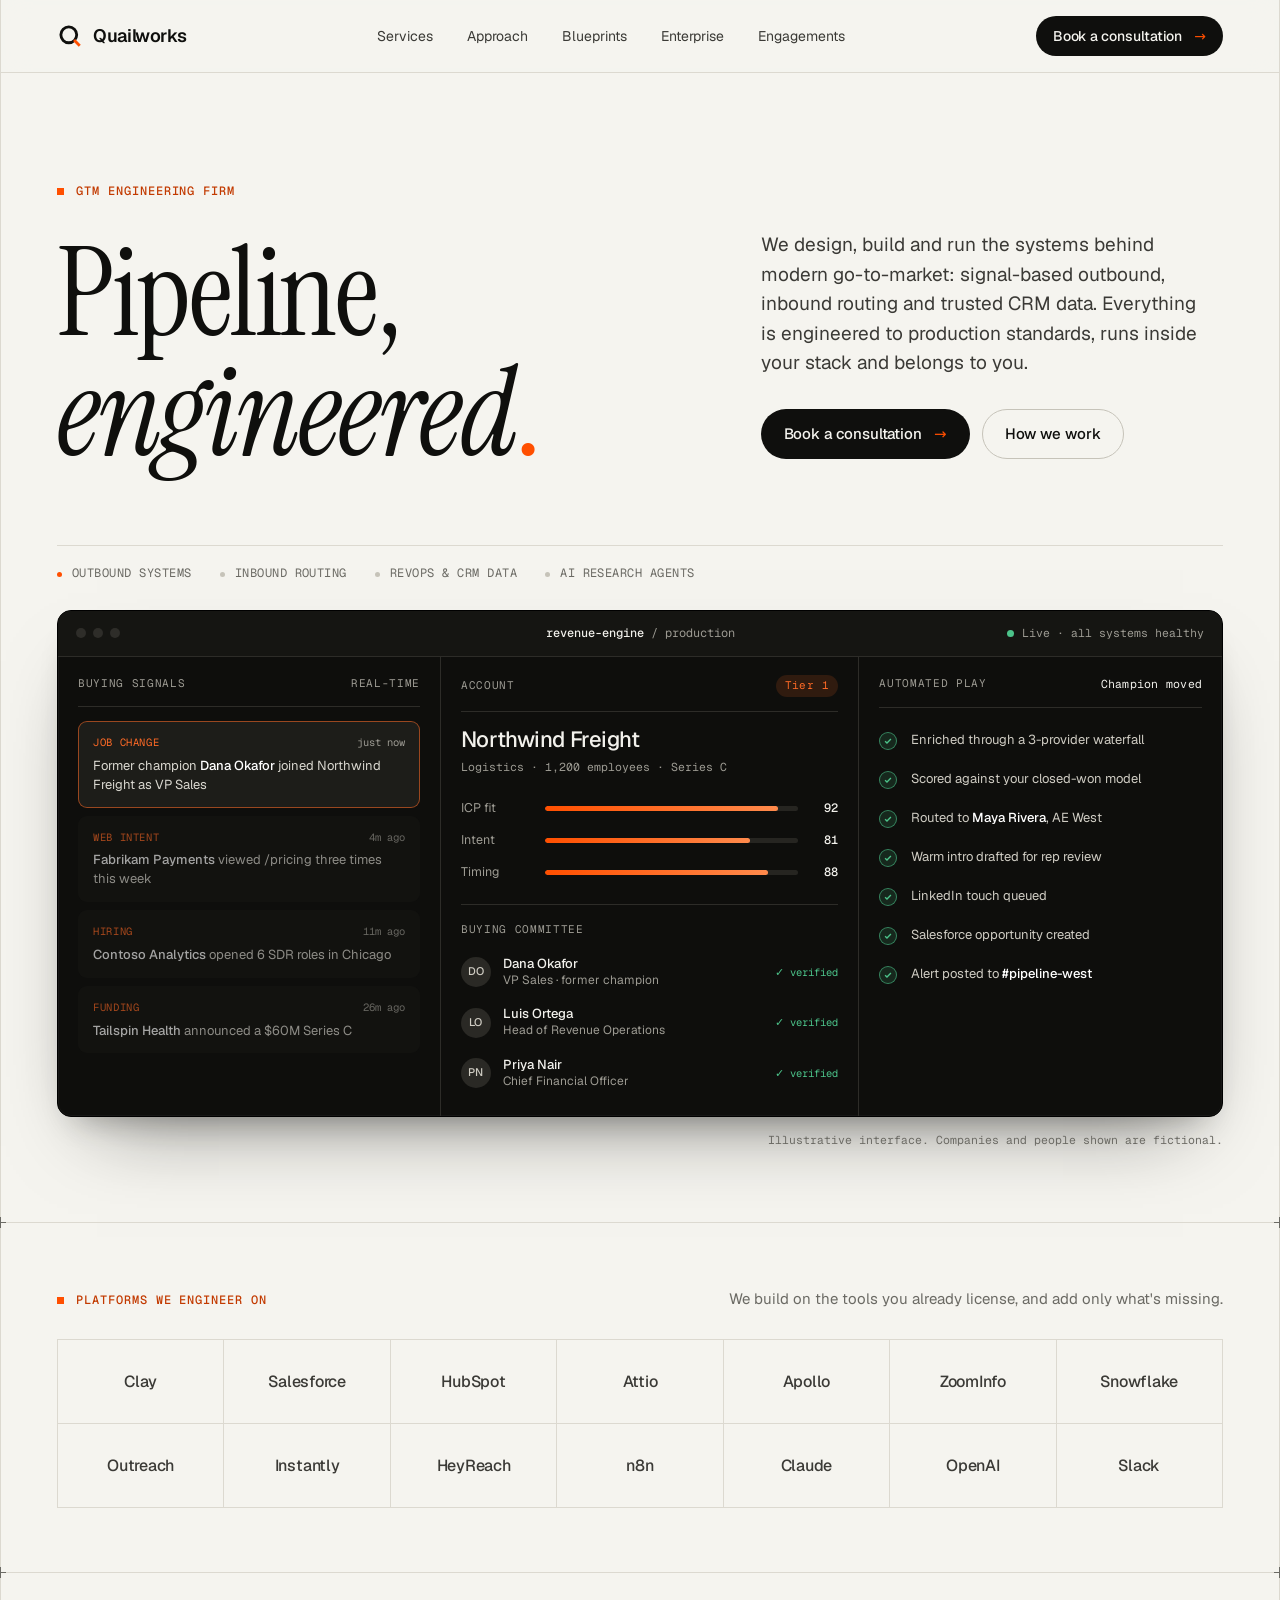
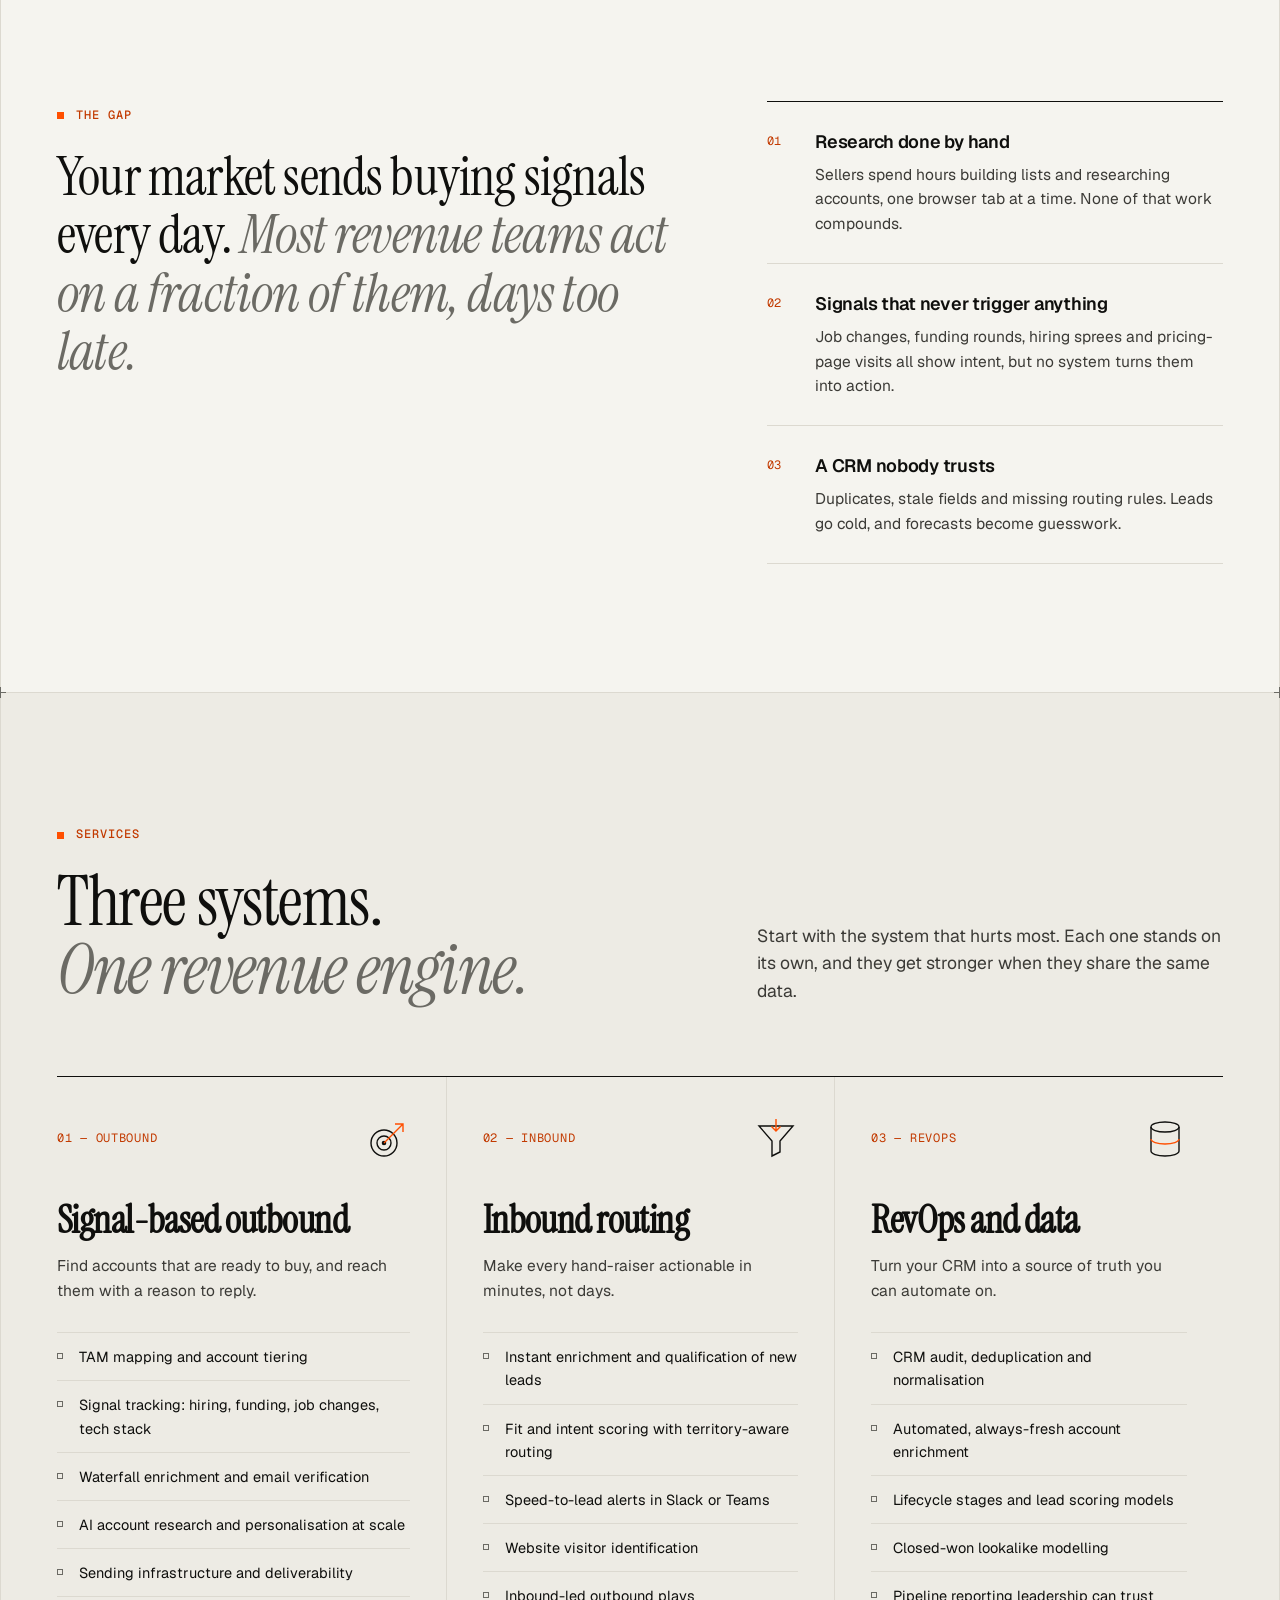
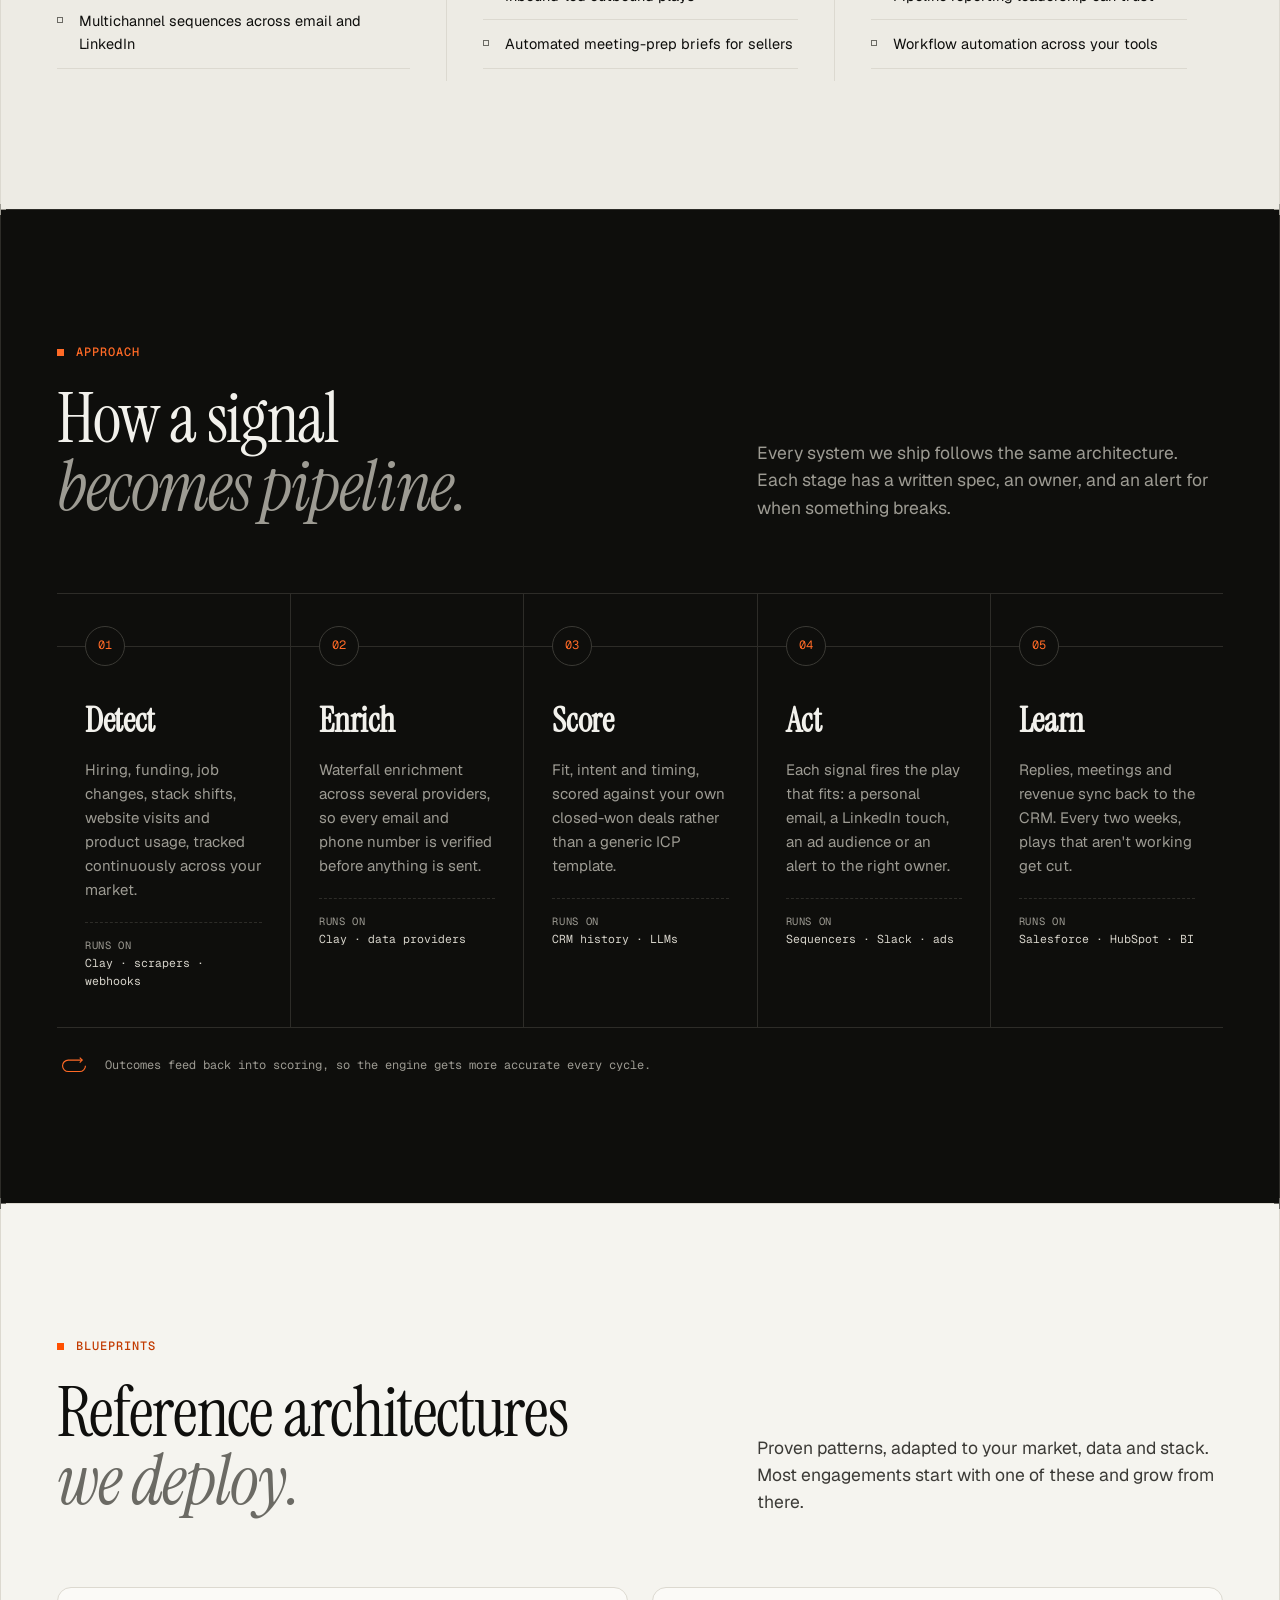
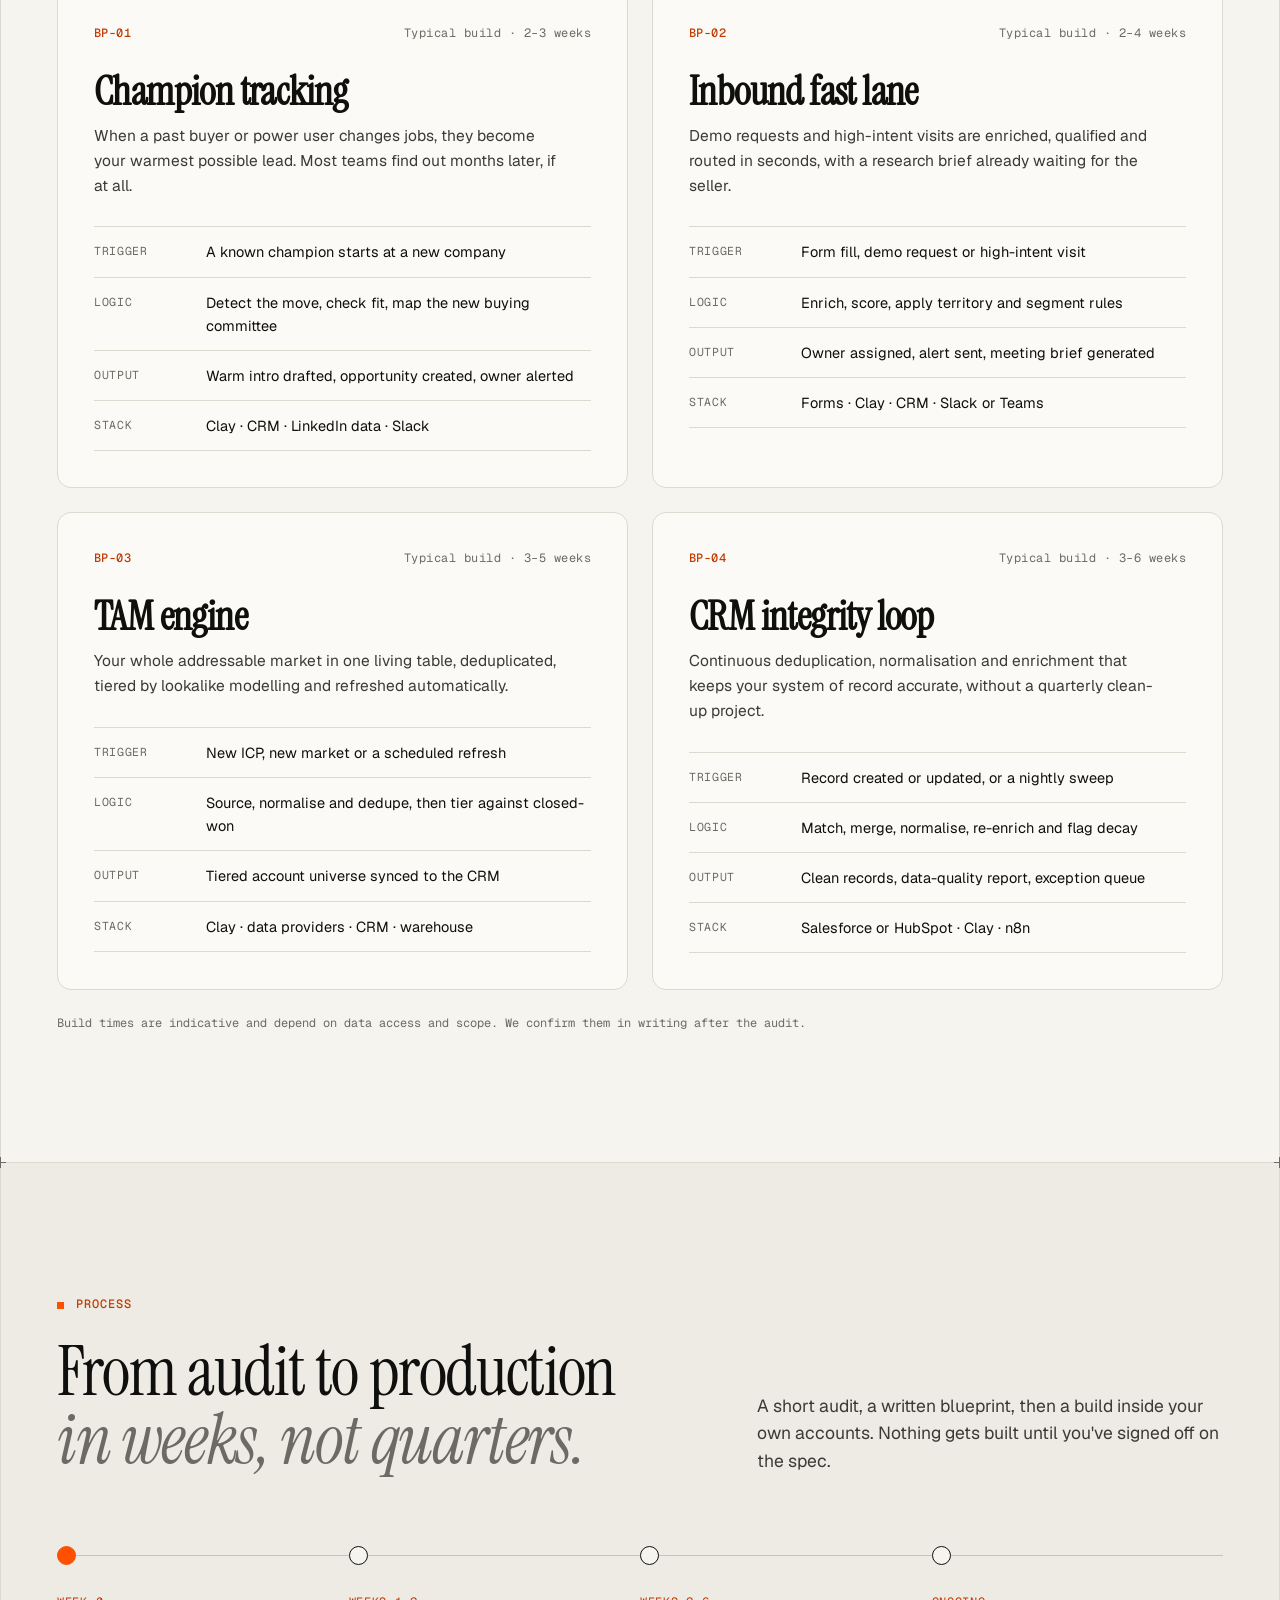
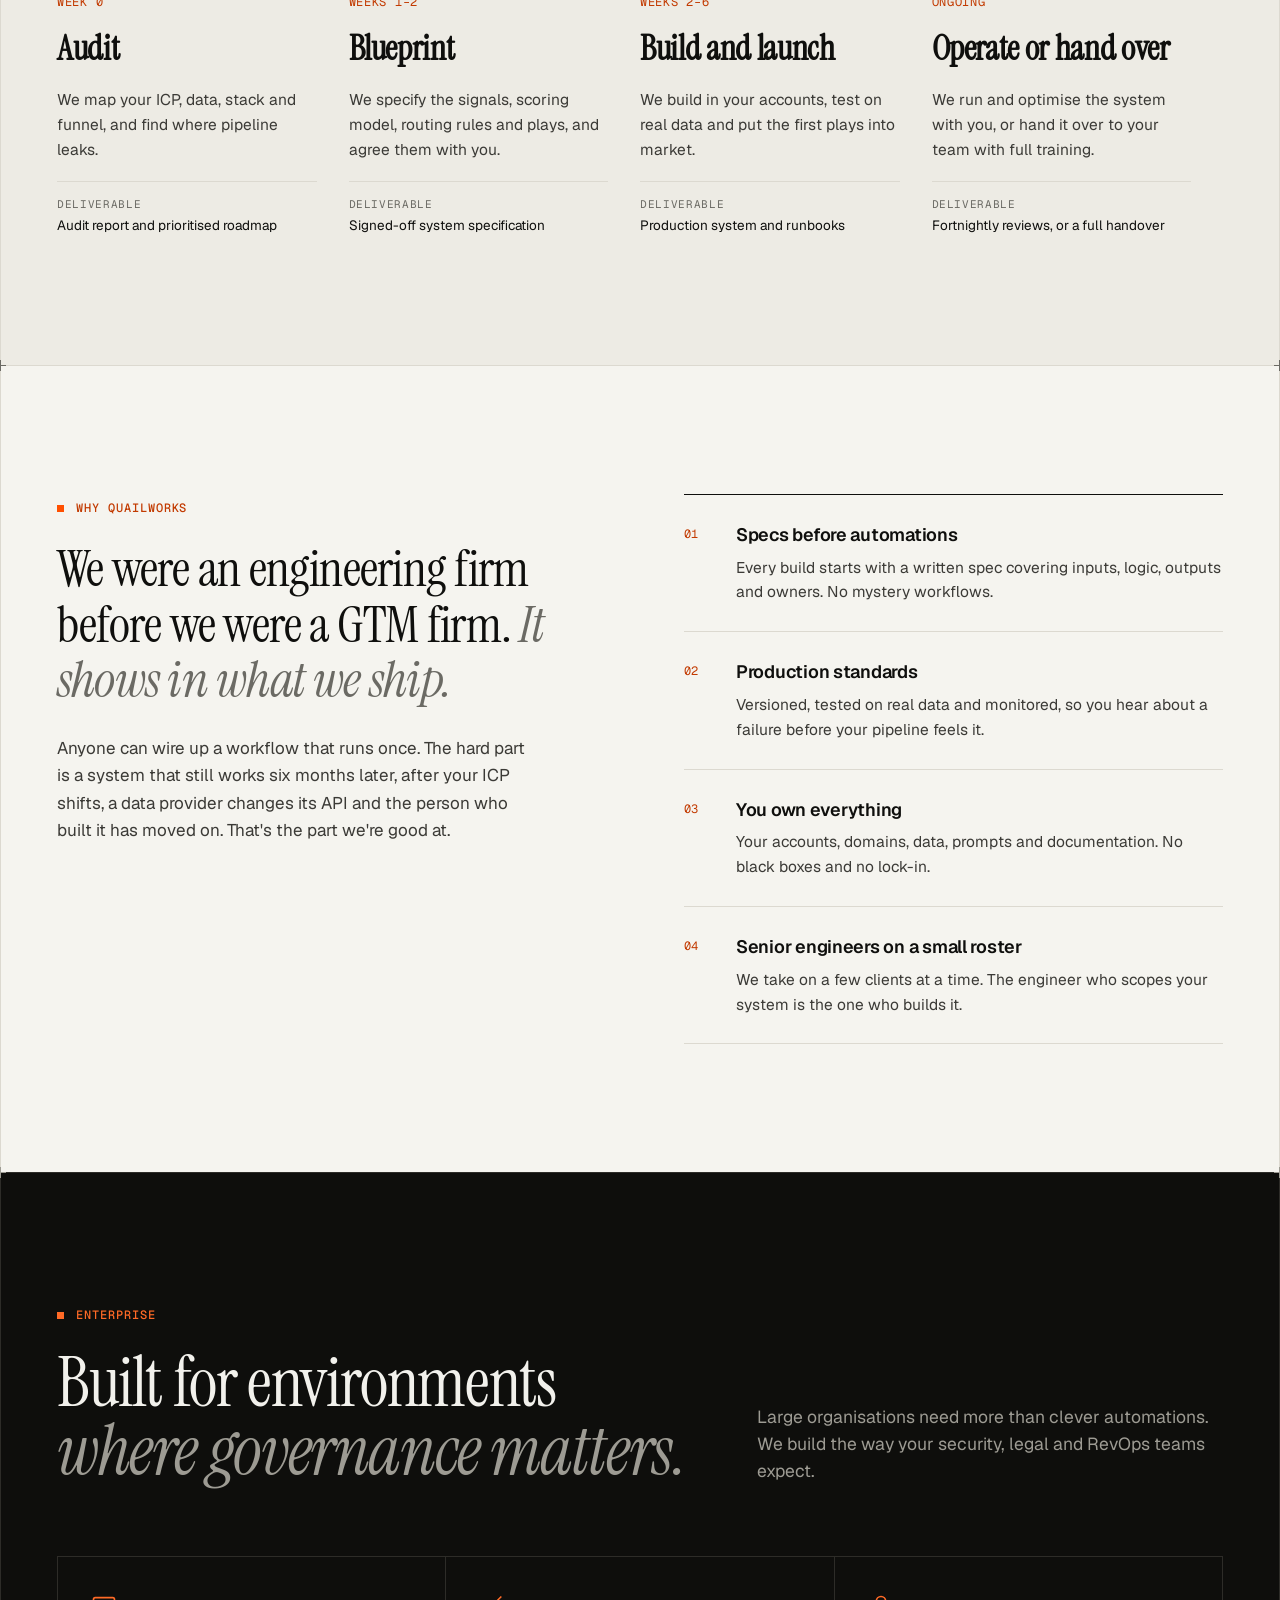
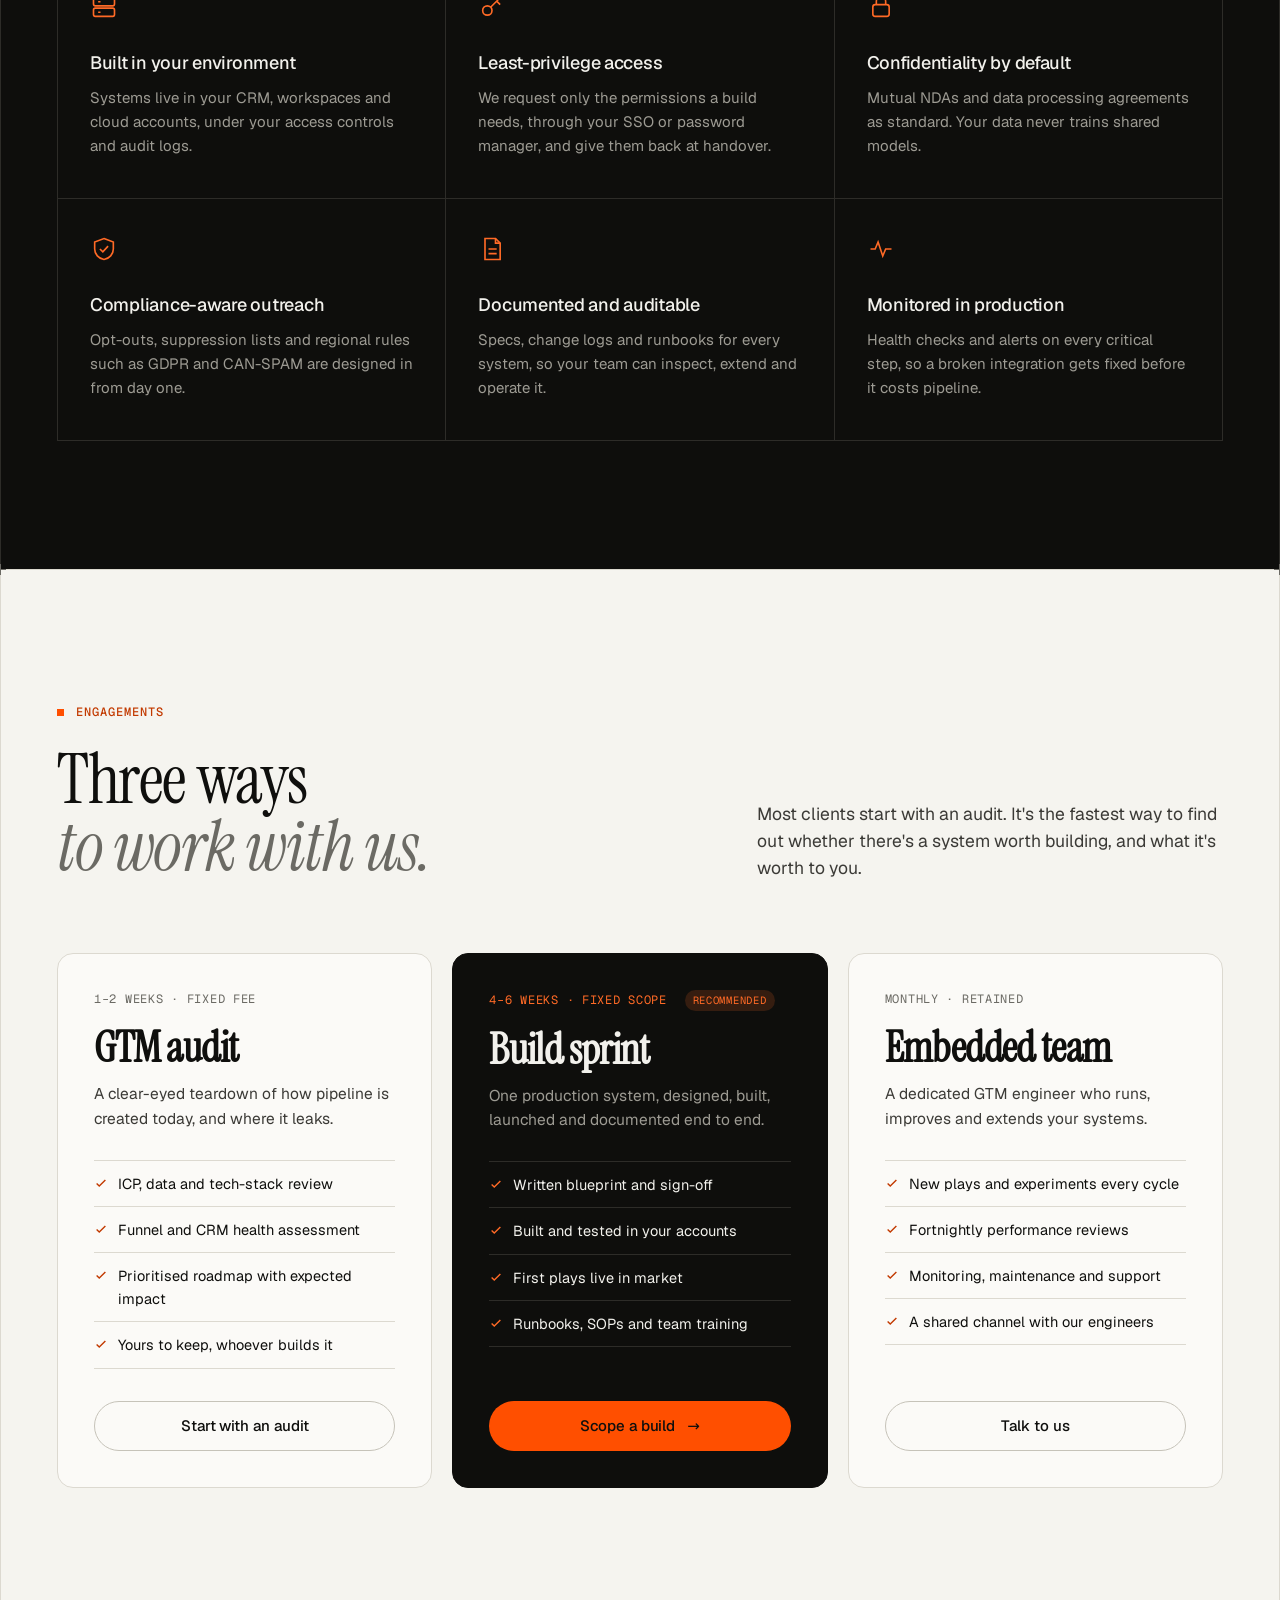
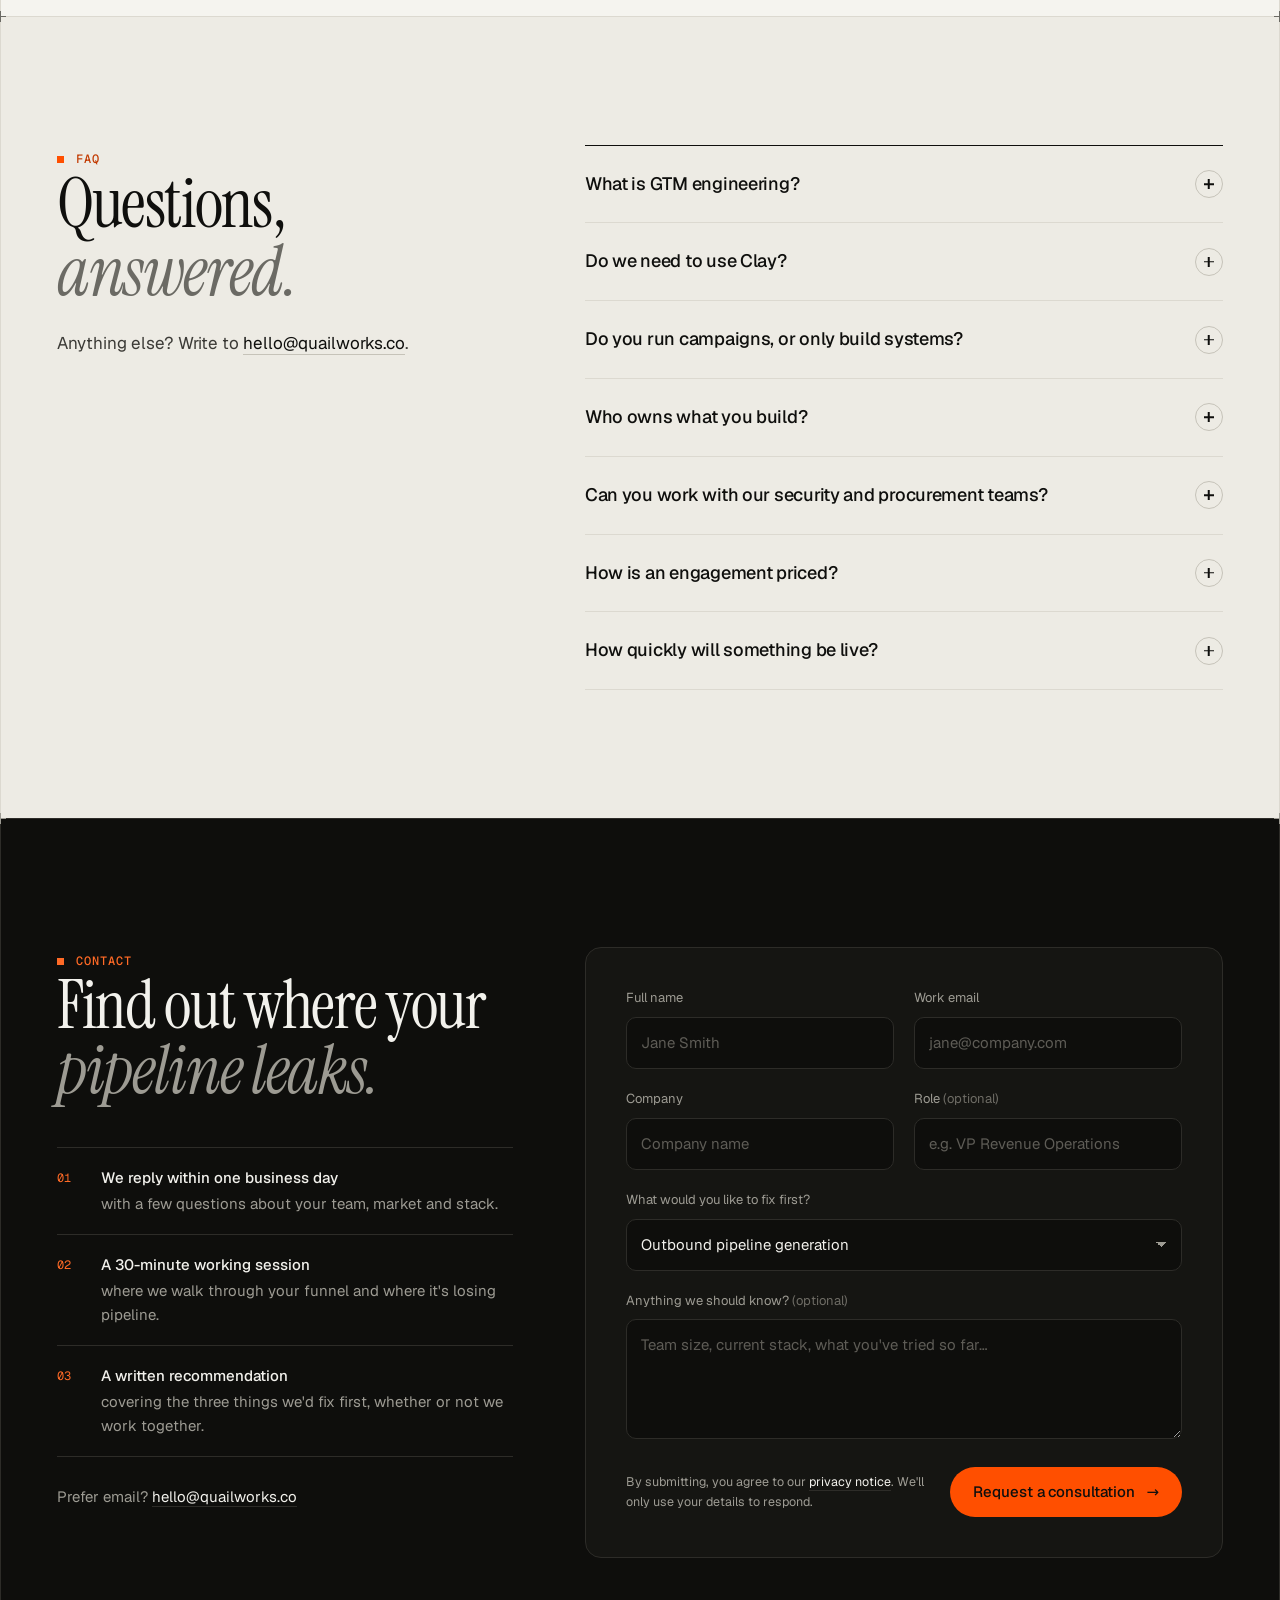
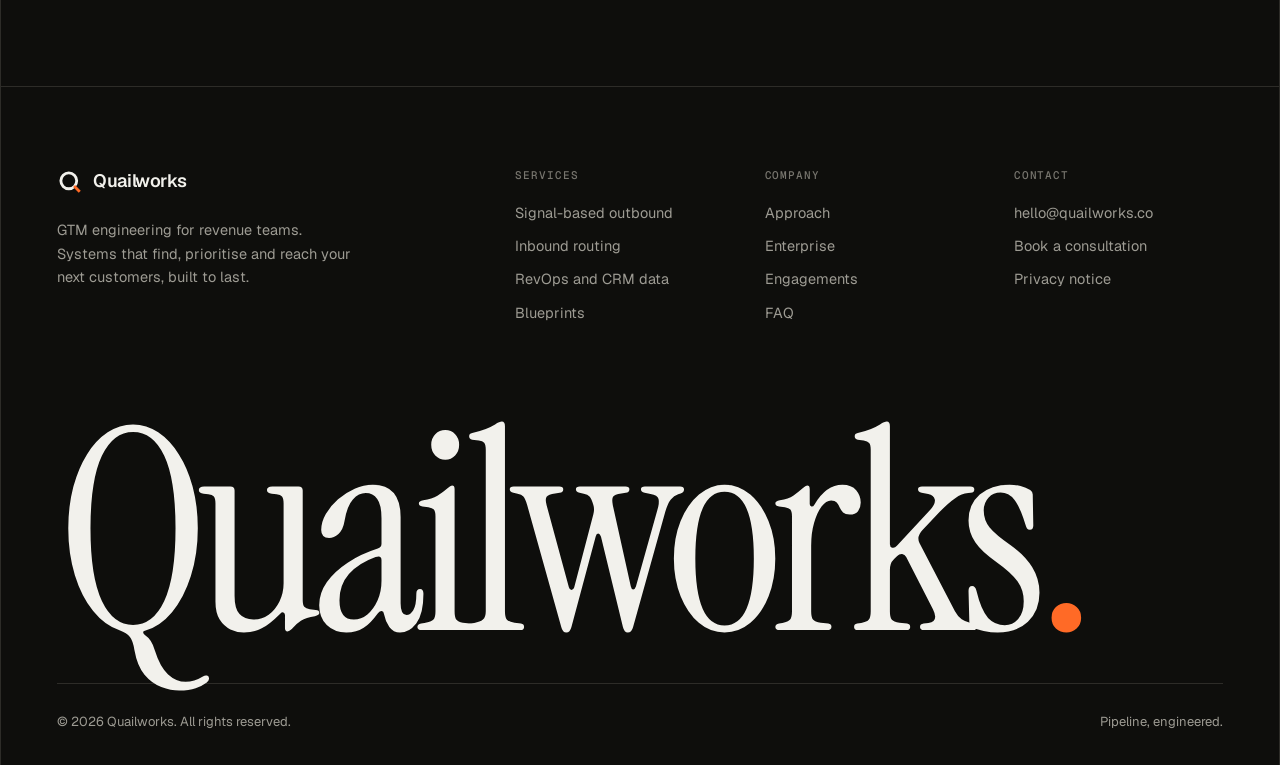
==== site/index.html @ 1a17238a "Rebuild site to enterprise standard and prepare Cloudflare deploy - Move the site into site/ so inte" ====
<!DOCTYPE html>
<html lang="en">
<head>
  <meta charset="UTF-8" />
  <meta name="viewport" content="width=device-width, initial-scale=1" />
  <title>Quailworks — GTM Engineering for Revenue Teams</title>
  <meta name="description" content="Quailworks is a GTM engineering firm. We design, build and run signal-based outbound, inbound routing and RevOps systems inside your stack — engineered to production standards and owned by you." />
  <link rel="canonical" href="https://quailworks.co/" />
  <meta name="theme-color" content="#F5F4EF" />
  <meta name="color-scheme" content="light" />

  <meta property="og:type" content="website" />
  <meta property="og:site_name" content="Quailworks" />
  <meta property="og:url" content="https://quailworks.co/" />
  <meta property="og:title" content="Quailworks — Pipeline, engineered." />
  <meta property="og:description" content="GTM engineering for revenue teams: signal-based outbound, inbound routing and RevOps systems, built in your stack and owned by you." />
  <meta property="og:image" content="https://quailworks.co/og.png" />
  <meta property="og:image:width" content="1200" />
  <meta property="og:image:height" content="630" />
  <meta name="twitter:card" content="summary_large_image" />
  <meta name="twitter:image" content="https://quailworks.co/og.png" />

  <link rel="icon" href="favicon.svg" type="image/svg+xml" />
  <link rel="apple-touch-icon" href="apple-touch-icon.png" />
  <link rel="preload" href="assets/fonts/instrument-serif-latin.woff2" as="font" type="font/woff2" crossorigin />
  <link rel="preload" href="assets/fonts/geist-latin.woff2" as="font" type="font/woff2" crossorigin />
  <link rel="stylesheet" href="assets/css/styles.css" />
  <script>document.documentElement.classList.add('js')</script>

  <script type="application/ld+json">
  {
    "@context": "https://schema.org",
    "@type": "ProfessionalService",
    "name": "Quailworks",
    "url": "https://quailworks.co/",
    "logo": "https://quailworks.co/apple-touch-icon.png",
    "email": "hello@quailworks.co",
    "description": "GTM engineering firm building signal-based outbound, inbound routing and RevOps systems for B2B revenue teams.",
    "knowsAbout": ["GTM engineering", "Revenue operations", "Outbound automation", "Lead routing", "CRM data quality", "Clay", "HubSpot", "Salesforce"]
  }
  </script>
</head>
<body>
  <a class="skip" href="#main">Skip to content</a>

  <!-- ═══ NAV ═══ -->
  <header class="nav" id="nav">
    <div class="wrap">
      <a class="brand" href="#top" aria-label="Quailworks — home">
        <svg viewBox="0 0 32 32" aria-hidden="true"><circle cx="14.5" cy="14.5" r="9.75" fill="none" stroke="currentColor" stroke-width="3.5"/><path d="M21 21l7 7" stroke="#FF4F00" stroke-width="3.5"/></svg>
        Quailworks
      </a>
      <nav aria-label="Primary">
        <ul class="nav-links">
          <li><a href="#services">Services</a></li>
          <li><a href="#engine">Approach</a></li>
          <li><a href="#blueprints">Blueprints</a></li>
          <li><a href="#enterprise">Enterprise</a></li>
          <li><a href="#engagements">Engagements</a></li>
        </ul>
      </nav>
      <div class="nav-cta">
        <a class="btn btn-ink btn-sm" href="#contact">Book a consultation <span class="arr" aria-hidden="true">→</span></a>
        <button class="menu-btn" type="button" aria-label="Open menu" aria-expanded="false" aria-controls="mobile-menu"><span></span></button>
      </div>
    </div>
    <div class="mobile-menu" id="mobile-menu">
      <a href="#services">Services</a>
      <a href="#engine">Approach</a>
      <a href="#blueprints">Blueprints</a>
      <a href="#enterprise">Enterprise</a>
      <a href="#engagements">Engagements</a>
      <a href="#faq">FAQ</a>
      <a class="btn btn-ink" href="#contact">Book a consultation <span class="arr" aria-hidden="true">→</span></a>
    </div>
  </header>

  <main id="main">

    <!-- ═══ HERO ═══ -->
    <section class="section hero" id="top">
      <div class="wrap">
        <div class="hero-top">
          <div>
            <span class="label reveal">GTM engineering firm</span>
            <h1 class="display reveal d1">Pipeline,<br /><em>engineered</em><span class="dot">.</span></h1>
          </div>
          <div class="hero-side reveal d2">
            <p class="lede">
              We design, build and run the systems behind modern go-to-market: signal-based
              outbound, inbound routing and trusted CRM data. Everything is engineered to
              production standards, runs inside your stack and belongs to you.
            </p>
            <div class="hero-ctas">
              <a class="btn btn-ink" href="#contact">Book a consultation <span class="arr" aria-hidden="true">→</span></a>
              <a class="btn btn-line" href="#engine">How we work</a>
            </div>
          </div>
        </div>

        <div class="hero-meta reveal d3" aria-label="Capabilities">
          <span>Outbound systems</span>
          <span>Inbound routing</span>
          <span>RevOps &amp; CRM data</span>
          <span>AI research agents</span>
        </div>

        <!-- Console -->
        <div class="console-wrap reveal d3">
          <div class="console" role="img" aria-label="Illustration of the Quailworks revenue engine: a buying signal is detected, the account is enriched and scored, and automated actions route it to the right rep and update the CRM.">
            <div class="console-bar" aria-hidden="true">
              <div class="dots"><i></i><i></i><i></i></div>
              <div class="console-title"><b>revenue-engine</b> / production</div>
              <div class="console-status"><span class="pulse"></span>Live · all systems healthy</div>
            </div>
            <div class="console-grid" aria-hidden="true">
              <div class="pane pane-signals">
                <div class="pane-head"><span>Buying signals</span><span>Real-time</span></div>
                <ul class="signals" id="signals">
                  <li class="sig active"><span class="sig-type">Job change</span><span class="sig-time">just now</span><span class="sig-text">Former champion <b>Dana Okafor</b> joined Northwind Freight as VP Sales</span></li>
                  <li class="sig"><span class="sig-type">Web intent</span><span class="sig-time">4m ago</span><span class="sig-text"><b>Fabrikam Payments</b> viewed /pricing three times this week</span></li>
                  <li class="sig"><span class="sig-type">Hiring</span><span class="sig-time">11m ago</span><span class="sig-text"><b>Contoso Analytics</b> opened 6 SDR roles in Chicago</span></li>
                  <li class="sig"><span class="sig-type">Funding</span><span class="sig-time">26m ago</span><span class="sig-text"><b>Tailspin Health</b> announced a $60M Series C</span></li>
                </ul>
              </div>

              <div class="pane pane-account">
                <div class="pane-head"><span>Account</span><span class="tier" id="acct-tier">Tier 1</span></div>
                <div class="acct-name" id="acct-name">Northwind Freight</div>
                <div class="acct-meta" id="acct-meta">Logistics · 1,200 employees · Series C</div>
                <div class="scores">
                  <div class="score"><span>ICP fit</span><div class="bar"><i></i></div><b>92</b></div>
                  <div class="score"><span>Intent</span><div class="bar"><i></i></div><b>81</b></div>
                  <div class="score"><span>Timing</span><div class="bar"><i></i></div><b>88</b></div>
                </div>
                <div class="sub-head">Buying committee</div>
                <ul class="people" id="people">
                  <li class="person"><span class="avatar">DO</span><div><b>Dana Okafor</b><small>VP Sales · former champion</small></div><span class="verified">✓ verified</span></li>
                  <li class="person"><span class="avatar">LO</span><div><b>Luis Ortega</b><small>Head of Revenue Operations</small></div><span class="verified">✓ verified</span></li>
                  <li class="person"><span class="avatar">PN</span><div><b>Priya Nair</b><small>Chief Financial Officer</small></div><span class="verified">✓ verified</span></li>
                </ul>
              </div>

              <div class="pane pane-actions">
                <div class="pane-head"><span>Automated play</span><span class="pill" id="play-name">Champion moved</span></div>
                <ol class="actions" id="actions">
                  <li class="act done"><span class="check"><svg viewBox="0 0 12 12" fill="none"><path d="M2.5 6.2l2.3 2.3 4.7-4.8" stroke="#4CC38A" stroke-width="1.6"/></svg></span><span>Enriched through a 3-provider waterfall</span></li>
                  <li class="act done"><span class="check"><svg viewBox="0 0 12 12" fill="none"><path d="M2.5 6.2l2.3 2.3 4.7-4.8" stroke="#4CC38A" stroke-width="1.6"/></svg></span><span>Scored against your closed-won model</span></li>
                  <li class="act done"><span class="check"><svg viewBox="0 0 12 12" fill="none"><path d="M2.5 6.2l2.3 2.3 4.7-4.8" stroke="#4CC38A" stroke-width="1.6"/></svg></span><span>Routed to <b>Maya Rivera</b>, AE West</span></li>
                  <li class="act done"><span class="check"><svg viewBox="0 0 12 12" fill="none"><path d="M2.5 6.2l2.3 2.3 4.7-4.8" stroke="#4CC38A" stroke-width="1.6"/></svg></span><span>Warm intro drafted for rep review</span></li>
                  <li class="act done"><span class="check"><svg viewBox="0 0 12 12" fill="none"><path d="M2.5 6.2l2.3 2.3 4.7-4.8" stroke="#4CC38A" stroke-width="1.6"/></svg></span><span>LinkedIn touch queued</span></li>
                  <li class="act done"><span class="check"><svg viewBox="0 0 12 12" fill="none"><path d="M2.5 6.2l2.3 2.3 4.7-4.8" stroke="#4CC38A" stroke-width="1.6"/></svg></span><span>Salesforce opportunity created</span></li>
                  <li class="act done"><span class="check"><svg viewBox="0 0 12 12" fill="none"><path d="M2.5 6.2l2.3 2.3 4.7-4.8" stroke="#4CC38A" stroke-width="1.6"/></svg></span><span>Alert posted to <b>#pipeline-west</b></span></li>
                </ol>
              </div>
            </div>
          </div>
          <p class="console-caption">Illustrative interface. Companies and people shown are fictional.</p>
        </div>
      </div>
    </section>

    <!-- ═══ STACK ═══ -->
    <section class="section stack" aria-labelledby="stack-title">
      <div class="wrap">
        <div class="stack-head">
          <span class="label" id="stack-title">Platforms we engineer on</span>
          <p>We build on the tools you already license, and add only what's missing.</p>
        </div>
        <ul class="stack-grid">
          <li>Clay</li><li>Salesforce</li><li>HubSpot</li><li>Attio</li><li>Apollo</li><li>ZoomInfo</li><li>Snowflake</li>
          <li>Outreach</li><li>Instantly</li><li>HeyReach</li><li>n8n</li><li>Claude</li><li>OpenAI</li><li>Slack</li>
        </ul>
      </div>
    </section>

    <!-- ═══ THE GAP ═══ -->
    <section class="section" id="problem">
      <div class="wrap gap-grid">
        <div class="reveal">
          <span class="label">The gap</span>
          <p class="statement">Your market sends buying signals every day. <em>Most revenue teams act on a fraction of them, days too late.</em></p>
        </div>
        <ol class="gap-list">
          <li class="reveal d1">
            <span class="n">01</span>
            <div>
              <h3>Research done by hand</h3>
              <p>Sellers spend hours building lists and researching accounts, one browser tab at a time. None of that work compounds.</p>
            </div>
          </li>
          <li class="reveal d2">
            <span class="n">02</span>
            <div>
              <h3>Signals that never trigger anything</h3>
              <p>Job changes, funding rounds, hiring sprees and pricing-page visits all show intent, but no system turns them into action.</p>
            </div>
          </li>
          <li class="reveal d3">
            <span class="n">03</span>
            <div>
              <h3>A CRM nobody trusts</h3>
              <p>Duplicates, stale fields and missing routing rules. Leads go cold, and forecasts become guesswork.</p>
            </div>
          </li>
        </ol>
      </div>
    </section>

    <!-- ═══ SERVICES ═══ -->
    <section class="section tint" id="services">
      <div class="wrap">
        <div class="section-head">
          <div class="reveal">
            <span class="label">Services</span>
            <h2 class="display h2 muted-em">Three systems.<br /><em>One revenue engine.</em></h2>
          </div>
          <p class="lede reveal d1">Start with the system that hurts most. Each one stands on its own, and they get stronger when they share the same data.</p>
        </div>

        <div class="services-grid">
          <article class="svc reveal">
            <div class="svc-top">
              <span class="svc-n">01 — Outbound</span>
              <svg class="svc-icon" viewBox="0 0 44 44" fill="none" stroke="currentColor" stroke-width="1.4" aria-hidden="true"><circle cx="18" cy="26" r="13"/><circle cx="18" cy="26" r="7"/><circle cx="18" cy="26" r="1.6" fill="currentColor"/><path d="M18 26L37 7M29 7h8v8" stroke="#FF4F00"/></svg>
            </div>
            <h3>Signal-based outbound</h3>
            <p>Find accounts that are ready to buy, and reach them with a reason to reply.</p>
            <ul>
              <li>TAM mapping and account tiering</li>
              <li>Signal tracking: hiring, funding, job changes, tech stack</li>
              <li>Waterfall enrichment and email verification</li>
              <li>AI account research and personalisation at scale</li>
              <li>Sending infrastructure and deliverability</li>
              <li>Multichannel sequences across email and LinkedIn</li>
            </ul>
          </article>
          <article class="svc reveal d1">
            <div class="svc-top">
              <span class="svc-n">02 — Inbound</span>
              <svg class="svc-icon" viewBox="0 0 44 44" fill="none" stroke="currentColor" stroke-width="1.4" aria-hidden="true"><path d="M5 9h34L26 24v11l-8 4V24z"/><path d="M22 2v12M17.5 9.5L22 14l4.5-4.5" stroke="#FF4F00"/></svg>
            </div>
            <h3>Inbound routing</h3>
            <p>Make every hand-raiser actionable in minutes, not days.</p>
            <ul>
              <li>Instant enrichment and qualification of new leads</li>
              <li>Fit and intent scoring with territory-aware routing</li>
              <li>Speed-to-lead alerts in Slack or Teams</li>
              <li>Website visitor identification</li>
              <li>Inbound-led outbound plays</li>
              <li>Automated meeting-prep briefs for sellers</li>
            </ul>
          </article>
          <article class="svc reveal d2">
            <div class="svc-top">
              <span class="svc-n">03 — RevOps</span>
              <svg class="svc-icon" viewBox="0 0 44 44" fill="none" stroke="currentColor" stroke-width="1.4" aria-hidden="true"><ellipse cx="22" cy="10" rx="14" ry="5"/><path d="M8 10v24c0 2.8 6.3 5 14 5s14-2.2 14-5V10"/><path d="M8 22c0 2.8 6.3 5 14 5s14-2.2 14-5" stroke="#FF4F00"/></svg>
            </div>
            <h3>RevOps and data</h3>
            <p>Turn your CRM into a source of truth you can automate on.</p>
            <ul>
              <li>CRM audit, deduplication and normalisation</li>
              <li>Automated, always-fresh account enrichment</li>
              <li>Lifecycle stages and lead scoring models</li>
              <li>Closed-won lookalike modelling</li>
              <li>Pipeline reporting leadership can trust</li>
              <li>Workflow automation across your tools</li>
            </ul>
          </article>
        </div>
      </div>
    </section>

    <!-- ═══ ENGINE ═══ -->
    <section class="section dark" id="engine">
      <div class="wrap">
        <div class="section-head">
          <div class="reveal">
            <span class="label">Approach</span>
            <h2 class="display h2 muted-em">How a signal<br /><em>becomes pipeline.</em></h2>
          </div>
          <p class="lede reveal d1">Every system we ship follows the same architecture. Each stage has a written spec, an owner, and an alert for when something breaks.</p>
        </div>

        <div class="flow">
          <div class="flow-track" aria-hidden="true"></div>
          <div class="stage reveal">
            <div class="node">01</div>
            <h3>Detect</h3>
            <p>Hiring, funding, job changes, stack shifts, website visits and product usage, tracked continuously across your market.</p>
            <div class="runs"><span>Runs on</span>Clay · scrapers · webhooks</div>
          </div>
          <div class="stage reveal d1">
            <div class="node">02</div>
            <h3>Enrich</h3>
            <p>Waterfall enrichment across several providers, so every email and phone number is verified before anything is sent.</p>
            <div class="runs"><span>Runs on</span>Clay · data providers</div>
          </div>
          <div class="stage reveal d2">
            <div class="node">03</div>
            <h3>Score</h3>
            <p>Fit, intent and timing, scored against your own closed-won deals rather than a generic ICP template.</p>
            <div class="runs"><span>Runs on</span>CRM history · LLMs</div>
          </div>
          <div class="stage reveal d3">
            <div class="node">04</div>
            <h3>Act</h3>
            <p>Each signal fires the play that fits: a personal email, a LinkedIn touch, an ad audience or an alert to the right owner.</p>
            <div class="runs"><span>Runs on</span>Sequencers · Slack · ads</div>
          </div>
          <div class="stage reveal d4">
            <div class="node">05</div>
            <h3>Learn</h3>
            <p>Replies, meetings and revenue sync back to the CRM. Every two weeks, plays that aren't working get cut.</p>
            <div class="runs"><span>Runs on</span>Salesforce · HubSpot · BI</div>
          </div>
        </div>
        <p class="loop-note reveal">
          <svg viewBox="0 -3 34 22" fill="none" stroke="currentColor" stroke-width="1.4" aria-hidden="true"><path d="M31 9a7 7 0 01-7 7H10a7 7 0 010-14h17"/><path d="M24 -1l3 3-3 3"/></svg>
          Outcomes feed back into scoring, so the engine gets more accurate every cycle.
        </p>
      </div>
    </section>

    <!-- ═══ BLUEPRINTS ═══ -->
    <section class="section" id="blueprints">
      <div class="wrap">
        <div class="section-head">
          <div class="reveal">
            <span class="label">Blueprints</span>
            <h2 class="display h2 muted-em">Reference architectures<br /><em>we deploy.</em></h2>
          </div>
          <p class="lede reveal d1">Proven patterns, adapted to your market, data and stack. Most engagements start with one of these and grow from there.</p>
        </div>

        <div class="bp-grid">
          <article class="bp reveal">
            <div class="bp-top"><span class="code">BP-01</span><span>Typical build · 2–3 weeks</span></div>
            <h3>Champion tracking</h3>
            <p>When a past buyer or power user changes jobs, they become your warmest possible lead. Most teams find out months later, if at all.</p>
            <dl class="spec">
              <div><dt>Trigger</dt><dd>A known champion starts at a new company</dd></div>
              <div><dt>Logic</dt><dd>Detect the move, check fit, map the new buying committee</dd></div>
              <div><dt>Output</dt><dd>Warm intro drafted, opportunity created, owner alerted</dd></div>
              <div><dt>Stack</dt><dd>Clay · CRM · LinkedIn data · Slack</dd></div>
            </dl>
          </article>
          <article class="bp reveal d1">
            <div class="bp-top"><span class="code">BP-02</span><span>Typical build · 2–4 weeks</span></div>
            <h3>Inbound fast lane</h3>
            <p>Demo requests and high-intent visits are enriched, qualified and routed in seconds, with a research brief already waiting for the seller.</p>
            <dl class="spec">
              <div><dt>Trigger</dt><dd>Form fill, demo request or high-intent visit</dd></div>
              <div><dt>Logic</dt><dd>Enrich, score, apply territory and segment rules</dd></div>
              <div><dt>Output</dt><dd>Owner assigned, alert sent, meeting brief generated</dd></div>
              <div><dt>Stack</dt><dd>Forms · Clay · CRM · Slack or Teams</dd></div>
            </dl>
          </article>
          <article class="bp reveal">
            <div class="bp-top"><span class="code">BP-03</span><span>Typical build · 3–5 weeks</span></div>
            <h3>TAM engine</h3>
            <p>Your whole addressable market in one living table, deduplicated, tiered by lookalike modelling and refreshed automatically.</p>
            <dl class="spec">
              <div><dt>Trigger</dt><dd>New ICP, new market or a scheduled refresh</dd></div>
              <div><dt>Logic</dt><dd>Source, normalise and dedupe, then tier against closed-won</dd></div>
              <div><dt>Output</dt><dd>Tiered account universe synced to the CRM</dd></div>
              <div><dt>Stack</dt><dd>Clay · data providers · CRM · warehouse</dd></div>
            </dl>
          </article>
          <article class="bp reveal d1">
            <div class="bp-top"><span class="code">BP-04</span><span>Typical build · 3–6 weeks</span></div>
            <h3>CRM integrity loop</h3>
            <p>Continuous deduplication, normalisation and enrichment that keeps your system of record accurate, without a quarterly clean-up project.</p>
            <dl class="spec">
              <div><dt>Trigger</dt><dd>Record created or updated, or a nightly sweep</dd></div>
              <div><dt>Logic</dt><dd>Match, merge, normalise, re-enrich and flag decay</dd></div>
              <div><dt>Output</dt><dd>Clean records, data-quality report, exception queue</dd></div>
              <div><dt>Stack</dt><dd>Salesforce or HubSpot · Clay · n8n</dd></div>
            </dl>
          </article>
        </div>
        <p class="note reveal">Build times are indicative and depend on data access and scope. We confirm them in writing after the audit.</p>
      </div>
    </section>

    <!-- ═══ PROCESS ═══ -->
    <section class="section tint" id="process">
      <div class="wrap">
        <div class="section-head">
          <div class="reveal">
            <span class="label">Process</span>
            <h2 class="display h2 muted-em">From audit to production<br /><em>in weeks, not quarters.</em></h2>
          </div>
          <p class="lede reveal d1">A short audit, a written blueprint, then a build inside your own accounts. Nothing gets built until you've signed off on the spec.</p>
        </div>
        <div class="timeline">
          <div class="phase reveal">
            <div class="phase-dot"></div>
            <span class="when">Week 0</span>
            <h3>Audit</h3>
            <p>We map your ICP, data, stack and funnel, and find where pipeline leaks.</p>
            <div class="deliv"><span>Deliverable</span>Audit report and prioritised roadmap</div>
          </div>
          <div class="phase reveal d1">
            <div class="phase-dot"></div>
            <span class="when">Weeks 1–2</span>
            <h3>Blueprint</h3>
            <p>We specify the signals, scoring model, routing rules and plays, and agree them with you.</p>
            <div class="deliv"><span>Deliverable</span>Signed-off system specification</div>
          </div>
          <div class="phase reveal d2">
            <div class="phase-dot"></div>
            <span class="when">Weeks 2–6</span>
            <h3>Build and launch</h3>
            <p>We build in your accounts, test on real data and put the first plays into market.</p>
            <div class="deliv"><span>Deliverable</span>Production system and runbooks</div>
          </div>
          <div class="phase reveal d3">
            <div class="phase-dot"></div>
            <span class="when">Ongoing</span>
            <h3>Operate or hand over</h3>
            <p>We run and optimise the system with you, or hand it over to your team with full training.</p>
            <div class="deliv"><span>Deliverable</span>Fortnightly reviews, or a full handover</div>
          </div>
        </div>
      </div>
    </section>

    <!-- ═══ WHY ═══ -->
    <section class="section" id="why">
      <div class="wrap why-grid">
        <div class="reveal">
          <span class="label">Why Quailworks</span>
          <p class="statement">We were an engineering firm before we were a GTM firm. <em>It shows in what we ship.</em></p>
          <p class="why-copy">
            Anyone can wire up a workflow that runs once. The hard part is a system that
            still works six months later, after your ICP shifts, a data provider changes
            its API and the person who built it has moved on. That's the part we're good at.
          </p>
        </div>
        <ol class="principles">
          <li class="reveal d1">
            <span class="n">01</span>
            <div>
              <h3>Specs before automations</h3>
              <p>Every build starts with a written spec covering inputs, logic, outputs and owners. No mystery workflows.</p>
            </div>
          </li>
          <li class="reveal d2">
            <span class="n">02</span>
            <div>
              <h3>Production standards</h3>
              <p>Versioned, tested on real data and monitored, so you hear about a failure before your pipeline feels it.</p>
            </div>
          </li>
          <li class="reveal d3">
            <span class="n">03</span>
            <div>
              <h3>You own everything</h3>
              <p>Your accounts, domains, data, prompts and documentation. No black boxes and no lock-in.</p>
            </div>
          </li>
          <li class="reveal d4">
            <span class="n">04</span>
            <div>
              <h3>Senior engineers on a small roster</h3>
              <p>We take on a few clients at a time. The engineer who scopes your system is the one who builds it.</p>
            </div>
          </li>
        </ol>
      </div>
    </section>

    <!-- ═══ ENTERPRISE ═══ -->
    <section class="section dark" id="enterprise">
      <div class="wrap">
        <div class="section-head">
          <div class="reveal">
            <span class="label">Enterprise</span>
            <h2 class="display h2 muted-em">Built for environments<br /><em>where governance matters.</em></h2>
          </div>
          <p class="lede reveal d1">Large organisations need more than clever automations. We build the way your security, legal and RevOps teams expect.</p>
        </div>
        <div class="ent-grid">
          <div class="ent reveal">
            <svg viewBox="0 0 24 24" fill="none" stroke="currentColor" stroke-width="1.4" aria-hidden="true"><rect x="3" y="4" width="18" height="7" rx="1.5"/><rect x="3" y="13" width="18" height="7" rx="1.5"/><path d="M7 7.5h2M7 16.5h2"/></svg>
            <h3>Built in your environment</h3>
            <p>Systems live in your CRM, workspaces and cloud accounts, under your access controls and audit logs.</p>
          </div>
          <div class="ent reveal d1">
            <svg viewBox="0 0 24 24" fill="none" stroke="currentColor" stroke-width="1.4" aria-hidden="true"><circle cx="8" cy="15" r="4"/><path d="M11 12l9-9M16 7l3 3"/></svg>
            <h3>Least-privilege access</h3>
            <p>We request only the permissions a build needs, through your SSO or password manager, and give them back at handover.</p>
          </div>
          <div class="ent reveal d2">
            <svg viewBox="0 0 24 24" fill="none" stroke="currentColor" stroke-width="1.4" aria-hidden="true"><rect x="5" y="10" width="14" height="10" rx="2"/><path d="M8 10V7a4 4 0 018 0v3"/></svg>
            <h3>Confidentiality by default</h3>
            <p>Mutual NDAs and data processing agreements as standard. Your data never trains shared models.</p>
          </div>
          <div class="ent reveal">
            <svg viewBox="0 0 24 24" fill="none" stroke="currentColor" stroke-width="1.4" aria-hidden="true"><path d="M12 3l8 3v6c0 4.5-3.4 8.3-8 9-4.6-.7-8-4.5-8-9V6z"/><path d="M8.5 12l2.5 2.5 4.5-5"/></svg>
            <h3>Compliance-aware outreach</h3>
            <p>Opt-outs, suppression lists and regional rules such as GDPR and CAN-SPAM are designed in from day one.</p>
          </div>
          <div class="ent reveal d1">
            <svg viewBox="0 0 24 24" fill="none" stroke="currentColor" stroke-width="1.4" aria-hidden="true"><path d="M6 3h9l4 4v14H6z"/><path d="M15 3v4h4M9 12h7M9 16h7"/></svg>
            <h3>Documented and auditable</h3>
            <p>Specs, change logs and runbooks for every system, so your team can inspect, extend and operate it.</p>
          </div>
          <div class="ent reveal d2">
            <svg viewBox="0 0 24 24" fill="none" stroke="currentColor" stroke-width="1.4" aria-hidden="true"><path d="M3 12h4l2.5-6 4 12 2.5-6h5"/></svg>
            <h3>Monitored in production</h3>
            <p>Health checks and alerts on every critical step, so a broken integration gets fixed before it costs pipeline.</p>
          </div>
        </div>
      </div>
    </section>

    <!-- ═══ ENGAGEMENTS ═══ -->
    <section class="section" id="engagements">
      <div class="wrap">
        <div class="section-head">
          <div class="reveal">
            <span class="label">Engagements</span>
            <h2 class="display h2 muted-em">Three ways<br /><em>to work with us.</em></h2>
          </div>
          <p class="lede reveal d1">Most clients start with an audit. It's the fastest way to find out whether there's a system worth building, and what it's worth to you.</p>
        </div>
        <div class="plans">
          <article class="plan reveal">
            <span class="meta">1–2 weeks · Fixed fee</span>
            <h3>GTM audit</h3>
            <p>A clear-eyed teardown of how pipeline is created today, and where it leaks.</p>
            <ul>
              <li><svg viewBox="0 0 16 16" fill="none" aria-hidden="true"><path d="M3 8.5l3 3 7-7" stroke="currentColor" stroke-width="1.6"/></svg>ICP, data and tech-stack review</li>
              <li><svg viewBox="0 0 16 16" fill="none" aria-hidden="true"><path d="M3 8.5l3 3 7-7" stroke="currentColor" stroke-width="1.6"/></svg>Funnel and CRM health assessment</li>
              <li><svg viewBox="0 0 16 16" fill="none" aria-hidden="true"><path d="M3 8.5l3 3 7-7" stroke="currentColor" stroke-width="1.6"/></svg>Prioritised roadmap with expected impact</li>
              <li><svg viewBox="0 0 16 16" fill="none" aria-hidden="true"><path d="M3 8.5l3 3 7-7" stroke="currentColor" stroke-width="1.6"/></svg>Yours to keep, whoever builds it</li>
            </ul>
            <a class="btn btn-line" href="#contact">Start with an audit</a>
          </article>
          <article class="plan featured reveal d1">
            <span class="meta">4–6 weeks · Fixed scope <span class="plan-tag">Recommended</span></span>
            <h3>Build sprint</h3>
            <p>One production system, designed, built, launched and documented end to end.</p>
            <ul>
              <li><svg viewBox="0 0 16 16" fill="none" aria-hidden="true"><path d="M3 8.5l3 3 7-7" stroke="currentColor" stroke-width="1.6"/></svg>Written blueprint and sign-off</li>
              <li><svg viewBox="0 0 16 16" fill="none" aria-hidden="true"><path d="M3 8.5l3 3 7-7" stroke="currentColor" stroke-width="1.6"/></svg>Built and tested in your accounts</li>
              <li><svg viewBox="0 0 16 16" fill="none" aria-hidden="true"><path d="M3 8.5l3 3 7-7" stroke="currentColor" stroke-width="1.6"/></svg>First plays live in market</li>
              <li><svg viewBox="0 0 16 16" fill="none" aria-hidden="true"><path d="M3 8.5l3 3 7-7" stroke="currentColor" stroke-width="1.6"/></svg>Runbooks, SOPs and team training</li>
            </ul>
            <a class="btn btn-accent" href="#contact">Scope a build <span class="arr" aria-hidden="true">→</span></a>
          </article>
          <article class="plan reveal d2">
            <span class="meta">Monthly · Retained</span>
            <h3>Embedded team</h3>
            <p>A dedicated GTM engineer who runs, improves and extends your systems.</p>
            <ul>
              <li><svg viewBox="0 0 16 16" fill="none" aria-hidden="true"><path d="M3 8.5l3 3 7-7" stroke="currentColor" stroke-width="1.6"/></svg>New plays and experiments every cycle</li>
              <li><svg viewBox="0 0 16 16" fill="none" aria-hidden="true"><path d="M3 8.5l3 3 7-7" stroke="currentColor" stroke-width="1.6"/></svg>Fortnightly performance reviews</li>
              <li><svg viewBox="0 0 16 16" fill="none" aria-hidden="true"><path d="M3 8.5l3 3 7-7" stroke="currentColor" stroke-width="1.6"/></svg>Monitoring, maintenance and support</li>
              <li><svg viewBox="0 0 16 16" fill="none" aria-hidden="true"><path d="M3 8.5l3 3 7-7" stroke="currentColor" stroke-width="1.6"/></svg>A shared channel with our engineers</li>
            </ul>
            <a class="btn btn-line" href="#contact">Talk to us</a>
          </article>
        </div>
      </div>
    </section>

    <!-- ═══ FAQ ═══ -->
    <section class="section tint" id="faq">
      <div class="wrap faq-grid">
        <div class="reveal">
          <span class="label">FAQ</span>
          <h2 class="display h2 muted-em">Questions,<br /><em>answered.</em></h2>
          <p class="lede">Anything else? Write to <a href="mailto:hello@quailworks.co">hello@quailworks.co</a>.</p>
        </div>
        <div class="reveal d1">
          <details>
            <summary>What is GTM engineering?<span class="pm" aria-hidden="true"></span></summary>
            <p>It's engineering applied to go-to-market: the data pipelines, automations and AI agents that find, research, prioritise and reach the right accounts, and keep your CRM accurate. Your sellers spend their time selling instead of preparing to sell.</p>
          </details>
          <details>
            <summary>Do we need to use Clay?<span class="pm" aria-hidden="true"></span></summary>
            <p>No. Clay is often the right core for enrichment and orchestration, but we're tool-agnostic. We build on whatever fits, including n8n, custom code, your data warehouse and your CRM's native automation, starting with the tools you already license.</p>
          </details>
          <details>
            <summary>Do you run campaigns, or only build systems?<span class="pm" aria-hidden="true"></span></summary>
            <p>Both. Some clients want a system built and handed to their own team. Others retain us to operate and improve it every month. The audit is where we work out which model fits.</p>
          </details>
          <details>
            <summary>Who owns what you build?<span class="pm" aria-hidden="true"></span></summary>
            <p>You do. Everything lives in your accounts: CRM, workspaces, sending domains, data, prompts and documentation. If we stopped working together tomorrow, the system would keep running.</p>
          </details>
          <details>
            <summary>Can you work with our security and procurement teams?<span class="pm" aria-hidden="true"></span></summary>
            <p>Yes. We complete security questionnaires and vendor onboarding, sign NDAs and DPAs, and work inside your environment under your access controls. Tell us your requirements early and we'll build to them.</p>
          </details>
          <details>
            <summary>How is an engagement priced?<span class="pm" aria-hidden="true"></span></summary>
            <p>Audits are a fixed fee. Build sprints are fixed-scope and quoted after the audit, so you know the cost before work starts. Embedded engineering is a monthly retainer. You'll have a written proposal within a few days of our first call.</p>
          </details>
          <details>
            <summary>How quickly will something be live?<span class="pm" aria-hidden="true"></span></summary>
            <p>Build sprints usually run four to six weeks from blueprint sign-off, with the first plays in market inside that window. Data access and approvals are the usual pacing items, so we plan around them from day one.</p>
          </details>
        </div>
      </div>
    </section>

    <!-- ═══ CONTACT ═══ -->
    <section class="section dark" id="contact">
      <div class="wrap contact-grid">
        <div class="reveal">
          <span class="label">Contact</span>
          <h2 class="display h2 muted-em">Find out where your <em>pipeline leaks.</em></h2>
          <ol class="next">
            <li><span class="n">01</span><div><b>We reply within one business day</b>with a few questions about your team, market and stack.</div></li>
            <li><span class="n">02</span><div><b>A 30-minute working session</b>where we walk through your funnel and where it's losing pipeline.</div></li>
            <li><span class="n">03</span><div><b>A written recommendation</b>covering the three things we'd fix first, whether or not we work together.</div></li>
          </ol>
          <p class="direct">Prefer email? <a href="mailto:hello@quailworks.co">hello@quailworks.co</a></p>
        </div>

        <div class="form-card reveal d1">
          <form id="contact-form" action="https://formsubmit.co/hello@quailworks.co" method="POST" novalidate>
            <input type="hidden" name="_subject" value="New enquiry from quailworks.co" />
            <input type="hidden" name="_template" value="table" />
            <div class="hp" aria-hidden="true"><label>Leave this empty <input type="text" name="_honey" tabindex="-1" autocomplete="off" /></label></div>
            <div class="form-grid">
              <div class="field">
                <label for="f-name">Full name</label>
                <input id="f-name" name="name" type="text" autocomplete="name" required placeholder="Jane Smith" />
              </div>
              <div class="field">
                <label for="f-email">Work email</label>
                <input id="f-email" name="email" type="email" autocomplete="email" required placeholder="jane@company.com" />
              </div>
              <div class="field">
                <label for="f-company">Company</label>
                <input id="f-company" name="company" type="text" autocomplete="organization" required placeholder="Company name" />
              </div>
              <div class="field">
                <label for="f-role">Role <i>(optional)</i></label>
                <input id="f-role" name="role" type="text" autocomplete="organization-title" placeholder="e.g. VP Revenue Operations" />
              </div>
              <div class="field full">
                <label for="f-focus">What would you like to fix first?</label>
                <select id="f-focus" name="focus">
                  <option>Outbound pipeline generation</option>
                  <option>Inbound conversion and routing</option>
                  <option>CRM data quality and RevOps</option>
                  <option>AI research and automation</option>
                  <option>Not sure yet, we'd like an audit</option>
                </select>
              </div>
              <div class="field full">
                <label for="f-msg">Anything we should know? <i>(optional)</i></label>
                <textarea id="f-msg" name="message" placeholder="Team size, current stack, what you've tried so far…"></textarea>
              </div>
            </div>
            <div class="form-foot">
              <small>By submitting, you agree to our <a href="privacy.html">privacy notice</a>. We'll only use your details to respond.</small>
              <button class="btn btn-accent" type="submit">Request a consultation <span class="arr" aria-hidden="true">→</span></button>
            </div>
            <div class="form-status" id="form-status" role="status" aria-live="polite"></div>
          </form>
        </div>
      </div>
    </section>
  </main>

  <!-- ═══ FOOTER ═══ -->
  <footer class="footer">
    <div class="wrap">
      <div class="foot-grid">
        <div class="foot-brand">
          <a class="brand" href="#top" aria-label="Quailworks — home">
            <svg viewBox="0 0 32 32" aria-hidden="true"><circle cx="14.5" cy="14.5" r="9.75" fill="none" stroke="currentColor" stroke-width="3.5"/><path d="M21 21l7 7" stroke="#FF6A26" stroke-width="3.5"/></svg>
            Quailworks
          </a>
          <p>GTM engineering for revenue teams. Systems that find, prioritise and reach your next customers, built to last.</p>
        </div>
        <div class="foot-col">
          <h4>Services</h4>
          <ul>
            <li><a href="#services">Signal-based outbound</a></li>
            <li><a href="#services">Inbound routing</a></li>
            <li><a href="#services">RevOps and CRM data</a></li>
            <li><a href="#blueprints">Blueprints</a></li>
          </ul>
        </div>
        <div class="foot-col">
          <h4>Company</h4>
          <ul>
            <li><a href="#engine">Approach</a></li>
            <li><a href="#enterprise">Enterprise</a></li>
            <li><a href="#engagements">Engagements</a></li>
            <li><a href="#faq">FAQ</a></li>
          </ul>
        </div>
        <div class="foot-col">
          <h4>Contact</h4>
          <ul>
            <li><a href="mailto:hello@quailworks.co">hello@quailworks.co</a></li>
            <li><a href="#contact">Book a consultation</a></li>
            <li><a href="privacy.html">Privacy notice</a></li>
          </ul>
        </div>
      </div>
      <div class="wordmark" aria-hidden="true">Quailworks<span>.</span></div>
      <div class="foot-bottom">
        <span>© <span id="year">2026</span> Quailworks. All rights reserved.</span>
        <span>Pipeline, engineered.</span>
      </div>
    </div>
  </footer>

  <script src="assets/js/main.js" defer></script>
</body>
</html>
---- site/assets/css/styles.css ----
/* ==========================================================================
   Quailworks — site styles
   ========================================================================== */

@font-face { font-family: 'Geist'; src: url('../fonts/geist-latin.woff2') format('woff2'); font-weight: 300 700; font-style: normal; font-display: swap; }
@font-face { font-family: 'Geist Mono'; src: url('../fonts/geist-mono-latin.woff2') format('woff2'); font-weight: 400 500; font-style: normal; font-display: swap; }
@font-face { font-family: 'Instrument Serif'; src: url('../fonts/instrument-serif-latin.woff2') format('woff2'); font-weight: 400; font-style: normal; font-display: swap; }
@font-face { font-family: 'Instrument Serif'; src: url('../fonts/instrument-serif-italic-latin.woff2') format('woff2'); font-weight: 400; font-style: italic; font-display: swap; }

:root {
  --bg: #F5F4EF;
  --bg-2: #EDEBE4;
  --surface: #FBFAF7;
  --ink: #0F0F0D;
  --ink-2: #3B3A36;
  --ink-3: #6B6A64;
  --line: #DCD9D0;
  --line-2: #C6C3B9;
  --accent: #FF4F00;
  --accent-ink: #C23A00;
  --night: #0E0E0C;
  --night-2: #151512;
  --night-3: #1D1D19;
  --night-line: #2D2C28;
  --night-text: #F2F1EC;
  --night-muted: #9D9B93;
  --accent-night: #FF6A26;
  --ok: #4CC38A;

  --serif: 'Instrument Serif', 'Iowan Old Style', Georgia, serif;
  --sans: 'Geist', ui-sans-serif, system-ui, -apple-system, 'Segoe UI', Roboto, sans-serif;
  --mono: 'Geist Mono', ui-monospace, SFMono-Regular, Menlo, Consolas, monospace;

  --wrap: 1280px;
  --pad: 56px;
  --section-y: 128px;
  --ease: cubic-bezier(.2, .7, .2, 1);
}

*, *::before, *::after { box-sizing: border-box; }
* { margin: 0; padding: 0; }
html { -webkit-text-size-adjust: 100%; scroll-behavior: smooth; }
body {
  background: var(--bg);
  color: var(--ink);
  font-family: var(--sans);
  font-size: 16px;
  line-height: 1.6;
  -webkit-font-smoothing: antialiased;
  -moz-osx-font-smoothing: grayscale;
  text-rendering: optimizeLegibility;
  overflow-x: hidden;
}
img, svg { display: block; max-width: 100%; }
a { color: inherit; text-decoration: none; }
button, input, select, textarea { font: inherit; color: inherit; }
ul, ol { list-style: none; }
::selection { background: var(--accent); color: var(--ink); }
:focus-visible { outline: 2px solid var(--accent); outline-offset: 3px; border-radius: 3px; }

.skip { position: absolute; left: 16px; top: -60px; z-index: 100; background: var(--ink); color: var(--bg); padding: 10px 14px; border-radius: 6px; font-size: 14px; }
.skip:focus { top: 12px; }
.sr-only { position: absolute; width: 1px; height: 1px; overflow: hidden; clip: rect(0 0 0 0); white-space: nowrap; }

/* ── Frame: hairline rails + crosshair markers ───────────────────────── */
.section { border-top: 1px solid var(--line); position: relative; overflow-x: clip; }
.wrap {
  max-width: var(--wrap);
  margin: 0 auto;
  padding: 0 var(--pad);
  position: relative;
  border-left: 1px solid var(--line);
  border-right: 1px solid var(--line);
}
.section > .wrap { padding-top: var(--section-y); padding-bottom: var(--section-y); }
.section > .wrap::before,
.section > .wrap::after {
  content: '';
  position: absolute;
  top: -6px;
  width: 11px;
  height: 11px;
  background:
    linear-gradient(var(--ink-3), var(--ink-3)) center / 1px 100% no-repeat,
    linear-gradient(var(--ink-3), var(--ink-3)) center / 100% 1px no-repeat;
}
.section > .wrap::before { left: -6px; }
.section > .wrap::after { right: -6px; }

.dark { background: var(--night); color: var(--night-text); border-top-color: var(--night-line); }
.dark .wrap { border-color: var(--night-line); }
.dark > .wrap::before, .dark > .wrap::after {
  background:
    linear-gradient(var(--night-muted), var(--night-muted)) center / 1px 100% no-repeat,
    linear-gradient(var(--night-muted), var(--night-muted)) center / 100% 1px no-repeat;
}
.tint { background: var(--bg-2); }

/* ── Type ────────────────────────────────────────────────────────────── */
.label {
  font-family: var(--mono);
  font-size: 12px;
  font-weight: 500;
  letter-spacing: .08em;
  text-transform: uppercase;
  color: var(--accent-ink);
  display: inline-flex;
  align-items: center;
  gap: 12px;
}
.label::before { content: ''; width: 7px; height: 7px; background: var(--accent); }
.dark .label { color: var(--accent-night); }
.dark .label::before { background: var(--accent-night); }

.display {
  font-family: var(--serif);
  font-weight: 400;
  letter-spacing: -0.02em;
  line-height: 0.98;
}
.display em { font-style: italic; }
.display .dot { color: var(--accent); }
.dark .display .dot { color: var(--accent-night); }
.muted-em em { color: var(--ink-3); }
.dark .muted-em em { color: var(--night-muted); }

.h2 { font-size: clamp(42px, 5.4vw, 76px); }
.lede { font-size: 19px; line-height: 1.55; color: var(--ink-2); }
.dark .lede { color: var(--night-muted); }

.section-head {
  display: grid;
  grid-template-columns: 7fr 5fr;
  gap: 48px;
  align-items: end;
  margin-bottom: 72px;
}
.section-head .h2 { margin-top: 22px; }
.section-head .lede { font-size: 17.5px; max-width: 470px; }

/* ── Buttons ─────────────────────────────────────────────────────────── */
.btn {
  display: inline-flex;
  align-items: center;
  justify-content: center;
  gap: 12px;
  height: 50px;
  padding: 0 22px;
  border-radius: 999px;
  font-size: 15px;
  font-weight: 500;
  letter-spacing: -0.005em;
  border: 1px solid transparent;
  cursor: pointer;
  white-space: nowrap;
  transition: background .2s ease, color .2s ease, border-color .2s ease, transform .2s var(--ease);
}
.btn .arr { transition: transform .25s var(--ease); }
.btn:hover .arr { transform: translateX(3px); }
.btn-ink { background: var(--ink); color: var(--bg); }
.btn-ink:hover { background: #2A2A26; }
.btn-ink .arr { color: var(--accent); }
.btn-line { border-color: var(--line-2); color: var(--ink); }
.btn-line:hover { border-color: var(--ink); }
.btn-accent { background: var(--accent); color: var(--ink); }
.btn-accent:hover { background: #FF6A26; }
.btn-ghost-dark { border-color: var(--night-line); color: var(--night-text); }
.btn-ghost-dark:hover { border-color: var(--night-muted); }
.btn-sm { height: 40px; padding: 0 16px; font-size: 14px; }

/* ── Nav ─────────────────────────────────────────────────────────────── */
.nav {
  position: sticky;
  top: 0;
  z-index: 60;
  background: rgba(245, 244, 239, .82);
  -webkit-backdrop-filter: saturate(160%) blur(14px);
  backdrop-filter: saturate(160%) blur(14px);
  border-bottom: 1px solid var(--line);
}
.nav .wrap { display: flex; align-items: center; justify-content: space-between; height: 72px; gap: 24px; }
.brand { display: inline-flex; align-items: center; gap: 10px; font-weight: 600; font-size: 18px; letter-spacing: -0.02em; }
.brand svg { width: 26px; height: 26px; }
.nav-links { display: flex; gap: 34px; }
.nav-links a { font-size: 14px; color: var(--ink-2); transition: color .2s; }
.nav-links a:hover { color: var(--ink); }
.nav-cta { display: flex; align-items: center; gap: 12px; }
.menu-btn { display: none; width: 40px; height: 40px; border-radius: 999px; border: 1px solid var(--line-2); background: transparent; cursor: pointer; place-items: center; }
.menu-btn span, .menu-btn span::before, .menu-btn span::after { display: block; width: 16px; height: 1.5px; background: var(--ink); position: relative; transition: transform .25s var(--ease), background .2s; }
.menu-btn span::before, .menu-btn span::after { content: ''; position: absolute; left: 0; }
.menu-btn span::before { top: -5px; }
.menu-btn span::after { top: 5px; }
.nav.open .menu-btn span { background: transparent; }
.nav.open .menu-btn span::before { transform: translateY(5px) rotate(45deg); }
.nav.open .menu-btn span::after { transform: translateY(-5px) rotate(-45deg); }
.mobile-menu { display: none; }

/* ── Hero ────────────────────────────────────────────────────────────── */
.hero { border-top: none; }
.hero > .wrap { padding-top: 104px; padding-bottom: 0; }
.hero > .wrap::before, .hero > .wrap::after { display: none; }
.hero-top { display: grid; grid-template-columns: 7fr 5fr; gap: 56px; align-items: end; }
.hero h1 { font-size: clamp(64px, 9.6vw, 148px); margin-top: 30px; }
.hero-side { padding-bottom: 14px; }
.hero-side .lede { max-width: 440px; }
.hero-ctas { display: flex; flex-wrap: wrap; gap: 12px; margin-top: 32px; }
.hero-meta {
  display: flex;
  flex-wrap: wrap;
  gap: 8px 28px;
  margin-top: 72px;
  padding: 18px 0;
  border-top: 1px solid var(--line);
  font-family: var(--mono);
  font-size: 12px;
  letter-spacing: .04em;
  text-transform: uppercase;
  color: var(--ink-3);
}
.hero-meta span { display: inline-flex; align-items: center; gap: 10px; }
.hero-meta span::before { content: ''; width: 5px; height: 5px; border-radius: 50%; background: var(--line-2); }
.hero-meta span:first-child::before { background: var(--accent); }

/* ── Console (hero visual) ───────────────────────────────────────────── */
.console-wrap { padding: 8px 0 72px; }
.console {
  background: var(--night);
  color: var(--night-text);
  border-radius: 14px;
  border: 1px solid #000;
  box-shadow:
    0 0 0 1px rgba(255, 255, 255, .04) inset,
    0 40px 80px -40px rgba(15, 15, 13, .55),
    0 18px 30px -18px rgba(15, 15, 13, .3);
  overflow: hidden;
  font-size: 13px;
}
.console-bar {
  display: grid;
  grid-template-columns: 1fr auto 1fr;
  align-items: center;
  height: 46px;
  padding: 0 18px;
  border-bottom: 1px solid var(--night-line);
  background: var(--night-2);
}
.dots { display: flex; gap: 7px; }
.dots i { width: 10px; height: 10px; border-radius: 50%; background: #2E2D29; }
.console-title { font-family: var(--mono); font-size: 12px; color: var(--night-muted); }
.console-title b { color: var(--night-text); font-weight: 500; }
.console-status { justify-self: end; display: inline-flex; align-items: center; gap: 8px; font-family: var(--mono); font-size: 11.5px; color: var(--night-muted); }
.pulse { width: 7px; height: 7px; border-radius: 50%; background: var(--ok); box-shadow: 0 0 0 0 rgba(76, 195, 138, .5); animation: pulse 2.2s infinite; }

.console-grid { display: grid; grid-template-columns: 1.05fr 1.15fr 1fr; min-height: 430px; }
.pane { padding: 18px 20px 20px; min-width: 0; }
.pane + .pane { border-left: 1px solid var(--night-line); }
.pane-head {
  display: flex;
  justify-content: space-between;
  align-items: center;
  gap: 10px;
  font-family: var(--mono);
  font-size: 11px;
  letter-spacing: .06em;
  text-transform: uppercase;
  color: var(--night-muted);
  padding-bottom: 14px;
  margin-bottom: 14px;
  border-bottom: 1px solid var(--night-line);
}
.pane-head .pill { color: var(--night-text); letter-spacing: .02em; text-transform: none; font-size: 11.5px; overflow: hidden; text-overflow: ellipsis; white-space: nowrap; }

/* signals */
.signals { display: flex; flex-direction: column; gap: 8px; }
.sig {
  display: grid;
  grid-template-columns: 1fr auto;
  gap: 6px 12px;
  padding: 12px 14px;
  border-radius: 9px;
  border: 1px solid transparent;
  background: var(--night-2);
  transition: border-color .4s ease, background .4s ease, opacity .4s ease;
}
.sig.active { border-color: rgba(255, 106, 38, .55); background: var(--night-3); }
.sig.enter { animation: sigIn .6s var(--ease) both; }
.sig-type { font-family: var(--mono); font-size: 10.5px; letter-spacing: .06em; text-transform: uppercase; color: var(--accent-night); }
.sig-time { font-family: var(--mono); font-size: 10.5px; color: var(--night-muted); text-align: right; }
.sig-text { grid-column: 1 / -1; color: #DAD8D0; font-size: 13px; line-height: 1.45; }
.sig-text b { color: #fff; font-weight: 500; }
.sig:not(.active) { opacity: .62; }

/* account */
.acct-name { font-size: 22px; font-weight: 500; letter-spacing: -0.02em; line-height: 1.2; }
.acct-meta { font-family: var(--mono); font-size: 11.5px; color: var(--night-muted); margin-top: 6px; }
.tier { display: inline-flex; align-items: center; height: 22px; padding: 0 9px; border-radius: 999px; background: rgba(255, 106, 38, .14); color: var(--accent-night); font-size: 11px; letter-spacing: .04em; text-transform: none; }
.scores { margin: 22px 0 22px; display: grid; gap: 12px; }
.score { display: grid; grid-template-columns: 72px 1fr 28px; align-items: center; gap: 12px; font-size: 12.5px; color: var(--night-muted); }
.score b { color: var(--night-text); font-weight: 500; font-family: var(--mono); font-size: 12px; text-align: right; }
.bar { height: 5px; border-radius: 4px; background: #262521; overflow: hidden; }
.bar i { display: block; height: 100%; border-radius: 4px; background: linear-gradient(90deg, #FF4F00, #FF8A4C); transition: width .9s var(--ease); }
.score:nth-child(1) .bar i { width: 92%; }
.score:nth-child(2) .bar i { width: 81%; }
.score:nth-child(3) .bar i { width: 88%; }
.sub-head { font-family: var(--mono); font-size: 11px; letter-spacing: .06em; text-transform: uppercase; color: var(--night-muted); padding-top: 16px; border-top: 1px solid var(--night-line); margin-bottom: 10px; }
.people { display: grid; gap: 4px; }
.person { display: grid; grid-template-columns: 30px 1fr auto; gap: 12px; align-items: center; padding: 7px 0; }
.avatar { width: 30px; height: 30px; border-radius: 50%; background: #2A2925; display: grid; place-items: center; font-size: 11px; font-weight: 500; color: #CFCCC3; }
.person b { display: block; font-weight: 500; font-size: 13px; color: var(--night-text); line-height: 1.3; }
.person small { display: block; font-size: 12px; color: var(--night-muted); line-height: 1.3; }
.verified { font-family: var(--mono); font-size: 10.5px; color: var(--ok); white-space: nowrap; }

/* actions */
.actions { display: grid; gap: 2px; }
.act { display: grid; grid-template-columns: 20px 1fr; gap: 12px; padding: 9px 0; align-items: start; color: #CFCCC3; font-size: 13px; line-height: 1.45; opacity: .35; transition: opacity .35s ease; }
.act.done { opacity: 1; }
.check { width: 18px; height: 18px; border-radius: 50%; border: 1px solid #3A3934; display: grid; place-items: center; margin-top: 1px; transition: background .3s ease, border-color .3s ease; }
.check svg { width: 10px; height: 10px; opacity: 0; transition: opacity .3s ease; }
.act.done .check { background: rgba(76, 195, 138, .14); border-color: rgba(76, 195, 138, .6); }
.act.done .check svg { opacity: 1; }
.act span b { color: #fff; font-weight: 500; }
.console-caption { margin-top: 14px; font-family: var(--mono); font-size: 11.5px; color: var(--ink-3); text-align: right; }

/* ── Stack grid ──────────────────────────────────────────────────────── */
.stack > .wrap { padding-top: 64px; padding-bottom: 64px; }
.stack-head { display: flex; justify-content: space-between; align-items: baseline; gap: 24px; margin-bottom: 28px; }
.stack-head p { font-size: 15px; color: var(--ink-3); }
.stack-grid { display: grid; grid-template-columns: repeat(7, 1fr); border-top: 1px solid var(--line); border-left: 1px solid var(--line); }
.stack-grid li {
  display: grid;
  place-items: center;
  height: 84px;
  border-right: 1px solid var(--line);
  border-bottom: 1px solid var(--line);
  font-size: 16px;
  font-weight: 500;
  letter-spacing: -0.015em;
  color: var(--ink-2);
  transition: background .25s ease, color .25s ease;
}
.stack-grid li:hover { background: var(--surface); color: var(--ink); }

/* ── Gap (problem) ───────────────────────────────────────────────────── */
.gap-grid { display: grid; grid-template-columns: 7fr 5fr; gap: 72px; align-items: start; }
.statement { font-family: var(--serif); font-size: clamp(36px, 4.2vw, 58px); line-height: 1.08; letter-spacing: -0.015em; margin-top: 22px; }
.statement em { color: var(--ink-3); }
.gap-list li { padding: 26px 0; border-bottom: 1px solid var(--line); display: grid; grid-template-columns: 40px 1fr; gap: 8px; }
.gap-list li:first-child { border-top: 1px solid var(--ink); }
.gap-list .n { font-family: var(--mono); font-size: 12px; color: var(--accent-ink); padding-top: 4px; }
.gap-list h3 { font-size: 18px; font-weight: 600; letter-spacing: -0.015em; margin-bottom: 6px; }
.gap-list p { color: var(--ink-2); font-size: 15.5px; }

/* ── Services ────────────────────────────────────────────────────────── */
.services-grid { display: grid; grid-template-columns: repeat(3, 1fr); border-top: 1px solid var(--ink); }
.svc { padding: 40px 36px 12px 0; display: flex; flex-direction: column; }
.svc + .svc { padding-left: 36px; border-left: 1px solid var(--line); }
.svc-top { display: flex; justify-content: space-between; align-items: center; }
.svc-n { font-family: var(--mono); font-size: 12px; color: var(--accent-ink); letter-spacing: .06em; text-transform: uppercase; }
.svc-icon { width: 44px; height: 44px; color: var(--ink); }
.svc h3 { font-family: var(--serif); font-size: 38px; line-height: 1.04; letter-spacing: -0.015em; margin: 40px 0 14px; }
.svc > p { color: var(--ink-2); font-size: 15.5px; margin-bottom: 28px; min-height: 50px; }
.svc ul { border-top: 1px solid var(--line); }
.svc li { display: grid; grid-template-columns: 22px 1fr; padding: 12px 0; border-bottom: 1px solid var(--line); font-size: 14.5px; color: var(--ink); }
.svc li::before { content: ''; width: 6px; height: 6px; margin-top: 8px; border: 1px solid var(--ink-3); }

/* ── Engine (dark) ───────────────────────────────────────────────────── */
.engine-sec { background-image: linear-gradient(var(--night-line) 1px, transparent 1px); background-size: 100% 0; }
.flow { display: grid; grid-template-columns: repeat(5, 1fr); border-top: 1px solid var(--night-line); border-bottom: 1px solid var(--night-line); position: relative; }
.flow-track { position: absolute; left: 0; right: 0; top: 52px; height: 1px; background: var(--night-line); overflow: hidden; }
.flow-track::after { content: ''; position: absolute; top: 0; left: -30%; width: 30%; height: 1px; background: linear-gradient(90deg, transparent, var(--accent-night), transparent); animation: travel 3.6s linear infinite; }
.stage { padding: 32px 28px 36px; position: relative; }
.stage + .stage { border-left: 1px solid var(--night-line); }
.stage:first-child { padding-left: 0; }
.node { width: 40px; height: 40px; border-radius: 50%; border: 1px solid #3B3A35; background: var(--night); display: grid; place-items: center; font-family: var(--mono); font-size: 12px; color: var(--accent-night); position: relative; z-index: 1; }
.stage h3 { font-family: var(--serif); font-size: 34px; margin: 28px 0 10px; letter-spacing: -0.01em; }
.stage p { color: var(--night-muted); font-size: 15px; }
.runs { margin-top: 20px; padding-top: 14px; border-top: 1px dashed var(--night-line); font-family: var(--mono); font-size: 11.5px; color: #D6D3CA; line-height: 1.6; }
.runs span { display: block; color: var(--night-muted); text-transform: uppercase; letter-spacing: .06em; font-size: 10.5px; }
.loop-note { display: flex; align-items: center; gap: 14px; margin-top: 28px; font-family: var(--mono); font-size: 12px; color: var(--night-muted); }
.loop-note svg { width: 34px; height: 18px; color: var(--accent-night); flex-shrink: 0; }

/* ── Blueprints ──────────────────────────────────────────────────────── */
.bp-grid { display: grid; grid-template-columns: 1fr 1fr; gap: 24px; }
.bp { background: var(--surface); border: 1px solid var(--line); border-radius: 14px; padding: 36px; display: flex; flex-direction: column; transition: border-color .25s ease, transform .3s var(--ease); }
.bp:hover { border-color: var(--line-2); }
.bp-top { display: flex; justify-content: space-between; align-items: center; font-family: var(--mono); font-size: 12px; color: var(--ink-3); letter-spacing: .04em; }
.bp-top .code { color: var(--accent-ink); font-weight: 500; }
.bp h3 { font-family: var(--serif); font-size: 40px; line-height: 1.02; letter-spacing: -0.015em; margin: 28px 0 12px; }
.bp > p { color: var(--ink-2); font-size: 15.5px; max-width: 470px; }
.spec { margin-top: 28px; border-top: 1px solid var(--line); }
.spec div { display: grid; grid-template-columns: 96px 1fr; gap: 16px; padding: 13px 0; border-bottom: 1px solid var(--line); }
.spec dt { font-family: var(--mono); font-size: 11.5px; letter-spacing: .06em; text-transform: uppercase; color: var(--ink-3); padding-top: 2px; }
.spec dd { font-size: 14.5px; color: var(--ink); }
.note { margin-top: 24px; font-family: var(--mono); font-size: 12px; color: var(--ink-3); }

/* ── Process ─────────────────────────────────────────────────────────── */
.timeline { display: grid; grid-template-columns: repeat(4, 1fr); position: relative; }
.timeline::before { content: ''; position: absolute; left: 0; right: 0; top: 9px; height: 1px; background: var(--line-2); }
.phase { padding-right: 32px; position: relative; }
.phase-dot { width: 19px; height: 19px; border-radius: 50%; border: 1px solid var(--ink); background: var(--bg); position: relative; }
.phase:first-child .phase-dot { background: var(--accent); border-color: var(--accent); }
.phase .when { display: block; margin-top: 28px; font-family: var(--mono); font-size: 12px; letter-spacing: .06em; text-transform: uppercase; color: var(--accent-ink); }
.phase h3 { font-family: var(--serif); font-size: 34px; letter-spacing: -0.01em; margin: 10px 0 12px; }
.phase p { color: var(--ink-2); font-size: 15.5px; }
.deliv { margin-top: 18px; padding-top: 14px; border-top: 1px solid var(--line); font-size: 13.5px; color: var(--ink); }
.deliv span { display: block; font-family: var(--mono); font-size: 11px; letter-spacing: .06em; text-transform: uppercase; color: var(--ink-3); margin-bottom: 2px; }

/* ── Why ─────────────────────────────────────────────────────────────── */
.why-grid { display: grid; grid-template-columns: 6fr 6fr; gap: 88px; align-items: start; }
.why-grid .statement { font-size: clamp(36px, 4vw, 54px); }
.why-copy { margin-top: 28px; color: var(--ink-2); font-size: 17px; max-width: 480px; }
.principles li { display: grid; grid-template-columns: 52px 1fr; padding: 26px 0; border-bottom: 1px solid var(--line); }
.principles li:first-child { border-top: 1px solid var(--ink); }
.principles .n { font-family: var(--mono); font-size: 12px; color: var(--accent-ink); padding-top: 4px; }
.principles h3 { font-size: 18px; font-weight: 600; letter-spacing: -0.015em; margin-bottom: 6px; }
.principles p { color: var(--ink-2); font-size: 15.5px; }

/* ── Enterprise ──────────────────────────────────────────────────────── */
.ent-grid { display: grid; grid-template-columns: repeat(3, 1fr); border-top: 1px solid var(--night-line); border-left: 1px solid var(--night-line); }
.ent { padding: 36px 32px 40px; border-right: 1px solid var(--night-line); border-bottom: 1px solid var(--night-line); }
.ent svg { width: 28px; height: 28px; color: var(--accent-night); }
.ent h3 { font-size: 18px; font-weight: 500; letter-spacing: -0.015em; margin: 28px 0 8px; color: var(--night-text); }
.ent p { color: var(--night-muted); font-size: 15px; }

/* ── Engagements ─────────────────────────────────────────────────────── */
.plans { display: grid; grid-template-columns: repeat(3, 1fr); gap: 20px; }
.plan { background: var(--surface); border: 1px solid var(--line); border-radius: 16px; padding: 36px; display: flex; flex-direction: column; }
.plan .meta { font-family: var(--mono); font-size: 12px; color: var(--ink-3); letter-spacing: .06em; text-transform: uppercase; }
.plan h3 { font-family: var(--serif); font-size: 42px; line-height: 1.02; letter-spacing: -0.015em; margin: 18px 0 12px; }
.plan > p { color: var(--ink-2); font-size: 15.5px; }
.plan ul { margin: 28px 0 32px; flex: 1; border-top: 1px solid var(--line); }
.plan li { display: grid; grid-template-columns: 24px 1fr; padding: 11px 0; border-bottom: 1px solid var(--line); font-size: 14.5px; }
.plan li svg { width: 14px; height: 14px; margin-top: 4px; color: var(--accent-ink); }
.plan.featured { background: var(--night); color: var(--night-text); border-color: var(--night); }
.plan.featured .meta { color: var(--accent-night); }
.plan.featured > p { color: var(--night-muted); }
.plan.featured ul, .plan.featured li { border-color: var(--night-line); }
.plan.featured li svg { color: var(--accent-night); }
.plan .btn { width: 100%; }
.plan-tag { display: inline-flex; margin-left: 10px; padding: 2px 8px; border-radius: 999px; background: rgba(255, 106, 38, .16); color: var(--accent-night); font-size: 10.5px; }

/* ── FAQ ─────────────────────────────────────────────────────────────── */
.faq-grid { display: grid; grid-template-columns: 5fr 7fr; gap: 72px; }
.faq-grid .lede { margin-top: 24px; font-size: 17px; max-width: 380px; }
.faq-grid .lede a { color: var(--ink); border-bottom: 1px solid var(--line-2); }
details { border-bottom: 1px solid var(--line); }
details:first-child { border-top: 1px solid var(--ink); }
summary { list-style: none; cursor: pointer; display: flex; justify-content: space-between; align-items: center; gap: 24px; padding: 24px 0; font-size: 18px; font-weight: 500; letter-spacing: -0.015em; }
summary::-webkit-details-marker { display: none; }
.pm { width: 28px; height: 28px; border-radius: 50%; border: 1px solid var(--line-2); position: relative; flex-shrink: 0; transition: background .2s ease, border-color .2s ease; }
.pm::before, .pm::after { content: ''; position: absolute; left: 50%; top: 50%; width: 10px; height: 1.5px; background: var(--ink); transform: translate(-50%, -50%); transition: transform .25s var(--ease); }
.pm::after { transform: translate(-50%, -50%) rotate(90deg); }
details[open] .pm { background: var(--ink); border-color: var(--ink); }
details[open] .pm::before, details[open] .pm::after { background: var(--bg); }
details[open] .pm::after { transform: translate(-50%, -50%) rotate(0deg); }
summary:hover .pm { border-color: var(--ink); }
details p { color: var(--ink-2); padding: 0 56px 26px 0; font-size: 16px; }

/* ── Contact ─────────────────────────────────────────────────────────── */
.contact-grid { display: grid; grid-template-columns: 5fr 7fr; gap: 72px; align-items: start; }
.contact-grid .h2 { font-size: clamp(44px, 5.2vw, 72px); }
.next { margin-top: 44px; border-top: 1px solid var(--night-line); }
.next li { display: grid; grid-template-columns: 44px 1fr; padding: 18px 0; border-bottom: 1px solid var(--night-line); color: var(--night-muted); font-size: 15px; }
.next li b { display: block; color: var(--night-text); font-weight: 500; margin-bottom: 2px; }
.next .n { font-family: var(--mono); font-size: 12px; color: var(--accent-night); padding-top: 3px; }
.direct { margin-top: 28px; font-size: 15px; color: var(--night-muted); }
.direct a { color: var(--night-text); border-bottom: 1px solid var(--night-line); }
.direct a:hover { border-color: var(--night-text); }

.form-card { background: var(--night-2); border: 1px solid var(--night-line); border-radius: 16px; padding: 40px; }
.form-grid { display: grid; grid-template-columns: 1fr 1fr; gap: 20px; }
.field { display: flex; flex-direction: column; gap: 8px; }
.field.full { grid-column: 1 / -1; }
.field label { font-size: 13px; color: var(--night-muted); }
.field label i { font-style: normal; color: #6E6C65; }
.field input, .field select, .field textarea {
  width: 100%;
  background: var(--night);
  border: 1px solid var(--night-line);
  border-radius: 10px;
  padding: 13px 14px;
  font-size: 15px;
  color: var(--night-text);
  transition: border-color .2s ease, box-shadow .2s ease;
  -webkit-appearance: none;
  appearance: none;
}
.field select {
  background-image: linear-gradient(45deg, transparent 50%, var(--night-muted) 50%), linear-gradient(135deg, var(--night-muted) 50%, transparent 50%);
  background-position: calc(100% - 20px) 50%, calc(100% - 15px) 50%;
  background-size: 5px 5px;
  background-repeat: no-repeat;
  padding-right: 40px;
}
.field textarea { min-height: 120px; resize: vertical; }
.field input::placeholder, .field textarea::placeholder { color: #5E5C56; }
.field input:focus, .field select:focus, .field textarea:focus { outline: none; border-color: var(--accent-night); box-shadow: 0 0 0 3px rgba(255, 106, 38, .18); }
.hp { position: absolute; left: -9999px; width: 1px; height: 1px; overflow: hidden; }
.form-foot { display: flex; align-items: center; justify-content: space-between; gap: 20px; margin-top: 28px; flex-wrap: wrap; }
.form-foot small { font-size: 12.5px; color: var(--night-muted); max-width: 300px; }
.form-foot small a { color: var(--night-text); border-bottom: 1px solid var(--night-line); }
.form-status { margin-top: 20px; font-size: 14.5px; color: var(--night-text); display: none; padding: 14px 16px; border-radius: 10px; background: rgba(76, 195, 138, .1); border: 1px solid rgba(76, 195, 138, .35); }
.form-status.show { display: block; }
.form-status.err { background: rgba(255, 106, 38, .08); border-color: rgba(255, 106, 38, .4); }
.form-status a { color: var(--night-text); border-bottom: 1px solid currentColor; }
button[disabled] { opacity: .6; cursor: progress; }

/* ── Footer ──────────────────────────────────────────────────────────── */
.footer { background: var(--night); color: var(--night-muted); border-top: 1px solid var(--night-line); }
.footer .wrap { border-color: var(--night-line); padding-top: 80px; padding-bottom: 32px; }
.foot-grid { display: grid; grid-template-columns: 2fr 1fr 1fr 1fr; gap: 40px; }
.foot-brand .brand { color: var(--night-text); }
.foot-brand p { margin-top: 16px; font-size: 14.5px; max-width: 300px; }
.foot-col h4 { font-family: var(--mono); font-size: 11px; font-weight: 500; letter-spacing: .08em; text-transform: uppercase; color: #77756E; margin-bottom: 16px; }
.foot-col li { margin-bottom: 10px; font-size: 14.5px; }
.foot-col a { transition: color .2s; }
.foot-col a:hover { color: var(--night-text); }
.wordmark { font-family: var(--serif); font-size: min(22vw, 318px); line-height: .8; letter-spacing: -0.04em; color: var(--night-text); margin: 88px 0 0; white-space: nowrap; user-select: none; }
.wordmark span { color: var(--accent-night); }
.foot-bottom { display: flex; justify-content: space-between; gap: 20px; padding-top: 28px; margin-top: 36px; border-top: 1px solid var(--night-line); font-size: 13px; flex-wrap: wrap; }
.foot-bottom a:hover { color: var(--night-text); }

/* ── Legal / simple pages ────────────────────────────────────────────── */
.doc > .wrap { padding-top: 96px; padding-bottom: 112px; }
.doc h1 { font-size: clamp(52px, 7vw, 96px); margin: 22px 0 18px; }
.doc .updated { font-family: var(--mono); font-size: 12px; color: var(--ink-3); }
.doc-body { max-width: 720px; margin-top: 56px; }
.doc-body h2 { font-size: 22px; font-weight: 600; letter-spacing: -0.015em; margin: 44px 0 12px; }
.doc-body p, .doc-body li { color: var(--ink-2); font-size: 16.5px; line-height: 1.7; }
.doc-body p + p { margin-top: 14px; }
.doc-body ul { list-style: disc; padding-left: 22px; margin-top: 10px; }
.doc-body li + li { margin-top: 6px; }
.doc-body a { color: var(--ink); border-bottom: 1px solid var(--line-2); }

.nf > .wrap { min-height: calc(100vh - 72px); display: flex; flex-direction: column; justify-content: center; padding-top: 80px; padding-bottom: 120px; }
.nf h1 { font-size: clamp(64px, 10vw, 140px); margin: 22px 0 18px; }
.nf .lede { max-width: 480px; }

/* ── Motion ──────────────────────────────────────────────────────────── */
@keyframes pulse { 0% { box-shadow: 0 0 0 0 rgba(76, 195, 138, .5); } 70% { box-shadow: 0 0 0 7px rgba(76, 195, 138, 0); } 100% { box-shadow: 0 0 0 0 rgba(76, 195, 138, 0); } }
@keyframes sigIn { from { opacity: 0; transform: translateY(-10px); } to { opacity: 1; transform: none; } }
@keyframes travel { from { left: -30%; } to { left: 100%; } }
.js .reveal { opacity: 0; transform: translateY(20px); transition: opacity .9s var(--ease), transform .9s var(--ease); }
.js .reveal.in { opacity: 1; transform: none; }
.js .reveal.d1 { transition-delay: .08s; }
.js .reveal.d2 { transition-delay: .16s; }
.js .reveal.d3 { transition-delay: .24s; }
.js .reveal.d4 { transition-delay: .32s; }

@media (prefers-reduced-motion: reduce) {
  html { scroll-behavior: auto; }
  .js .reveal { opacity: 1; transform: none; transition: none; }
  .pulse, .flow-track::after, .sig.enter { animation: none; }
  .bar i, .act, .check, .check svg { transition: none; }
}

/* ── Responsive ──────────────────────────────────────────────────────── */
@media (max-width: 1100px) {
  :root { --pad: 40px; --section-y: 104px; }
  .nav-links { gap: 24px; }
  .stack-grid { grid-template-columns: repeat(4, 1fr); }
  .flow { grid-template-columns: 1fr; border-bottom: none; }
  .flow-track { display: none; }
  .stage, .stage:first-child { display: grid; grid-template-columns: 40px 1fr; column-gap: 24px; padding: 28px 0; border-bottom: 1px solid var(--night-line); }
  .stage + .stage { border-left: none; }
  .node { grid-row: span 4; }
  .stage h3 { margin-top: 2px; }
  .stage::before { content: ''; position: absolute; left: 19.5px; top: 68px; bottom: 0; width: 1px; background: var(--night-line); }
  .stage:last-child::before { display: none; }
  .ent-grid { grid-template-columns: 1fr 1fr; }
}

@media (max-width: 960px) {
  .nav-links { display: none; }
  .menu-btn { display: grid; }
  .nav .nav-cta .btn { display: none; }
  .mobile-menu { display: block; position: absolute; left: 0; right: 0; top: 100%; background: var(--bg); border-bottom: 1px solid var(--line); padding: 8px var(--pad) 24px; visibility: hidden; opacity: 0; transform: translateY(-6px); transition: opacity .2s ease, transform .25s var(--ease), visibility 0s .25s; }
  .nav.open .mobile-menu { visibility: visible; opacity: 1; transform: none; transition: opacity .2s ease, transform .25s var(--ease); }
  .mobile-menu a:not(.btn) { display: block; padding: 14px 0; border-bottom: 1px solid var(--line); font-size: 17px; }
  .mobile-menu .btn { margin-top: 20px; width: 100%; }

  .hero-top, .section-head, .gap-grid, .why-grid, .faq-grid, .contact-grid { grid-template-columns: 1fr; gap: 28px; }
  .why-grid, .gap-grid, .contact-grid { gap: 48px; }
  .section-head { margin-bottom: 52px; }
  .hero > .wrap { padding-top: 72px; }
  .hero-side { padding-bottom: 0; }
  .hero-meta { margin-top: 56px; }
  .console-grid { grid-template-columns: 1fr 1fr; }
  .pane-signals { grid-column: 1 / -1; border-bottom: 1px solid var(--night-line); }
  .pane-signals .signals { display: grid; grid-template-columns: 1fr 1fr; }
  .pane-account { border-left: none !important; }
  .services-grid { grid-template-columns: 1fr; }
  .svc, .svc + .svc { padding: 36px 0 12px; border-left: none; }
  .svc + .svc { border-top: 1px solid var(--line); }
  .svc h3 { margin-top: 28px; }
  .svc > p { min-height: 0; }
  .bp-grid, .plans { grid-template-columns: 1fr; }
  .timeline { grid-template-columns: 1fr 1fr; row-gap: 48px; }
  .timeline::before { display: none; }
  .foot-grid { grid-template-columns: 1fr 1fr; }
  .foot-brand { grid-column: 1 / -1; }
}

@media (max-width: 680px) {
  :root { --pad: 20px; --section-y: 80px; }
  .wrap { border-left: none; border-right: none; }
  .section > .wrap::before, .section > .wrap::after { display: none; }
  .nav .wrap { height: 64px; }
  .hero > .wrap { padding-top: 52px; }
  .hero h1 { font-size: clamp(58px, 17vw, 84px); }
  .hero-side .lede { font-size: 17.5px; }
  .hero-ctas .btn { flex: 1 1 100%; }
  .hero-meta { margin-top: 44px; gap: 8px 20px; }
  .console-wrap { padding-bottom: 56px; }
  .console-bar { grid-template-columns: auto 1fr; gap: 12px; }
  .console-title { display: none; }
  .console-grid { grid-template-columns: 1fr; min-height: 0; }
  .pane + .pane { border-left: none; border-top: 1px solid var(--night-line); }
  .pane-signals .signals { display: flex; }
  .pane-signals .sig:nth-child(n+3) { display: none; }
  .console-caption { text-align: left; }
  .stack-head { flex-direction: column; gap: 6px; }
  .stack-grid { grid-template-columns: repeat(2, 1fr); }
  .stack-grid li { height: 64px; font-size: 15px; }
  .ent-grid { grid-template-columns: 1fr; }
  .ent { padding: 28px 24px 32px; }
  .bp, .plan { padding: 28px 24px; }
  .bp h3 { font-size: 34px; }
  .spec div { grid-template-columns: 1fr; gap: 2px; }
  .timeline { grid-template-columns: 1fr; row-gap: 40px; }
  .phase { padding: 0 0 0 40px; }
  .phase-dot { position: absolute; left: 0; top: 0; }
  .phase .when { margin-top: 0; }
  .phase::before { content: ''; position: absolute; left: 9px; top: 26px; bottom: -34px; width: 1px; background: var(--line-2); }
  .phase:last-child::before { display: none; }
  .form-card { padding: 28px 20px; }
  .form-grid { grid-template-columns: 1fr; }
  .form-foot .btn { width: 100%; }
  details p { padding-right: 0; }
  summary { font-size: 17px; }
  .foot-grid { grid-template-columns: 1fr; gap: 32px; }
  .wordmark { margin-top: 64px; }
  .foot-bottom { flex-direction: column; gap: 8px; }
}

/* ── State helpers ───────────────────────────────────────────────────── */
.pane-account > *:not(.pane-head) { transition: opacity .3s ease; }
.pane-account.fading > *:not(.pane-head) { opacity: .12; }
.field.invalid input, .field.invalid select, .field.invalid textarea { border-color: var(--accent-night); }
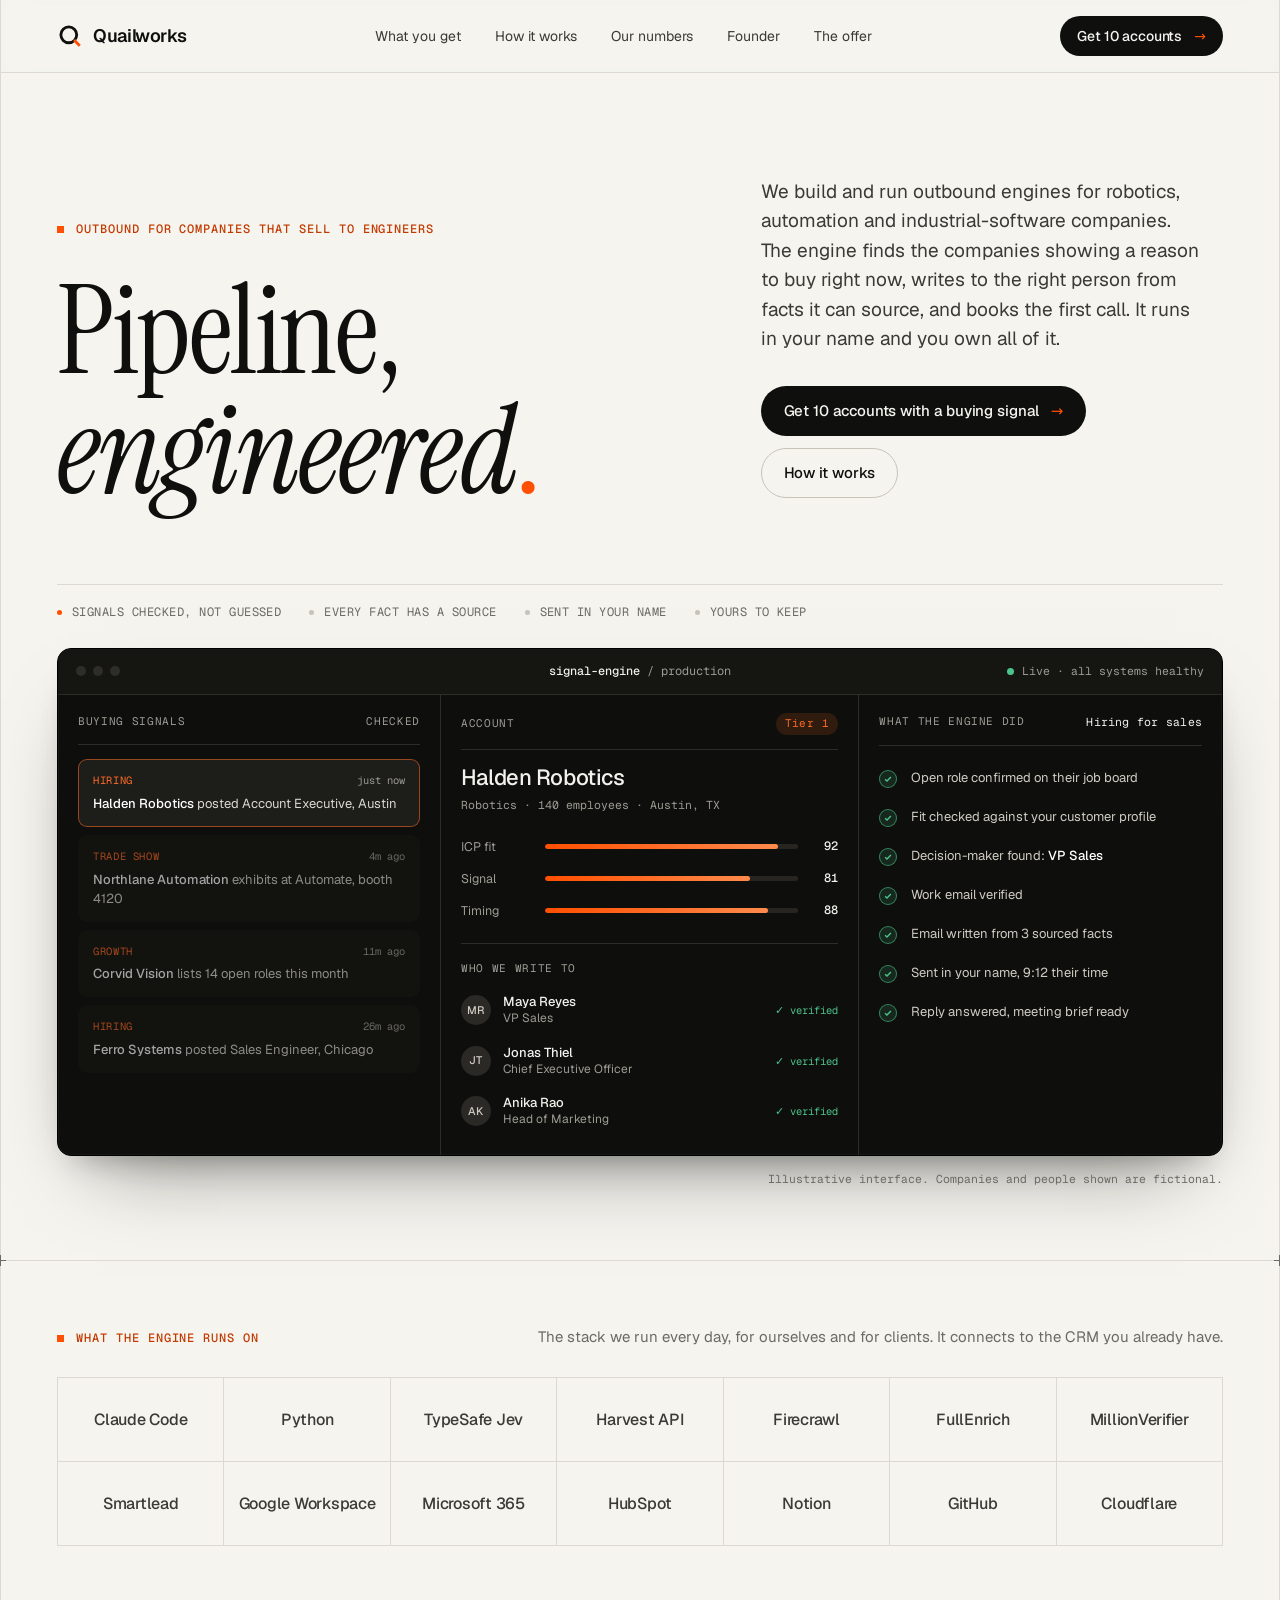
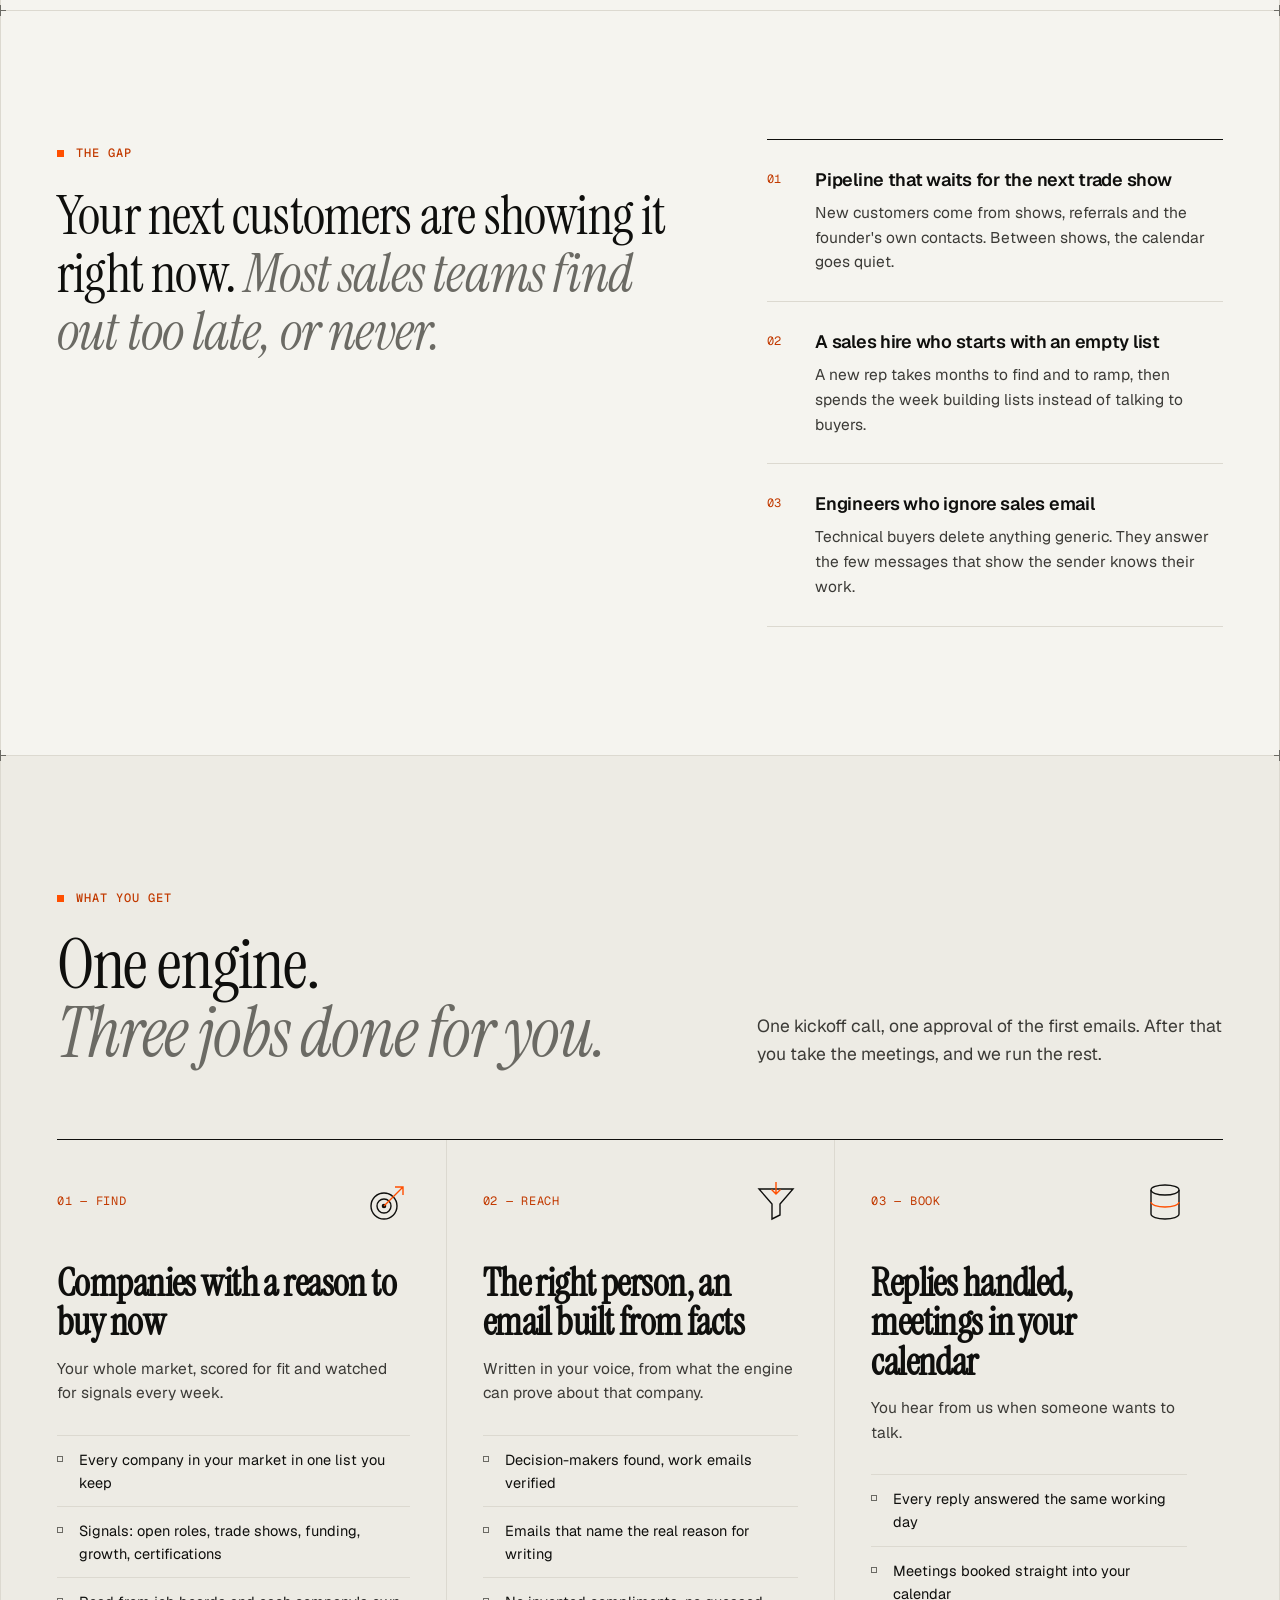
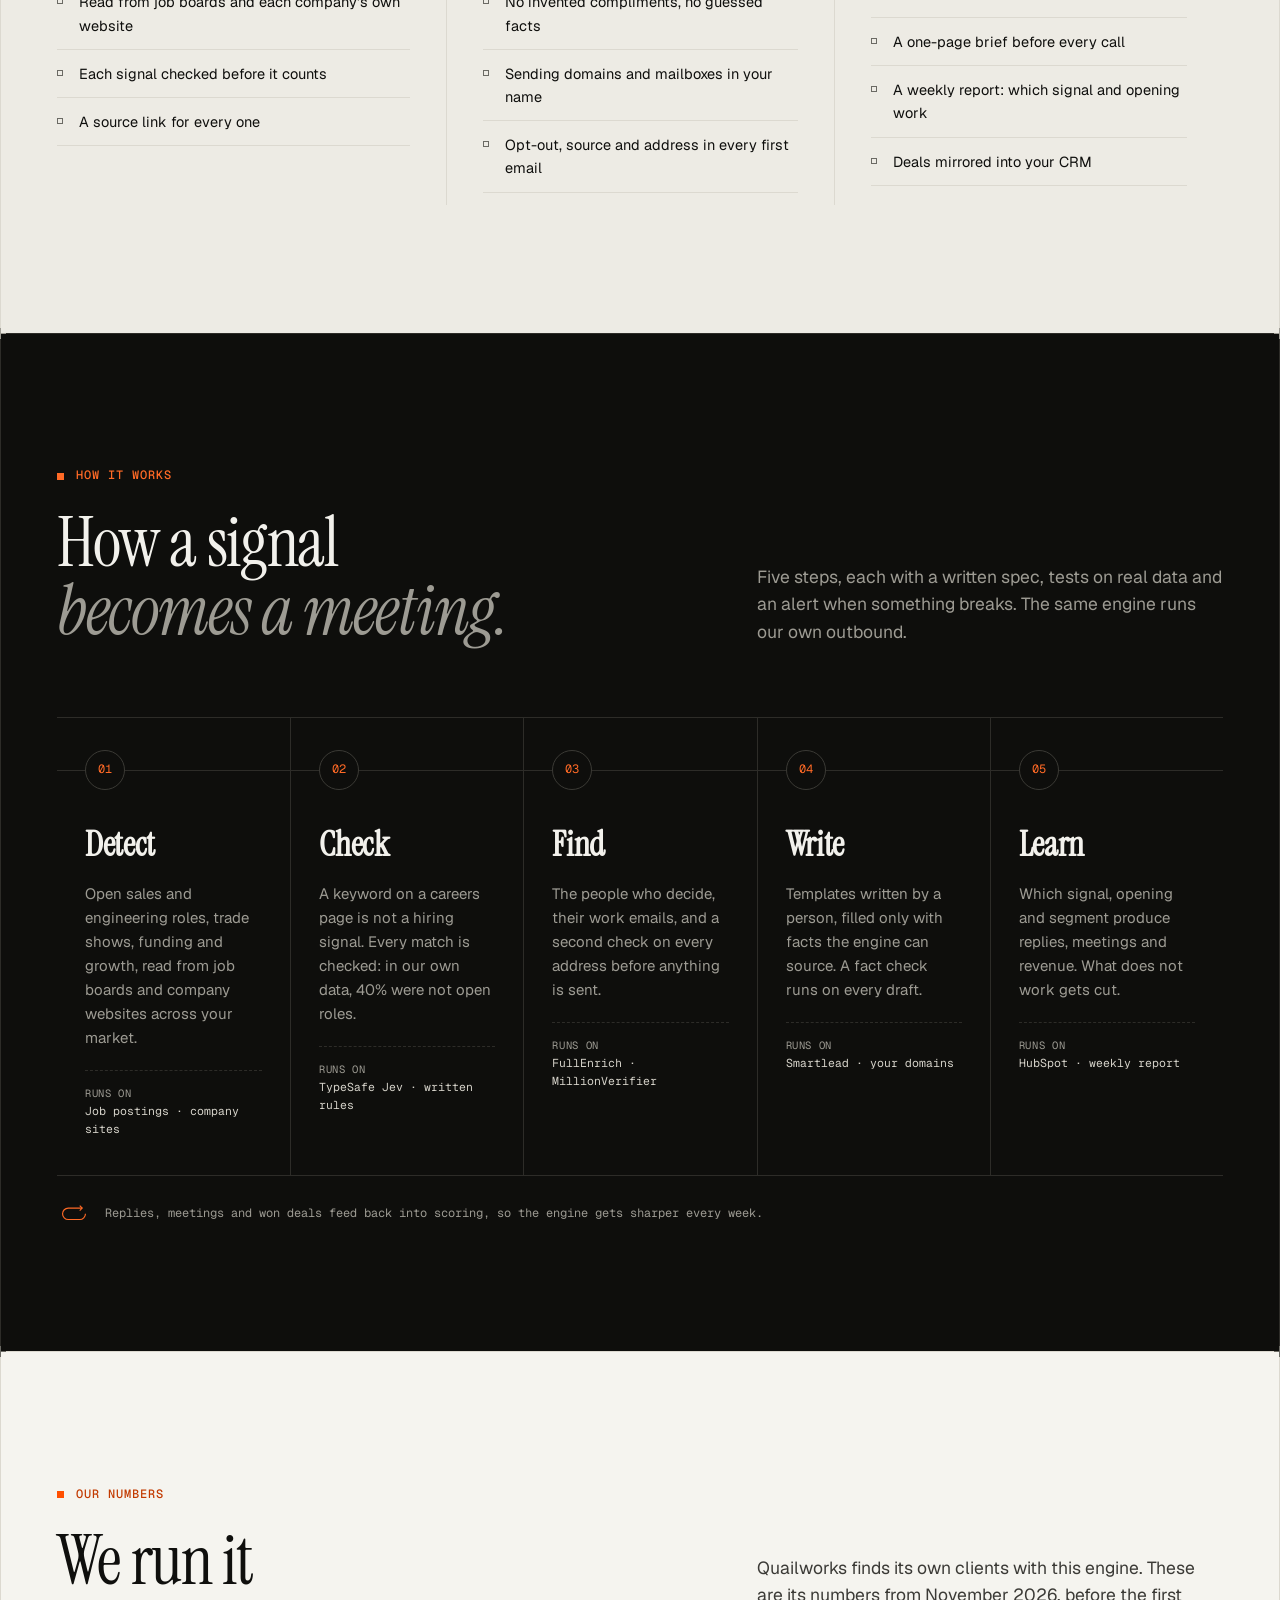
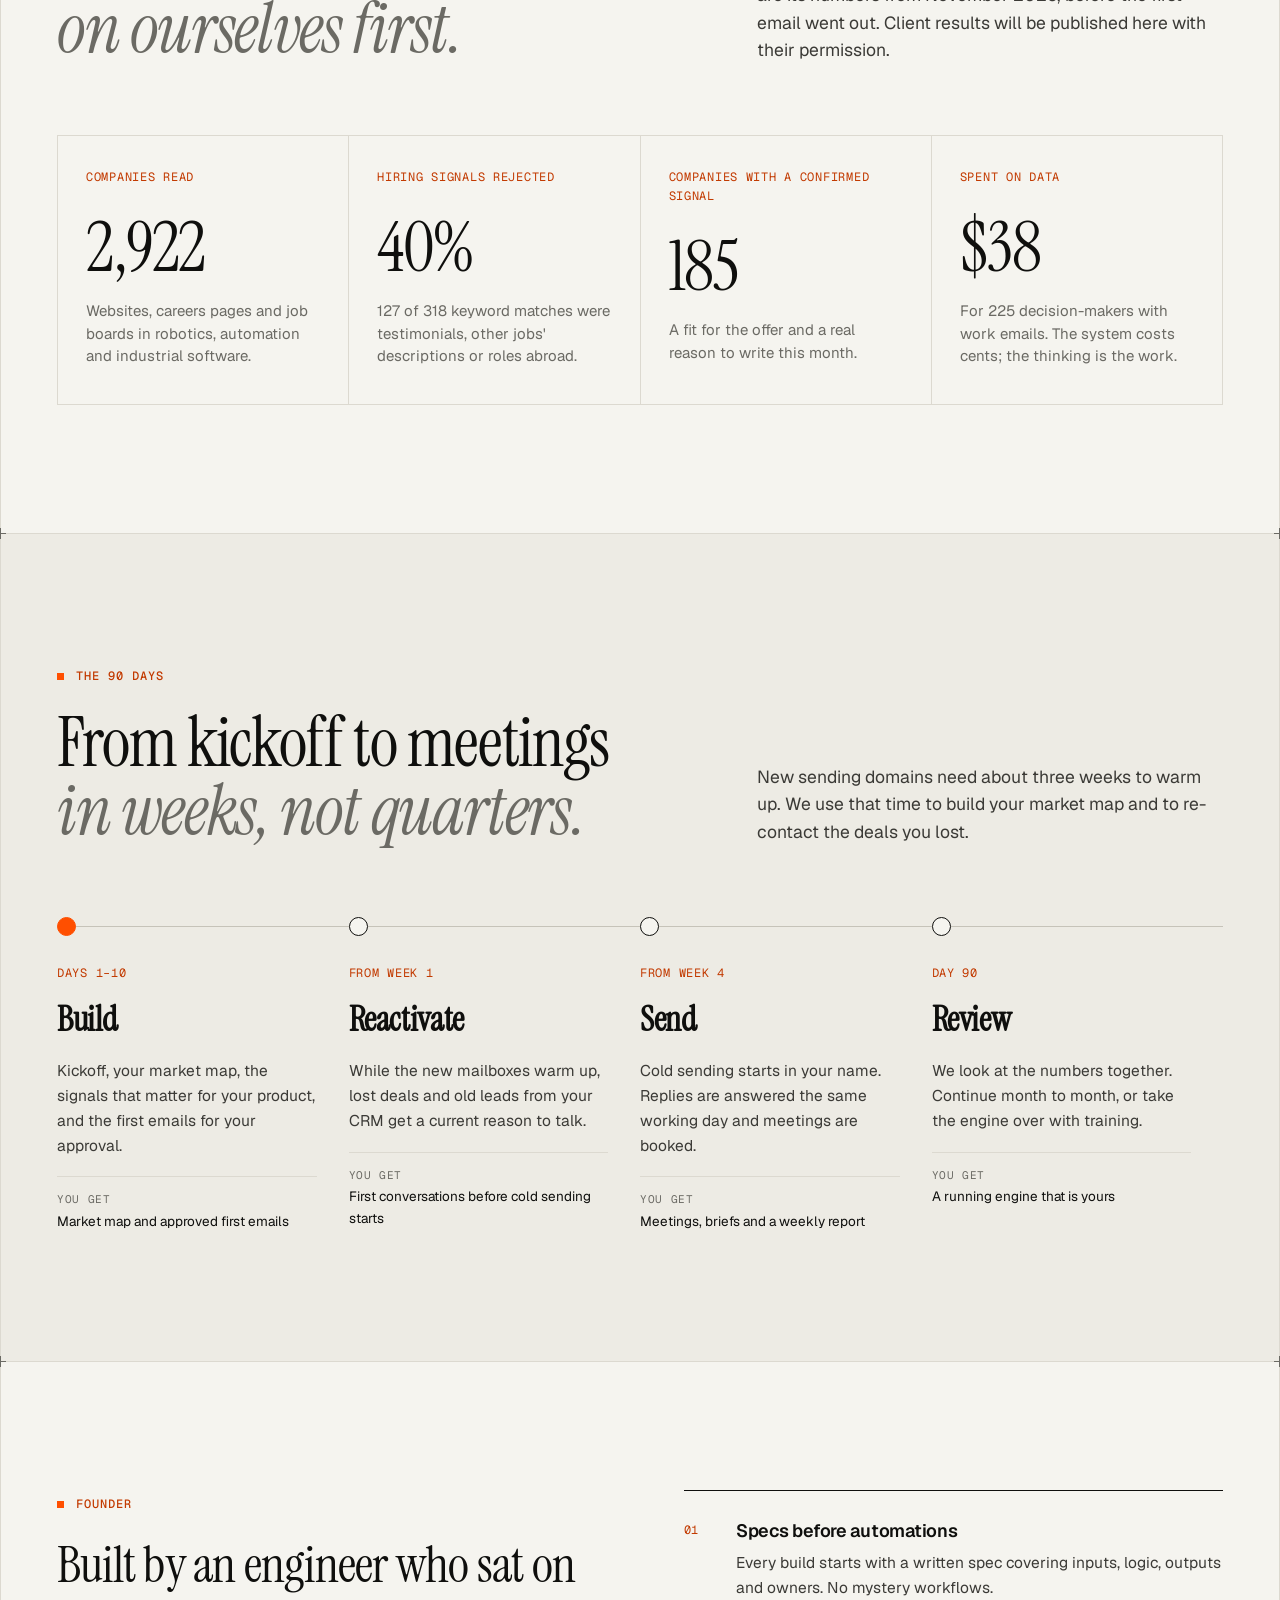
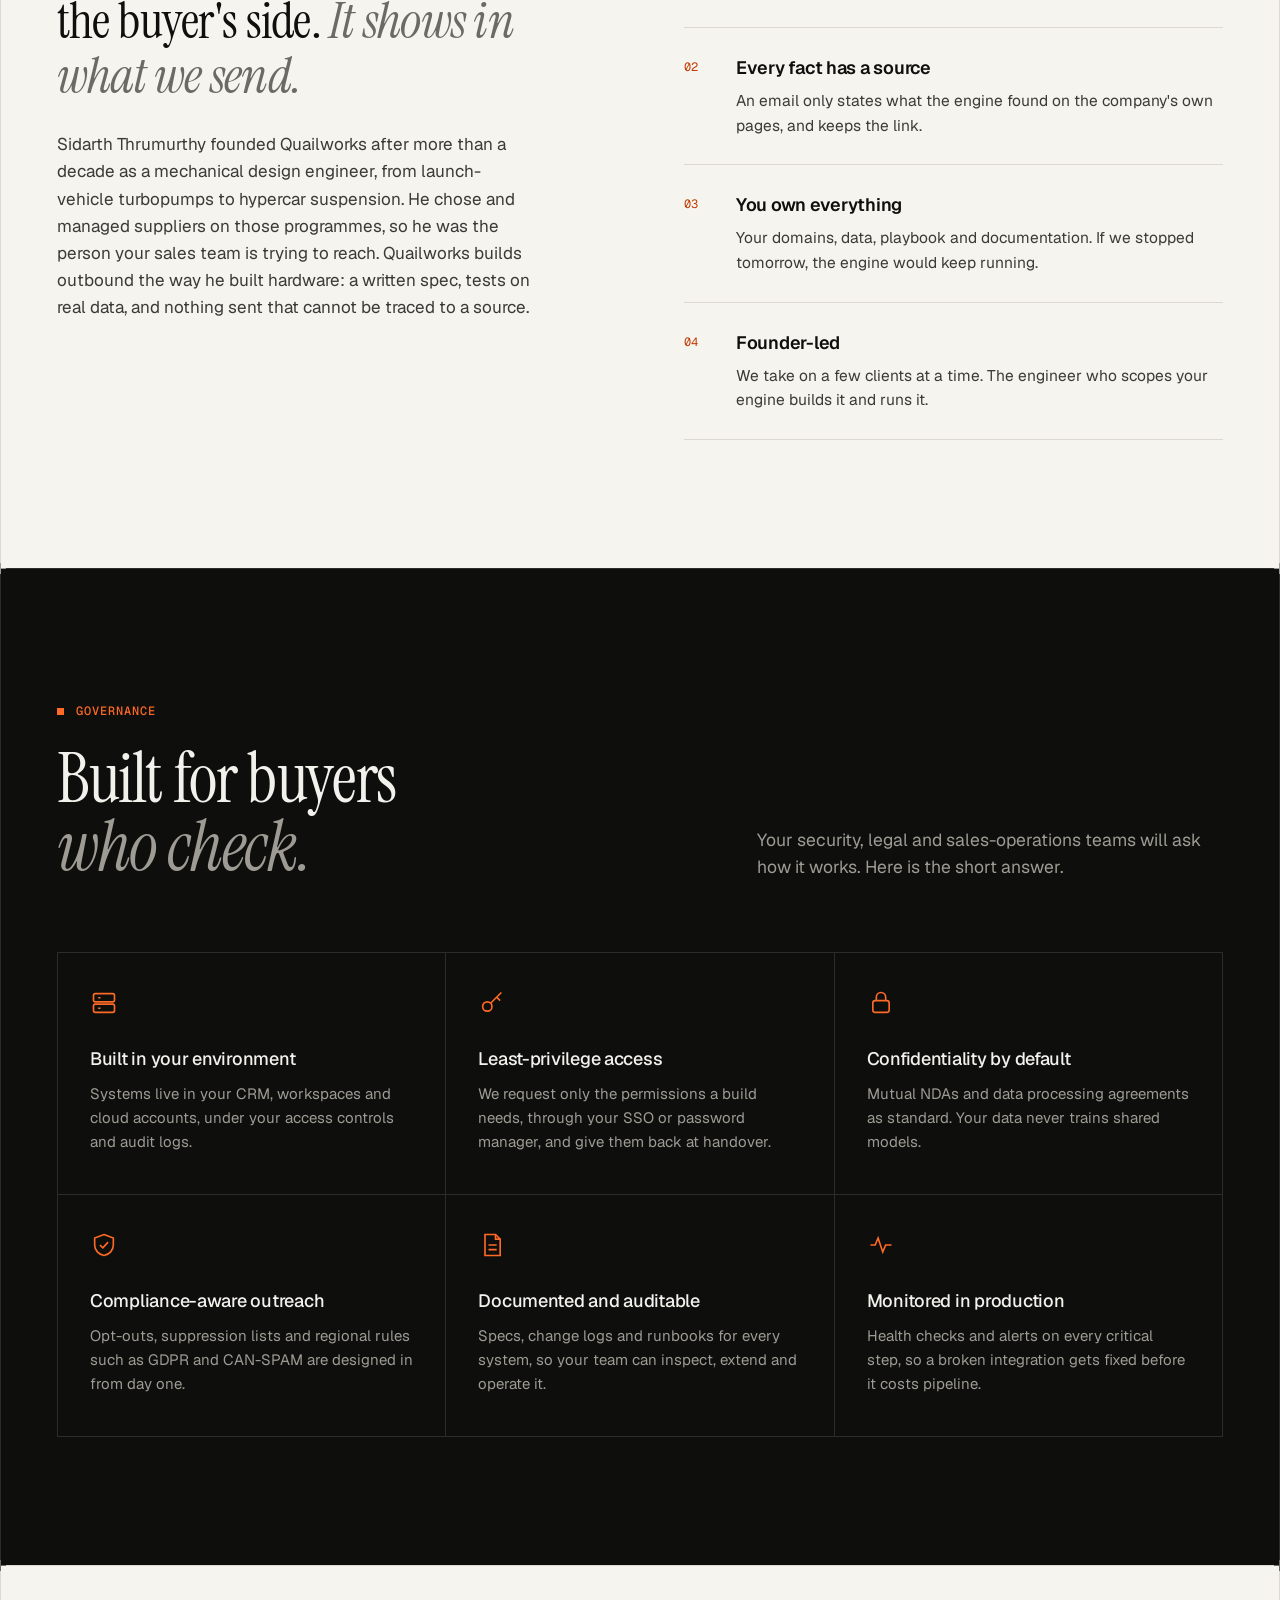
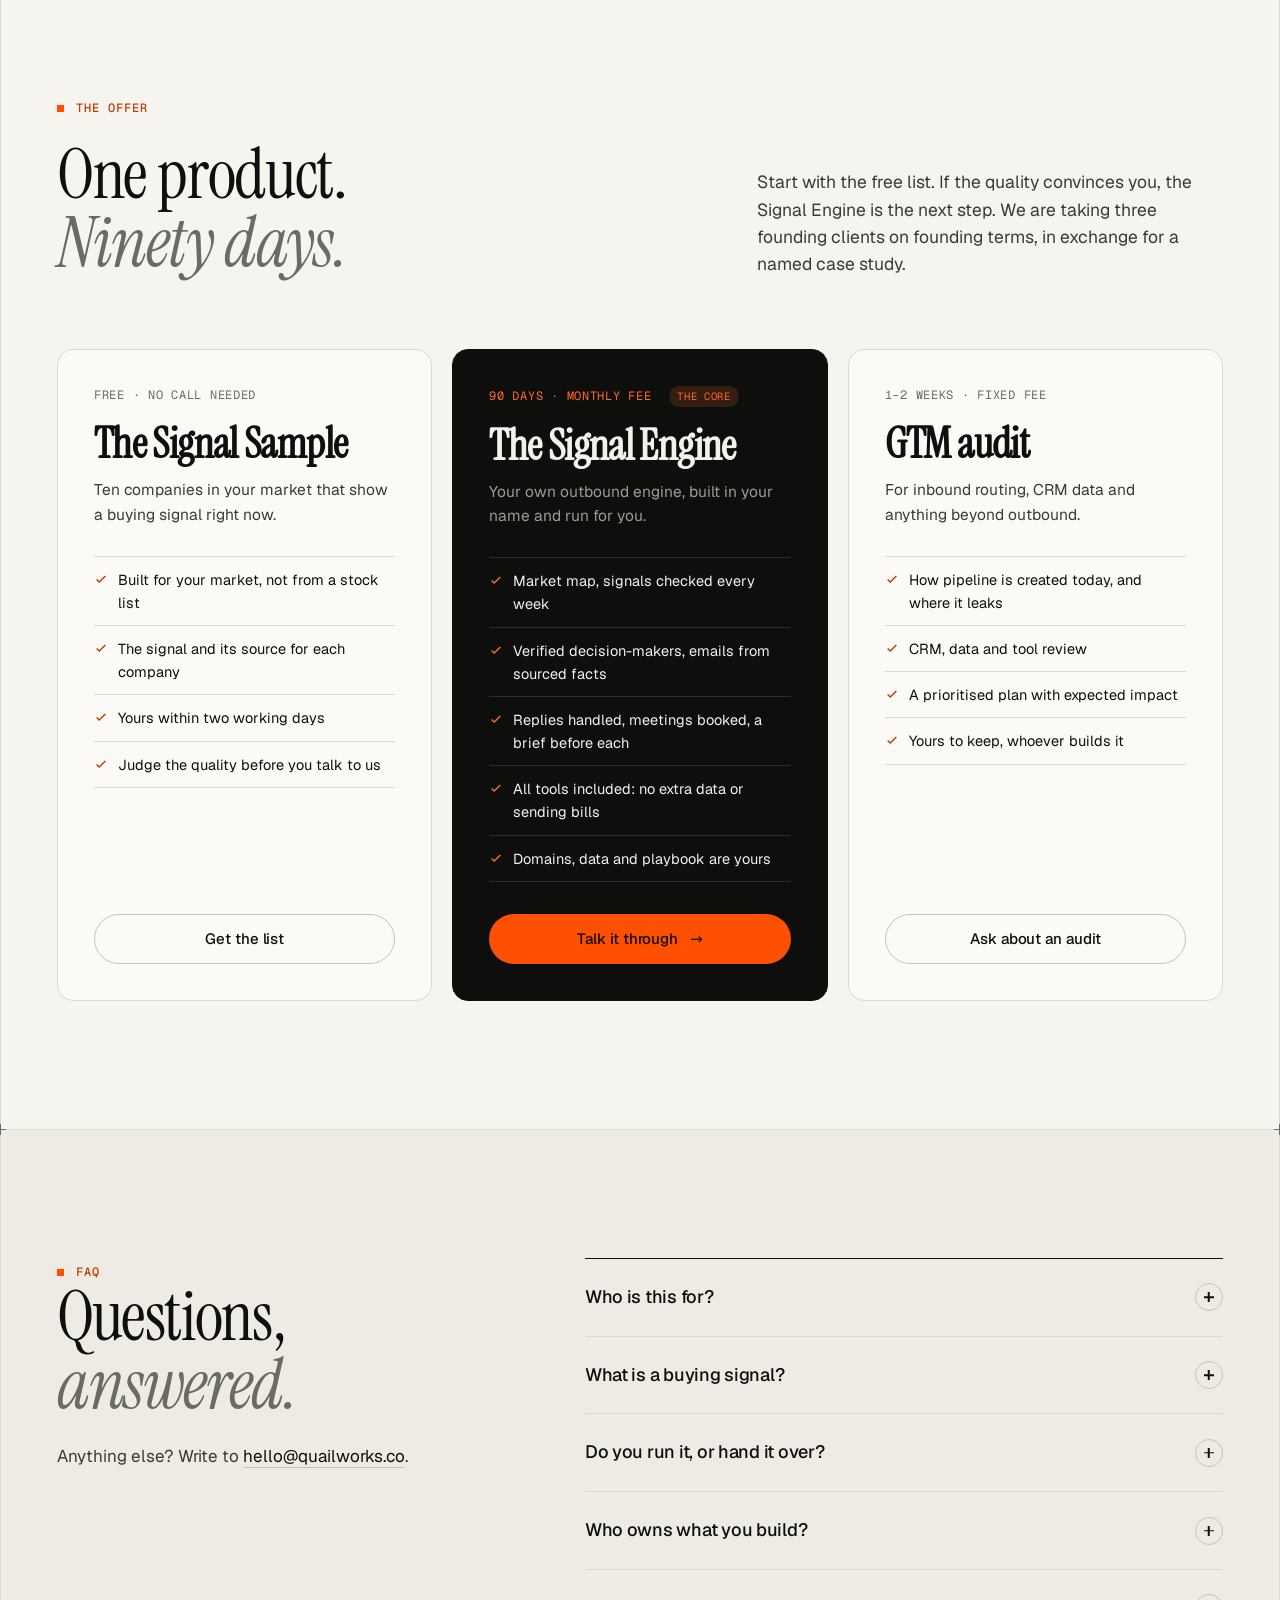
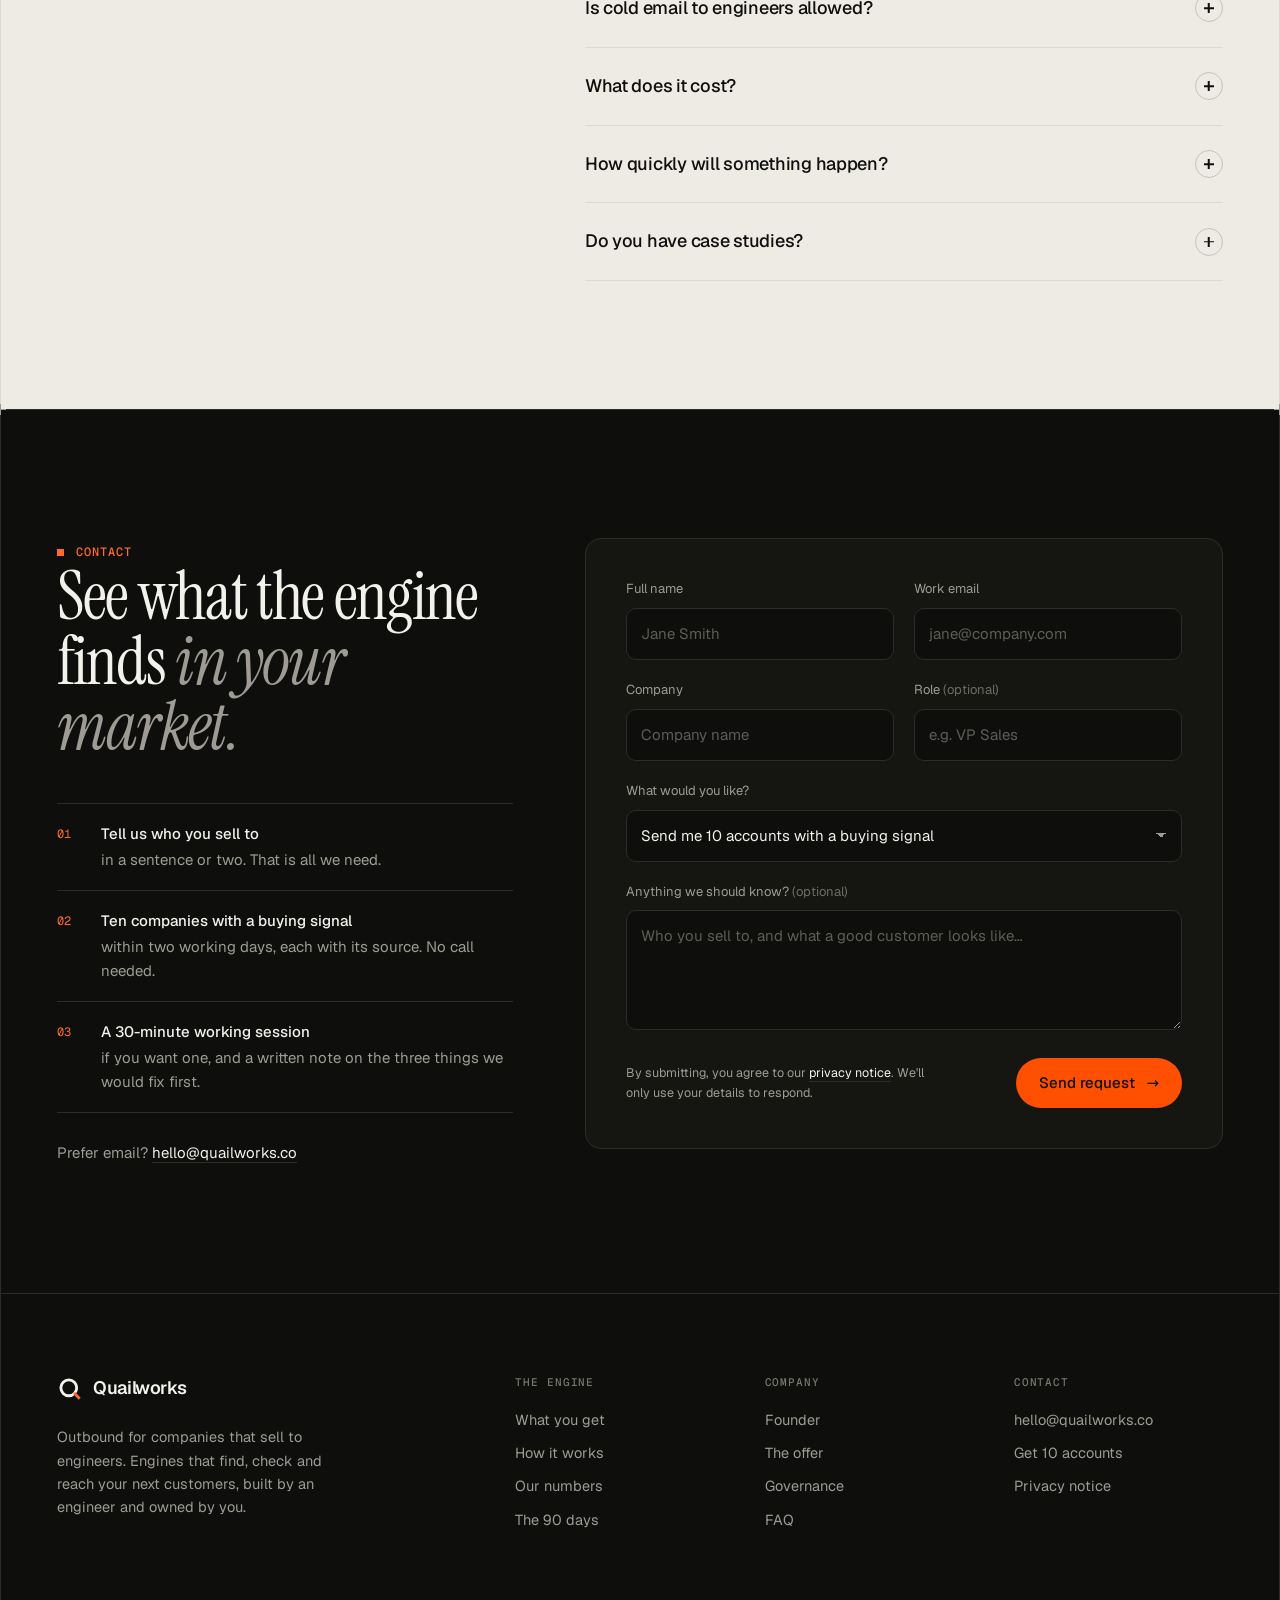
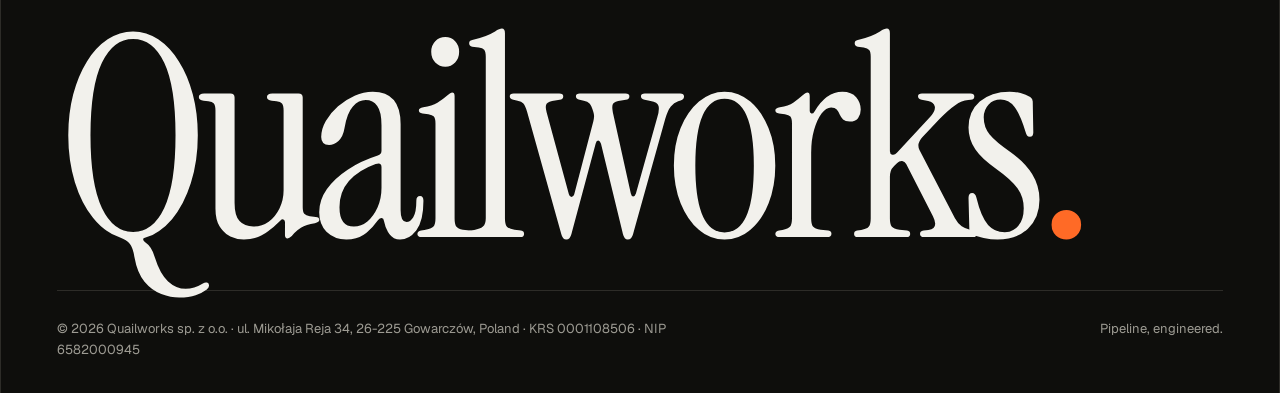
==== commit 60a80e40: "Site: outbound for companies that sell to engineers Positioning, offer and stack now match what Quai" ====
--- a/site/index.html
+++ b/site/index.html
@@ -3,8 +3,8 @@
 <head>
   <meta charset="UTF-8" />
   <meta name="viewport" content="width=device-width, initial-scale=1" />
-  <title>Quailworks — GTM Engineering for Revenue Teams</title>
-  <meta name="description" content="Quailworks is a GTM engineering firm. We design, build and run signal-based outbound, inbound routing and RevOps systems inside your stack — engineered to production standards and owned by you." />
+  <title>Quailworks — Outbound for companies that sell to engineers</title>
+  <meta name="description" content="Quailworks builds and runs outbound engines for robotics, automation and industrial-software companies: accounts with a confirmed buying signal, emails written from sourced facts, first meetings booked. Built by an engineer, owned by you." />
   <link rel="canonical" href="https://quailworks.co/" />
   <meta name="theme-color" content="#F5F4EF" />
   <meta name="color-scheme" content="light" />
@@ -13,7 +13,7 @@
   <meta property="og:site_name" content="Quailworks" />
   <meta property="og:url" content="https://quailworks.co/" />
   <meta property="og:title" content="Quailworks — Pipeline, engineered." />
-  <meta property="og:description" content="GTM engineering for revenue teams: signal-based outbound, inbound routing and RevOps systems, built in your stack and owned by you." />
+  <meta property="og:description" content="Outbound for companies that sell to engineers: confirmed buying signals, emails written from sourced facts, first meetings booked. Built by an engineer, owned by you." />
   <meta property="og:image" content="https://quailworks.co/og.png" />
   <meta property="og:image:width" content="1200" />
   <meta property="og:image:height" content="630" />
@@ -32,11 +32,16 @@
     "@context": "https://schema.org",
     "@type": "ProfessionalService",
     "name": "Quailworks",
+    "legalName": "Quailworks sp. z o.o.",
     "url": "https://quailworks.co/",
     "logo": "https://quailworks.co/apple-touch-icon.png",
     "email": "hello@quailworks.co",
-    "description": "GTM engineering firm building signal-based outbound, inbound routing and RevOps systems for B2B revenue teams.",
-    "knowsAbout": ["GTM engineering", "Revenue operations", "Outbound automation", "Lead routing", "CRM data quality", "Clay", "HubSpot", "Salesforce"]
+    "description": "Outbound engines for companies that sell to engineering and plant teams: confirmed buying signals, emails written from sourced facts, first meetings booked.",
+    "founder": {"@type": "Person", "name": "Sidarth Thrumurthy", "jobTitle": "Founder"},
+    "address": {"@type": "PostalAddress", "streetAddress": "ul. Mikołaja Reja 34", "postalCode": "26-225", "addressLocality": "Gowarczów", "addressCountry": "PL"},
+    "taxID": "6582000945",
+    "areaServed": ["US", "GB"],
+    "knowsAbout": ["GTM engineering", "Signal-based outbound", "B2B lead generation", "Sales to engineering teams", "Robotics and automation", "Industrial software"]
   }
   </script>
 </head>
@@ -52,26 +57,26 @@
       </a>
       <nav aria-label="Primary">
         <ul class="nav-links">
-          <li><a href="#services">Services</a></li>
-          <li><a href="#engine">Approach</a></li>
-          <li><a href="#blueprints">Blueprints</a></li>
-          <li><a href="#enterprise">Enterprise</a></li>
-          <li><a href="#engagements">Engagements</a></li>
+          <li><a href="#services">What you get</a></li>
+          <li><a href="#engine">How it works</a></li>
+          <li><a href="#proof">Our numbers</a></li>
+          <li><a href="#why">Founder</a></li>
+          <li><a href="#offer">The offer</a></li>
         </ul>
       </nav>
       <div class="nav-cta">
-        <a class="btn btn-ink btn-sm" href="#contact">Book a consultation <span class="arr" aria-hidden="true">→</span></a>
+        <a class="btn btn-ink btn-sm" href="#contact">Get 10 accounts <span class="arr" aria-hidden="true">→</span></a>
         <button class="menu-btn" type="button" aria-label="Open menu" aria-expanded="false" aria-controls="mobile-menu"><span></span></button>
       </div>
     </div>
     <div class="mobile-menu" id="mobile-menu">
-      <a href="#services">Services</a>
-      <a href="#engine">Approach</a>
-      <a href="#blueprints">Blueprints</a>
-      <a href="#enterprise">Enterprise</a>
-      <a href="#engagements">Engagements</a>
+      <a href="#services">What you get</a>
+      <a href="#engine">How it works</a>
+      <a href="#proof">Our numbers</a>
+      <a href="#why">Founder</a>
+      <a href="#offer">The offer</a>
       <a href="#faq">FAQ</a>
-      <a class="btn btn-ink" href="#contact">Book a consultation <span class="arr" aria-hidden="true">→</span></a>
+      <a class="btn btn-ink" href="#contact">Get 10 accounts <span class="arr" aria-hidden="true">→</span></a>
     </div>
   </header>
 
@@ -82,75 +87,76 @@
       <div class="wrap">
         <div class="hero-top">
           <div>
-            <span class="label reveal">GTM engineering firm</span>
+            <span class="label reveal">Outbound for companies that sell to engineers</span>
             <h1 class="display reveal d1">Pipeline,<br /><em>engineered</em><span class="dot">.</span></h1>
           </div>
           <div class="hero-side reveal d2">
             <p class="lede">
-              We design, build and run the systems behind modern go-to-market: signal-based
-              outbound, inbound routing and trusted CRM data. Everything is engineered to
-              production standards, runs inside your stack and belongs to you.
+              We build and run outbound engines for robotics, automation and industrial-software
+              companies. The engine finds the companies showing a reason to buy right now, writes to
+              the right person from facts it can source, and books the first call. It runs in your
+              name and you own all of it.
             </p>
             <div class="hero-ctas">
-              <a class="btn btn-ink" href="#contact">Book a consultation <span class="arr" aria-hidden="true">→</span></a>
-              <a class="btn btn-line" href="#engine">How we work</a>
-            </div>
-          </div>
-        </div>
-
-        <div class="hero-meta reveal d3" aria-label="Capabilities">
-          <span>Outbound systems</span>
-          <span>Inbound routing</span>
-          <span>RevOps &amp; CRM data</span>
-          <span>AI research agents</span>
+              <a class="btn btn-ink" href="#contact">Get 10 accounts with a buying signal <span class="arr" aria-hidden="true">→</span></a>
+              <a class="btn btn-line" href="#engine">How it works</a>
+            </div>
+          </div>
+        </div>
+
+        <div class="hero-meta reveal d3" aria-label="What makes it different">
+          <span>Signals checked, not guessed</span>
+          <span>Every fact has a source</span>
+          <span>Sent in your name</span>
+          <span>Yours to keep</span>
         </div>
 
         <!-- Console -->
         <div class="console-wrap reveal d3">
-          <div class="console" role="img" aria-label="Illustration of the Quailworks revenue engine: a buying signal is detected, the account is enriched and scored, and automated actions route it to the right rep and update the CRM.">
+          <div class="console" role="img" aria-label="Illustration of the Quailworks engine: a buying signal is found and confirmed, the right person is found, and an email is written from sourced facts.">
             <div class="console-bar" aria-hidden="true">
               <div class="dots"><i></i><i></i><i></i></div>
-              <div class="console-title"><b>revenue-engine</b> / production</div>
+              <div class="console-title"><b>signal-engine</b> / production</div>
               <div class="console-status"><span class="pulse"></span>Live · all systems healthy</div>
             </div>
             <div class="console-grid" aria-hidden="true">
               <div class="pane pane-signals">
-                <div class="pane-head"><span>Buying signals</span><span>Real-time</span></div>
+                <div class="pane-head"><span>Buying signals</span><span>Checked</span></div>
                 <ul class="signals" id="signals">
-                  <li class="sig active"><span class="sig-type">Job change</span><span class="sig-time">just now</span><span class="sig-text">Former champion <b>Dana Okafor</b> joined Northwind Freight as VP Sales</span></li>
-                  <li class="sig"><span class="sig-type">Web intent</span><span class="sig-time">4m ago</span><span class="sig-text"><b>Fabrikam Payments</b> viewed /pricing three times this week</span></li>
-                  <li class="sig"><span class="sig-type">Hiring</span><span class="sig-time">11m ago</span><span class="sig-text"><b>Contoso Analytics</b> opened 6 SDR roles in Chicago</span></li>
-                  <li class="sig"><span class="sig-type">Funding</span><span class="sig-time">26m ago</span><span class="sig-text"><b>Tailspin Health</b> announced a $60M Series C</span></li>
+                  <li class="sig active"><span class="sig-type">Hiring</span><span class="sig-time">just now</span><span class="sig-text"><b>Halden Robotics</b> posted Account Executive, Austin</span></li>
+                  <li class="sig"><span class="sig-type">Trade show</span><span class="sig-time">4m ago</span><span class="sig-text"><b>Northlane Automation</b> exhibits at Automate, booth 4120</span></li>
+                  <li class="sig"><span class="sig-type">Growth</span><span class="sig-time">11m ago</span><span class="sig-text"><b>Corvid Vision</b> lists 14 open roles this month</span></li>
+                  <li class="sig"><span class="sig-type">Hiring</span><span class="sig-time">26m ago</span><span class="sig-text"><b>Ferro Systems</b> posted Sales Engineer, Chicago</span></li>
                 </ul>
               </div>
 
               <div class="pane pane-account">
                 <div class="pane-head"><span>Account</span><span class="tier" id="acct-tier">Tier 1</span></div>
-                <div class="acct-name" id="acct-name">Northwind Freight</div>
-                <div class="acct-meta" id="acct-meta">Logistics · 1,200 employees · Series C</div>
+                <div class="acct-name" id="acct-name">Halden Robotics</div>
+                <div class="acct-meta" id="acct-meta">Robotics · 140 employees · Austin, TX</div>
                 <div class="scores">
                   <div class="score"><span>ICP fit</span><div class="bar"><i></i></div><b>92</b></div>
-                  <div class="score"><span>Intent</span><div class="bar"><i></i></div><b>81</b></div>
+                  <div class="score"><span>Signal</span><div class="bar"><i></i></div><b>81</b></div>
                   <div class="score"><span>Timing</span><div class="bar"><i></i></div><b>88</b></div>
                 </div>
-                <div class="sub-head">Buying committee</div>
+                <div class="sub-head">Who we write to</div>
                 <ul class="people" id="people">
-                  <li class="person"><span class="avatar">DO</span><div><b>Dana Okafor</b><small>VP Sales · former champion</small></div><span class="verified">✓ verified</span></li>
-                  <li class="person"><span class="avatar">LO</span><div><b>Luis Ortega</b><small>Head of Revenue Operations</small></div><span class="verified">✓ verified</span></li>
-                  <li class="person"><span class="avatar">PN</span><div><b>Priya Nair</b><small>Chief Financial Officer</small></div><span class="verified">✓ verified</span></li>
+                  <li class="person"><span class="avatar">MR</span><div><b>Maya Reyes</b><small>VP Sales</small></div><span class="verified">✓ verified</span></li>
+                  <li class="person"><span class="avatar">JT</span><div><b>Jonas Thiel</b><small>Chief Executive Officer</small></div><span class="verified">✓ verified</span></li>
+                  <li class="person"><span class="avatar">AK</span><div><b>Anika Rao</b><small>Head of Marketing</small></div><span class="verified">✓ verified</span></li>
                 </ul>
               </div>
 
               <div class="pane pane-actions">
-                <div class="pane-head"><span>Automated play</span><span class="pill" id="play-name">Champion moved</span></div>
+                <div class="pane-head"><span>What the engine did</span><span class="pill" id="play-name">Hiring for sales</span></div>
                 <ol class="actions" id="actions">
-                  <li class="act done"><span class="check"><svg viewBox="0 0 12 12" fill="none"><path d="M2.5 6.2l2.3 2.3 4.7-4.8" stroke="#4CC38A" stroke-width="1.6"/></svg></span><span>Enriched through a 3-provider waterfall</span></li>
-                  <li class="act done"><span class="check"><svg viewBox="0 0 12 12" fill="none"><path d="M2.5 6.2l2.3 2.3 4.7-4.8" stroke="#4CC38A" stroke-width="1.6"/></svg></span><span>Scored against your closed-won model</span></li>
-                  <li class="act done"><span class="check"><svg viewBox="0 0 12 12" fill="none"><path d="M2.5 6.2l2.3 2.3 4.7-4.8" stroke="#4CC38A" stroke-width="1.6"/></svg></span><span>Routed to <b>Maya Rivera</b>, AE West</span></li>
-                  <li class="act done"><span class="check"><svg viewBox="0 0 12 12" fill="none"><path d="M2.5 6.2l2.3 2.3 4.7-4.8" stroke="#4CC38A" stroke-width="1.6"/></svg></span><span>Warm intro drafted for rep review</span></li>
-                  <li class="act done"><span class="check"><svg viewBox="0 0 12 12" fill="none"><path d="M2.5 6.2l2.3 2.3 4.7-4.8" stroke="#4CC38A" stroke-width="1.6"/></svg></span><span>LinkedIn touch queued</span></li>
-                  <li class="act done"><span class="check"><svg viewBox="0 0 12 12" fill="none"><path d="M2.5 6.2l2.3 2.3 4.7-4.8" stroke="#4CC38A" stroke-width="1.6"/></svg></span><span>Salesforce opportunity created</span></li>
-                  <li class="act done"><span class="check"><svg viewBox="0 0 12 12" fill="none"><path d="M2.5 6.2l2.3 2.3 4.7-4.8" stroke="#4CC38A" stroke-width="1.6"/></svg></span><span>Alert posted to <b>#pipeline-west</b></span></li>
+                  <li class="act done"><span class="check"><svg viewBox="0 0 12 12" fill="none"><path d="M2.5 6.2l2.3 2.3 4.7-4.8" stroke="#4CC38A" stroke-width="1.6"/></svg></span><span>Open role confirmed on their job board</span></li>
+                  <li class="act done"><span class="check"><svg viewBox="0 0 12 12" fill="none"><path d="M2.5 6.2l2.3 2.3 4.7-4.8" stroke="#4CC38A" stroke-width="1.6"/></svg></span><span>Fit checked against your customer profile</span></li>
+                  <li class="act done"><span class="check"><svg viewBox="0 0 12 12" fill="none"><path d="M2.5 6.2l2.3 2.3 4.7-4.8" stroke="#4CC38A" stroke-width="1.6"/></svg></span><span>Decision-maker found: <b>VP Sales</b></span></li>
+                  <li class="act done"><span class="check"><svg viewBox="0 0 12 12" fill="none"><path d="M2.5 6.2l2.3 2.3 4.7-4.8" stroke="#4CC38A" stroke-width="1.6"/></svg></span><span>Work email verified</span></li>
+                  <li class="act done"><span class="check"><svg viewBox="0 0 12 12" fill="none"><path d="M2.5 6.2l2.3 2.3 4.7-4.8" stroke="#4CC38A" stroke-width="1.6"/></svg></span><span>Email written from 3 sourced facts</span></li>
+                  <li class="act done"><span class="check"><svg viewBox="0 0 12 12" fill="none"><path d="M2.5 6.2l2.3 2.3 4.7-4.8" stroke="#4CC38A" stroke-width="1.6"/></svg></span><span>Sent in your name, 9:12 their time</span></li>
+                  <li class="act done"><span class="check"><svg viewBox="0 0 12 12" fill="none"><path d="M2.5 6.2l2.3 2.3 4.7-4.8" stroke="#4CC38A" stroke-width="1.6"/></svg></span><span>Reply answered, meeting brief ready</span></li>
                 </ol>
               </div>
             </div>
@@ -164,12 +170,12 @@
     <section class="section stack" aria-labelledby="stack-title">
       <div class="wrap">
         <div class="stack-head">
-          <span class="label" id="stack-title">Platforms we engineer on</span>
-          <p>We build on the tools you already license, and add only what's missing.</p>
+          <span class="label" id="stack-title">What the engine runs on</span>
+          <p>The stack we run every day, for ourselves and for clients. It connects to the CRM you already have.</p>
         </div>
         <ul class="stack-grid">
-          <li>Clay</li><li>Salesforce</li><li>HubSpot</li><li>Attio</li><li>Apollo</li><li>ZoomInfo</li><li>Snowflake</li>
-          <li>Outreach</li><li>Instantly</li><li>HeyReach</li><li>n8n</li><li>Claude</li><li>OpenAI</li><li>Slack</li>
+          <li>Claude Code</li><li>Python</li><li>TypeSafe Jev</li><li>Harvest API</li><li>Firecrawl</li><li>FullEnrich</li><li>MillionVerifier</li>
+          <li>Smartlead</li><li>Google Workspace</li><li>Microsoft 365</li><li>HubSpot</li><li>Notion</li><li>GitHub</li><li>Cloudflare</li>
         </ul>
       </div>
     </section>
@@ -179,28 +185,28 @@
       <div class="wrap gap-grid">
         <div class="reveal">
           <span class="label">The gap</span>
-          <p class="statement">Your market sends buying signals every day. <em>Most revenue teams act on a fraction of them, days too late.</em></p>
+          <p class="statement">Your next customers are showing it right now. <em>Most sales teams find out too late, or never.</em></p>
         </div>
         <ol class="gap-list">
           <li class="reveal d1">
             <span class="n">01</span>
             <div>
-              <h3>Research done by hand</h3>
-              <p>Sellers spend hours building lists and researching accounts, one browser tab at a time. None of that work compounds.</p>
+              <h3>Pipeline that waits for the next trade show</h3>
+              <p>New customers come from shows, referrals and the founder's own contacts. Between shows, the calendar goes quiet.</p>
             </div>
           </li>
           <li class="reveal d2">
             <span class="n">02</span>
             <div>
-              <h3>Signals that never trigger anything</h3>
-              <p>Job changes, funding rounds, hiring sprees and pricing-page visits all show intent, but no system turns them into action.</p>
+              <h3>A sales hire who starts with an empty list</h3>
+              <p>A new rep takes months to find and to ramp, then spends the week building lists instead of talking to buyers.</p>
             </div>
           </li>
           <li class="reveal d3">
             <span class="n">03</span>
             <div>
-              <h3>A CRM nobody trusts</h3>
-              <p>Duplicates, stale fields and missing routing rules. Leads go cold, and forecasts become guesswork.</p>
+              <h3>Engineers who ignore sales email</h3>
+              <p>Technical buyers delete anything generic. They answer the few messages that show the sender knows their work.</p>
             </div>
           </li>
         </ol>
@@ -212,59 +218,56 @@
       <div class="wrap">
         <div class="section-head">
           <div class="reveal">
-            <span class="label">Services</span>
-            <h2 class="display h2 muted-em">Three systems.<br /><em>One revenue engine.</em></h2>
-          </div>
-          <p class="lede reveal d1">Start with the system that hurts most. Each one stands on its own, and they get stronger when they share the same data.</p>
+            <span class="label">What you get</span>
+            <h2 class="display h2 muted-em">One engine.<br /><em>Three jobs done for you.</em></h2>
+          </div>
+          <p class="lede reveal d1">One kickoff call, one approval of the first emails. After that you take the meetings, and we run the rest.</p>
         </div>
 
         <div class="services-grid">
           <article class="svc reveal">
             <div class="svc-top">
-              <span class="svc-n">01 — Outbound</span>
+              <span class="svc-n">01 — Find</span>
               <svg class="svc-icon" viewBox="0 0 44 44" fill="none" stroke="currentColor" stroke-width="1.4" aria-hidden="true"><circle cx="18" cy="26" r="13"/><circle cx="18" cy="26" r="7"/><circle cx="18" cy="26" r="1.6" fill="currentColor"/><path d="M18 26L37 7M29 7h8v8" stroke="#FF4F00"/></svg>
             </div>
-            <h3>Signal-based outbound</h3>
-            <p>Find accounts that are ready to buy, and reach them with a reason to reply.</p>
+            <h3>Companies with a reason to buy now</h3>
+            <p>Your whole market, scored for fit and watched for signals every week.</p>
             <ul>
-              <li>TAM mapping and account tiering</li>
-              <li>Signal tracking: hiring, funding, job changes, tech stack</li>
-              <li>Waterfall enrichment and email verification</li>
-              <li>AI account research and personalisation at scale</li>
-              <li>Sending infrastructure and deliverability</li>
-              <li>Multichannel sequences across email and LinkedIn</li>
+              <li>Every company in your market in one list you keep</li>
+              <li>Signals: open roles, trade shows, funding, growth, certifications</li>
+              <li>Read from job boards and each company's own website</li>
+              <li>Each signal checked before it counts</li>
+              <li>A source link for every one</li>
             </ul>
           </article>
           <article class="svc reveal d1">
             <div class="svc-top">
-              <span class="svc-n">02 — Inbound</span>
+              <span class="svc-n">02 — Reach</span>
               <svg class="svc-icon" viewBox="0 0 44 44" fill="none" stroke="currentColor" stroke-width="1.4" aria-hidden="true"><path d="M5 9h34L26 24v11l-8 4V24z"/><path d="M22 2v12M17.5 9.5L22 14l4.5-4.5" stroke="#FF4F00"/></svg>
             </div>
-            <h3>Inbound routing</h3>
-            <p>Make every hand-raiser actionable in minutes, not days.</p>
+            <h3>The right person, an email built from facts</h3>
+            <p>Written in your voice, from what the engine can prove about that company.</p>
             <ul>
-              <li>Instant enrichment and qualification of new leads</li>
-              <li>Fit and intent scoring with territory-aware routing</li>
-              <li>Speed-to-lead alerts in Slack or Teams</li>
-              <li>Website visitor identification</li>
-              <li>Inbound-led outbound plays</li>
-              <li>Automated meeting-prep briefs for sellers</li>
+              <li>Decision-makers found, work emails verified</li>
+              <li>Emails that name the real reason for writing</li>
+              <li>No invented compliments, no guessed facts</li>
+              <li>Sending domains and mailboxes in your name</li>
+              <li>Opt-out, source and address in every first email</li>
             </ul>
           </article>
           <article class="svc reveal d2">
             <div class="svc-top">
-              <span class="svc-n">03 — RevOps</span>
+              <span class="svc-n">03 — Book</span>
               <svg class="svc-icon" viewBox="0 0 44 44" fill="none" stroke="currentColor" stroke-width="1.4" aria-hidden="true"><ellipse cx="22" cy="10" rx="14" ry="5"/><path d="M8 10v24c0 2.8 6.3 5 14 5s14-2.2 14-5V10"/><path d="M8 22c0 2.8 6.3 5 14 5s14-2.2 14-5" stroke="#FF4F00"/></svg>
             </div>
-            <h3>RevOps and data</h3>
-            <p>Turn your CRM into a source of truth you can automate on.</p>
+            <h3>Replies handled, meetings in your calendar</h3>
+            <p>You hear from us when someone wants to talk.</p>
             <ul>
-              <li>CRM audit, deduplication and normalisation</li>
-              <li>Automated, always-fresh account enrichment</li>
-              <li>Lifecycle stages and lead scoring models</li>
-              <li>Closed-won lookalike modelling</li>
-              <li>Pipeline reporting leadership can trust</li>
-              <li>Workflow automation across your tools</li>
+              <li>Every reply answered the same working day</li>
+              <li>Meetings booked straight into your calendar</li>
+              <li>A one-page brief before every call</li>
+              <li>A weekly report: which signal and opening work</li>
+              <li>Deals mirrored into your CRM</li>
             </ul>
           </article>
         </div>
@@ -276,10 +279,10 @@
       <div class="wrap">
         <div class="section-head">
           <div class="reveal">
-            <span class="label">Approach</span>
-            <h2 class="display h2 muted-em">How a signal<br /><em>becomes pipeline.</em></h2>
-          </div>
-          <p class="lede reveal d1">Every system we ship follows the same architecture. Each stage has a written spec, an owner, and an alert for when something breaks.</p>
+            <span class="label">How it works</span>
+            <h2 class="display h2 muted-em">How a signal<br /><em>becomes a meeting.</em></h2>
+          </div>
+          <p class="lede reveal d1">Five steps, each with a written spec, tests on real data and an alert when something breaks. The same engine runs our own outbound.</p>
         </div>
 
         <div class="flow">
@@ -287,99 +290,58 @@
           <div class="stage reveal">
             <div class="node">01</div>
             <h3>Detect</h3>
-            <p>Hiring, funding, job changes, stack shifts, website visits and product usage, tracked continuously across your market.</p>
-            <div class="runs"><span>Runs on</span>Clay · scrapers · webhooks</div>
+            <p>Open sales and engineering roles, trade shows, funding and growth, read from job boards and company websites across your market.</p>
+            <div class="runs"><span>Runs on</span>Job postings · company sites</div>
           </div>
           <div class="stage reveal d1">
             <div class="node">02</div>
-            <h3>Enrich</h3>
-            <p>Waterfall enrichment across several providers, so every email and phone number is verified before anything is sent.</p>
-            <div class="runs"><span>Runs on</span>Clay · data providers</div>
+            <h3>Check</h3>
+            <p>A keyword on a careers page is not a hiring signal. Every match is checked: in our own data, 40% were not open roles.</p>
+            <div class="runs"><span>Runs on</span>TypeSafe Jev · written rules</div>
           </div>
           <div class="stage reveal d2">
             <div class="node">03</div>
-            <h3>Score</h3>
-            <p>Fit, intent and timing, scored against your own closed-won deals rather than a generic ICP template.</p>
-            <div class="runs"><span>Runs on</span>CRM history · LLMs</div>
+            <h3>Find</h3>
+            <p>The people who decide, their work emails, and a second check on every address before anything is sent.</p>
+            <div class="runs"><span>Runs on</span>FullEnrich · MillionVerifier</div>
           </div>
           <div class="stage reveal d3">
             <div class="node">04</div>
-            <h3>Act</h3>
-            <p>Each signal fires the play that fits: a personal email, a LinkedIn touch, an ad audience or an alert to the right owner.</p>
-            <div class="runs"><span>Runs on</span>Sequencers · Slack · ads</div>
+            <h3>Write</h3>
+            <p>Templates written by a person, filled only with facts the engine can source. A fact check runs on every draft.</p>
+            <div class="runs"><span>Runs on</span>Smartlead · your domains</div>
           </div>
           <div class="stage reveal d4">
             <div class="node">05</div>
             <h3>Learn</h3>
-            <p>Replies, meetings and revenue sync back to the CRM. Every two weeks, plays that aren't working get cut.</p>
-            <div class="runs"><span>Runs on</span>Salesforce · HubSpot · BI</div>
+            <p>Which signal, opening and segment produce replies, meetings and revenue. What does not work gets cut.</p>
+            <div class="runs"><span>Runs on</span>HubSpot · weekly report</div>
           </div>
         </div>
         <p class="loop-note reveal">
           <svg viewBox="0 -3 34 22" fill="none" stroke="currentColor" stroke-width="1.4" aria-hidden="true"><path d="M31 9a7 7 0 01-7 7H10a7 7 0 010-14h17"/><path d="M24 -1l3 3-3 3"/></svg>
-          Outcomes feed back into scoring, so the engine gets more accurate every cycle.
+          Replies, meetings and won deals feed back into scoring, so the engine gets sharper every week.
         </p>
       </div>
     </section>
 
     <!-- ═══ BLUEPRINTS ═══ -->
-    <section class="section" id="blueprints">
+    <section class="section" id="proof">
       <div class="wrap">
         <div class="section-head">
           <div class="reveal">
-            <span class="label">Blueprints</span>
-            <h2 class="display h2 muted-em">Reference architectures<br /><em>we deploy.</em></h2>
-          </div>
-          <p class="lede reveal d1">Proven patterns, adapted to your market, data and stack. Most engagements start with one of these and grow from there.</p>
-        </div>
-
-        <div class="bp-grid">
-          <article class="bp reveal">
-            <div class="bp-top"><span class="code">BP-01</span><span>Typical build · 2–3 weeks</span></div>
-            <h3>Champion tracking</h3>
-            <p>When a past buyer or power user changes jobs, they become your warmest possible lead. Most teams find out months later, if at all.</p>
-            <dl class="spec">
-              <div><dt>Trigger</dt><dd>A known champion starts at a new company</dd></div>
-              <div><dt>Logic</dt><dd>Detect the move, check fit, map the new buying committee</dd></div>
-              <div><dt>Output</dt><dd>Warm intro drafted, opportunity created, owner alerted</dd></div>
-              <div><dt>Stack</dt><dd>Clay · CRM · LinkedIn data · Slack</dd></div>
-            </dl>
-          </article>
-          <article class="bp reveal d1">
-            <div class="bp-top"><span class="code">BP-02</span><span>Typical build · 2–4 weeks</span></div>
-            <h3>Inbound fast lane</h3>
-            <p>Demo requests and high-intent visits are enriched, qualified and routed in seconds, with a research brief already waiting for the seller.</p>
-            <dl class="spec">
-              <div><dt>Trigger</dt><dd>Form fill, demo request or high-intent visit</dd></div>
-              <div><dt>Logic</dt><dd>Enrich, score, apply territory and segment rules</dd></div>
-              <div><dt>Output</dt><dd>Owner assigned, alert sent, meeting brief generated</dd></div>
-              <div><dt>Stack</dt><dd>Forms · Clay · CRM · Slack or Teams</dd></div>
-            </dl>
-          </article>
-          <article class="bp reveal">
-            <div class="bp-top"><span class="code">BP-03</span><span>Typical build · 3–5 weeks</span></div>
-            <h3>TAM engine</h3>
-            <p>Your whole addressable market in one living table, deduplicated, tiered by lookalike modelling and refreshed automatically.</p>
-            <dl class="spec">
-              <div><dt>Trigger</dt><dd>New ICP, new market or a scheduled refresh</dd></div>
-              <div><dt>Logic</dt><dd>Source, normalise and dedupe, then tier against closed-won</dd></div>
-              <div><dt>Output</dt><dd>Tiered account universe synced to the CRM</dd></div>
-              <div><dt>Stack</dt><dd>Clay · data providers · CRM · warehouse</dd></div>
-            </dl>
-          </article>
-          <article class="bp reveal d1">
-            <div class="bp-top"><span class="code">BP-04</span><span>Typical build · 3–6 weeks</span></div>
-            <h3>CRM integrity loop</h3>
-            <p>Continuous deduplication, normalisation and enrichment that keeps your system of record accurate, without a quarterly clean-up project.</p>
-            <dl class="spec">
-              <div><dt>Trigger</dt><dd>Record created or updated, or a nightly sweep</dd></div>
-              <div><dt>Logic</dt><dd>Match, merge, normalise, re-enrich and flag decay</dd></div>
-              <div><dt>Output</dt><dd>Clean records, data-quality report, exception queue</dd></div>
-              <div><dt>Stack</dt><dd>Salesforce or HubSpot · Clay · n8n</dd></div>
-            </dl>
-          </article>
-        </div>
-        <p class="note reveal">Build times are indicative and depend on data access and scope. We confirm them in writing after the audit.</p>
+            <span class="label">Our numbers</span>
+            <h2 class="display h2 muted-em">We run it<br /><em>on ourselves first.</em></h2>
+          </div>
+          <p class="lede reveal d1">Quailworks finds its own clients with this engine. These are its numbers from November 2026, before the first email went out. Client results will be published here with their permission.</p>
+        </div>
+
+        <dl class="stats">
+          <div class="stat reveal"><dt>Companies read</dt><dd>2,922</dd><p>Websites, careers pages and job boards in robotics, automation and industrial software.</p></div>
+          <div class="stat reveal d1"><dt>Hiring signals rejected</dt><dd>40%</dd><p>127 of 318 keyword matches were testimonials, other jobs' descriptions or roles abroad.</p></div>
+          <div class="stat reveal d2"><dt>Companies with a confirmed signal</dt><dd>185</dd><p>A fit for the offer and a real reason to write this month.</p></div>
+          <div class="stat reveal d3"><dt>Spent on data</dt><dd>$38</dd><p>For 225 decision-makers with work emails. The system costs cents; the thinking is the work.</p></div>
+        </dl>
       </div>
     </section>
 
@@ -388,39 +350,39 @@
       <div class="wrap">
         <div class="section-head">
           <div class="reveal">
-            <span class="label">Process</span>
-            <h2 class="display h2 muted-em">From audit to production<br /><em>in weeks, not quarters.</em></h2>
-          </div>
-          <p class="lede reveal d1">A short audit, a written blueprint, then a build inside your own accounts. Nothing gets built until you've signed off on the spec.</p>
+            <span class="label">The 90 days</span>
+            <h2 class="display h2 muted-em">From kickoff to meetings<br /><em>in weeks, not quarters.</em></h2>
+          </div>
+          <p class="lede reveal d1">New sending domains need about three weeks to warm up. We use that time to build your market map and to re-contact the deals you lost.</p>
         </div>
         <div class="timeline">
           <div class="phase reveal">
             <div class="phase-dot"></div>
-            <span class="when">Week 0</span>
-            <h3>Audit</h3>
-            <p>We map your ICP, data, stack and funnel, and find where pipeline leaks.</p>
-            <div class="deliv"><span>Deliverable</span>Audit report and prioritised roadmap</div>
+            <span class="when">Days 1–10</span>
+            <h3>Build</h3>
+            <p>Kickoff, your market map, the signals that matter for your product, and the first emails for your approval.</p>
+            <div class="deliv"><span>You get</span>Market map and approved first emails</div>
           </div>
           <div class="phase reveal d1">
             <div class="phase-dot"></div>
-            <span class="when">Weeks 1–2</span>
-            <h3>Blueprint</h3>
-            <p>We specify the signals, scoring model, routing rules and plays, and agree them with you.</p>
-            <div class="deliv"><span>Deliverable</span>Signed-off system specification</div>
+            <span class="when">From week 1</span>
+            <h3>Reactivate</h3>
+            <p>While the new mailboxes warm up, lost deals and old leads from your CRM get a current reason to talk.</p>
+            <div class="deliv"><span>You get</span>First conversations before cold sending starts</div>
           </div>
           <div class="phase reveal d2">
             <div class="phase-dot"></div>
-            <span class="when">Weeks 2–6</span>
-            <h3>Build and launch</h3>
-            <p>We build in your accounts, test on real data and put the first plays into market.</p>
-            <div class="deliv"><span>Deliverable</span>Production system and runbooks</div>
+            <span class="when">From week 4</span>
+            <h3>Send</h3>
+            <p>Cold sending starts in your name. Replies are answered the same working day and meetings are booked.</p>
+            <div class="deliv"><span>You get</span>Meetings, briefs and a weekly report</div>
           </div>
           <div class="phase reveal d3">
             <div class="phase-dot"></div>
-            <span class="when">Ongoing</span>
-            <h3>Operate or hand over</h3>
-            <p>We run and optimise the system with you, or hand it over to your team with full training.</p>
-            <div class="deliv"><span>Deliverable</span>Fortnightly reviews, or a full handover</div>
+            <span class="when">Day 90</span>
+            <h3>Review</h3>
+            <p>We look at the numbers together. Continue month to month, or take the engine over with training.</p>
+            <div class="deliv"><span>You get</span>A running engine that is yours</div>
           </div>
         </div>
       </div>
@@ -430,12 +392,14 @@
     <section class="section" id="why">
       <div class="wrap why-grid">
         <div class="reveal">
-          <span class="label">Why Quailworks</span>
-          <p class="statement">We were an engineering firm before we were a GTM firm. <em>It shows in what we ship.</em></p>
+          <span class="label">Founder</span>
+          <p class="statement">Built by an engineer who sat on the buyer's side. <em>It shows in what we send.</em></p>
           <p class="why-copy">
-            Anyone can wire up a workflow that runs once. The hard part is a system that
-            still works six months later, after your ICP shifts, a data provider changes
-            its API and the person who built it has moved on. That's the part we're good at.
+            Sidarth Thrumurthy founded Quailworks after more than a decade as a mechanical design
+            engineer, from launch-vehicle turbopumps to hypercar suspension. He chose and managed
+            suppliers on those programmes, so he was the person your sales team is trying to reach.
+            Quailworks builds outbound the way he built hardware: a written spec, tests on real data,
+            and nothing sent that cannot be traced to a source.
           </p>
         </div>
         <ol class="principles">
@@ -449,22 +413,22 @@
           <li class="reveal d2">
             <span class="n">02</span>
             <div>
-              <h3>Production standards</h3>
-              <p>Versioned, tested on real data and monitored, so you hear about a failure before your pipeline feels it.</p>
+              <h3>Every fact has a source</h3>
+              <p>An email only states what the engine found on the company's own pages, and keeps the link.</p>
             </div>
           </li>
           <li class="reveal d3">
             <span class="n">03</span>
             <div>
               <h3>You own everything</h3>
-              <p>Your accounts, domains, data, prompts and documentation. No black boxes and no lock-in.</p>
+              <p>Your domains, data, playbook and documentation. If we stopped tomorrow, the engine would keep running.</p>
             </div>
           </li>
           <li class="reveal d4">
             <span class="n">04</span>
             <div>
-              <h3>Senior engineers on a small roster</h3>
-              <p>We take on a few clients at a time. The engineer who scopes your system is the one who builds it.</p>
+              <h3>Founder-led</h3>
+              <p>We take on a few clients at a time. The engineer who scopes your engine builds it and runs it.</p>
             </div>
           </li>
         </ol>
@@ -476,10 +440,10 @@
       <div class="wrap">
         <div class="section-head">
           <div class="reveal">
-            <span class="label">Enterprise</span>
-            <h2 class="display h2 muted-em">Built for environments<br /><em>where governance matters.</em></h2>
-          </div>
-          <p class="lede reveal d1">Large organisations need more than clever automations. We build the way your security, legal and RevOps teams expect.</p>
+            <span class="label">Governance</span>
+            <h2 class="display h2 muted-em">Built for buyers<br /><em>who check.</em></h2>
+          </div>
+          <p class="lede reveal d1">Your security, legal and sales-operations teams will ask how it works. Here is the short answer.</p>
         </div>
         <div class="ent-grid">
           <div class="ent reveal">
@@ -517,51 +481,52 @@
     </section>
 
     <!-- ═══ ENGAGEMENTS ═══ -->
-    <section class="section" id="engagements">
+    <section class="section" id="offer">
       <div class="wrap">
         <div class="section-head">
           <div class="reveal">
-            <span class="label">Engagements</span>
-            <h2 class="display h2 muted-em">Three ways<br /><em>to work with us.</em></h2>
-          </div>
-          <p class="lede reveal d1">Most clients start with an audit. It's the fastest way to find out whether there's a system worth building, and what it's worth to you.</p>
+            <span class="label">The offer</span>
+            <h2 class="display h2 muted-em">One product.<br /><em>Ninety days.</em></h2>
+          </div>
+          <p class="lede reveal d1">Start with the free list. If the quality convinces you, the Signal Engine is the next step. We are taking three founding clients on founding terms, in exchange for a named case study.</p>
         </div>
         <div class="plans">
           <article class="plan reveal">
+            <span class="meta">Free · No call needed</span>
+            <h3>The Signal Sample</h3>
+            <p>Ten companies in your market that show a buying signal right now.</p>
+            <ul>
+              <li><svg viewBox="0 0 16 16" fill="none" aria-hidden="true"><path d="M3 8.5l3 3 7-7" stroke="currentColor" stroke-width="1.6"/></svg>Built for your market, not from a stock list</li>
+              <li><svg viewBox="0 0 16 16" fill="none" aria-hidden="true"><path d="M3 8.5l3 3 7-7" stroke="currentColor" stroke-width="1.6"/></svg>The signal and its source for each company</li>
+              <li><svg viewBox="0 0 16 16" fill="none" aria-hidden="true"><path d="M3 8.5l3 3 7-7" stroke="currentColor" stroke-width="1.6"/></svg>Yours within two working days</li>
+              <li><svg viewBox="0 0 16 16" fill="none" aria-hidden="true"><path d="M3 8.5l3 3 7-7" stroke="currentColor" stroke-width="1.6"/></svg>Judge the quality before you talk to us</li>
+            </ul>
+            <a class="btn btn-line" href="#contact">Get the list</a>
+          </article>
+          <article class="plan featured reveal d1">
+            <span class="meta">90 days · Monthly fee <span class="plan-tag">The core</span></span>
+            <h3>The Signal Engine</h3>
+            <p>Your own outbound engine, built in your name and run for you.</p>
+            <ul>
+              <li><svg viewBox="0 0 16 16" fill="none" aria-hidden="true"><path d="M3 8.5l3 3 7-7" stroke="currentColor" stroke-width="1.6"/></svg>Market map, signals checked every week</li>
+              <li><svg viewBox="0 0 16 16" fill="none" aria-hidden="true"><path d="M3 8.5l3 3 7-7" stroke="currentColor" stroke-width="1.6"/></svg>Verified decision-makers, emails from sourced facts</li>
+              <li><svg viewBox="0 0 16 16" fill="none" aria-hidden="true"><path d="M3 8.5l3 3 7-7" stroke="currentColor" stroke-width="1.6"/></svg>Replies handled, meetings booked, a brief before each</li>
+              <li><svg viewBox="0 0 16 16" fill="none" aria-hidden="true"><path d="M3 8.5l3 3 7-7" stroke="currentColor" stroke-width="1.6"/></svg>All tools included: no extra data or sending bills</li>
+              <li><svg viewBox="0 0 16 16" fill="none" aria-hidden="true"><path d="M3 8.5l3 3 7-7" stroke="currentColor" stroke-width="1.6"/></svg>Domains, data and playbook are yours</li>
+            </ul>
+            <a class="btn btn-accent" href="#contact">Talk it through <span class="arr" aria-hidden="true">→</span></a>
+          </article>
+          <article class="plan reveal d2">
             <span class="meta">1–2 weeks · Fixed fee</span>
             <h3>GTM audit</h3>
-            <p>A clear-eyed teardown of how pipeline is created today, and where it leaks.</p>
+            <p>For inbound routing, CRM data and anything beyond outbound.</p>
             <ul>
-              <li><svg viewBox="0 0 16 16" fill="none" aria-hidden="true"><path d="M3 8.5l3 3 7-7" stroke="currentColor" stroke-width="1.6"/></svg>ICP, data and tech-stack review</li>
-              <li><svg viewBox="0 0 16 16" fill="none" aria-hidden="true"><path d="M3 8.5l3 3 7-7" stroke="currentColor" stroke-width="1.6"/></svg>Funnel and CRM health assessment</li>
-              <li><svg viewBox="0 0 16 16" fill="none" aria-hidden="true"><path d="M3 8.5l3 3 7-7" stroke="currentColor" stroke-width="1.6"/></svg>Prioritised roadmap with expected impact</li>
+              <li><svg viewBox="0 0 16 16" fill="none" aria-hidden="true"><path d="M3 8.5l3 3 7-7" stroke="currentColor" stroke-width="1.6"/></svg>How pipeline is created today, and where it leaks</li>
+              <li><svg viewBox="0 0 16 16" fill="none" aria-hidden="true"><path d="M3 8.5l3 3 7-7" stroke="currentColor" stroke-width="1.6"/></svg>CRM, data and tool review</li>
+              <li><svg viewBox="0 0 16 16" fill="none" aria-hidden="true"><path d="M3 8.5l3 3 7-7" stroke="currentColor" stroke-width="1.6"/></svg>A prioritised plan with expected impact</li>
               <li><svg viewBox="0 0 16 16" fill="none" aria-hidden="true"><path d="M3 8.5l3 3 7-7" stroke="currentColor" stroke-width="1.6"/></svg>Yours to keep, whoever builds it</li>
             </ul>
-            <a class="btn btn-line" href="#contact">Start with an audit</a>
-          </article>
-          <article class="plan featured reveal d1">
-            <span class="meta">4–6 weeks · Fixed scope <span class="plan-tag">Recommended</span></span>
-            <h3>Build sprint</h3>
-            <p>One production system, designed, built, launched and documented end to end.</p>
-            <ul>
-              <li><svg viewBox="0 0 16 16" fill="none" aria-hidden="true"><path d="M3 8.5l3 3 7-7" stroke="currentColor" stroke-width="1.6"/></svg>Written blueprint and sign-off</li>
-              <li><svg viewBox="0 0 16 16" fill="none" aria-hidden="true"><path d="M3 8.5l3 3 7-7" stroke="currentColor" stroke-width="1.6"/></svg>Built and tested in your accounts</li>
-              <li><svg viewBox="0 0 16 16" fill="none" aria-hidden="true"><path d="M3 8.5l3 3 7-7" stroke="currentColor" stroke-width="1.6"/></svg>First plays live in market</li>
-              <li><svg viewBox="0 0 16 16" fill="none" aria-hidden="true"><path d="M3 8.5l3 3 7-7" stroke="currentColor" stroke-width="1.6"/></svg>Runbooks, SOPs and team training</li>
-            </ul>
-            <a class="btn btn-accent" href="#contact">Scope a build <span class="arr" aria-hidden="true">→</span></a>
-          </article>
-          <article class="plan reveal d2">
-            <span class="meta">Monthly · Retained</span>
-            <h3>Embedded team</h3>
-            <p>A dedicated GTM engineer who runs, improves and extends your systems.</p>
-            <ul>
-              <li><svg viewBox="0 0 16 16" fill="none" aria-hidden="true"><path d="M3 8.5l3 3 7-7" stroke="currentColor" stroke-width="1.6"/></svg>New plays and experiments every cycle</li>
-              <li><svg viewBox="0 0 16 16" fill="none" aria-hidden="true"><path d="M3 8.5l3 3 7-7" stroke="currentColor" stroke-width="1.6"/></svg>Fortnightly performance reviews</li>
-              <li><svg viewBox="0 0 16 16" fill="none" aria-hidden="true"><path d="M3 8.5l3 3 7-7" stroke="currentColor" stroke-width="1.6"/></svg>Monitoring, maintenance and support</li>
-              <li><svg viewBox="0 0 16 16" fill="none" aria-hidden="true"><path d="M3 8.5l3 3 7-7" stroke="currentColor" stroke-width="1.6"/></svg>A shared channel with our engineers</li>
-            </ul>
-            <a class="btn btn-line" href="#contact">Talk to us</a>
+            <a class="btn btn-line" href="#contact">Ask about an audit</a>
           </article>
         </div>
       </div>
@@ -577,32 +542,36 @@
         </div>
         <div class="reveal d1">
           <details>
-            <summary>What is GTM engineering?<span class="pm" aria-hidden="true"></span></summary>
-            <p>It's engineering applied to go-to-market: the data pipelines, automations and AI agents that find, research, prioritise and reach the right accounts, and keep your CRM accurate. Your sellers spend their time selling instead of preparing to sell.</p>
-          </details>
-          <details>
-            <summary>Do we need to use Clay?<span class="pm" aria-hidden="true"></span></summary>
-            <p>No. Clay is often the right core for enrichment and orchestration, but we're tool-agnostic. We build on whatever fits, including n8n, custom code, your data warehouse and your CRM's native automation, starting with the tools you already license.</p>
-          </details>
-          <details>
-            <summary>Do you run campaigns, or only build systems?<span class="pm" aria-hidden="true"></span></summary>
-            <p>Both. Some clients want a system built and handed to their own team. Others retain us to operate and improve it every month. The audit is where we work out which model fits.</p>
+            <summary>Who is this for?<span class="pm" aria-hidden="true"></span></summary>
+            <p>Companies with 11 to 1,000 employees that sell products worth $20,000 or more to engineering, manufacturing and plant teams: robotics and automation, manufacturing and industrial software, industrial AI, machine vision. It works best when you are hiring for sales, because that is budget already set aside for this job.</p>
+          </details>
+          <details>
+            <summary>What is a buying signal?<span class="pm" aria-hidden="true"></span></summary>
+            <p>A public, checkable reason to write to a company now: an open role, a trade show, a funding round, fast growth, a new certification. We read them from job boards and from each company's own website, check every one, and keep the source.</p>
+          </details>
+          <details>
+            <summary>Do you run it, or hand it over?<span class="pm" aria-hidden="true"></span></summary>
+            <p>We build it and run it for the first 90 days. After that you choose: we keep running it month to month, or your team takes it over with training and a runbook.</p>
           </details>
           <details>
             <summary>Who owns what you build?<span class="pm" aria-hidden="true"></span></summary>
-            <p>You do. Everything lives in your accounts: CRM, workspaces, sending domains, data, prompts and documentation. If we stopped working together tomorrow, the system would keep running.</p>
-          </details>
-          <details>
-            <summary>Can you work with our security and procurement teams?<span class="pm" aria-hidden="true"></span></summary>
-            <p>Yes. We complete security questionnaires and vendor onboarding, sign NDAs and DPAs, and work inside your environment under your access controls. Tell us your requirements early and we'll build to them.</p>
-          </details>
-          <details>
-            <summary>How is an engagement priced?<span class="pm" aria-hidden="true"></span></summary>
-            <p>Audits are a fixed fee. Build sprints are fixed-scope and quoted after the audit, so you know the cost before work starts. Embedded engineering is a monthly retainer. You'll have a written proposal within a few days of our first call.</p>
-          </details>
-          <details>
-            <summary>How quickly will something be live?<span class="pm" aria-hidden="true"></span></summary>
-            <p>Build sprints usually run four to six weeks from blueprint sign-off, with the first plays in market inside that window. Data access and approvals are the usual pacing items, so we plan around them from day one.</p>
+            <p>You do: the sending domains, the data, the playbook and the documentation. If we stopped working together tomorrow, the engine would keep running.</p>
+          </details>
+          <details>
+            <summary>Is cold email to engineers allowed?<span class="pm" aria-hidden="true"></span></summary>
+            <p>We write only to business addresses of people whose role fits the offer, in the United States and the United Kingdom. Every first email says where we found the address, how to opt out and who we are. Opt-outs are honoured for good, and data we do not use is deleted on a schedule.</p>
+          </details>
+          <details>
+            <summary>What does it cost?<span class="pm" aria-hidden="true"></span></summary>
+            <p>The Signal Sample is free. The Signal Engine is a monthly fee for the 90 days with all tools included, quoted after a first conversation. There is no long contract: after the first term it runs month to month.</p>
+          </details>
+          <details>
+            <summary>How quickly will something happen?<span class="pm" aria-hidden="true"></span></summary>
+            <p>You have the free list within two working days. In an engagement, new sending domains need about three weeks to warm up; in that time we re-contact your lost deals and old leads. Cold sending starts around week four.</p>
+          </details>
+          <details>
+            <summary>Do you have case studies?<span class="pm" aria-hidden="true"></span></summary>
+            <p>Not yet, and we would rather say so. Quailworks is new: its first client campaigns start in late 2026, and the numbers on this page are from our own engine. That is why the first three clients get founding terms, and why the first step is a free list you can judge for yourself.</p>
           </details>
         </div>
       </div>
@@ -613,19 +582,17 @@
       <div class="wrap contact-grid">
         <div class="reveal">
           <span class="label">Contact</span>
-          <h2 class="display h2 muted-em">Find out where your <em>pipeline leaks.</em></h2>
+          <h2 class="display h2 muted-em">See what the engine finds <em>in your market.</em></h2>
           <ol class="next">
-            <li><span class="n">01</span><div><b>We reply within one business day</b>with a few questions about your team, market and stack.</div></li>
-            <li><span class="n">02</span><div><b>A 30-minute working session</b>where we walk through your funnel and where it's losing pipeline.</div></li>
-            <li><span class="n">03</span><div><b>A written recommendation</b>covering the three things we'd fix first, whether or not we work together.</div></li>
+            <li><span class="n">01</span><div><b>Tell us who you sell to</b>in a sentence or two. That is all we need.</div></li>
+            <li><span class="n">02</span><div><b>Ten companies with a buying signal</b>within two working days, each with its source. No call needed.</div></li>
+            <li><span class="n">03</span><div><b>A 30-minute working session</b>if you want one, and a written note on the three things we would fix first.</div></li>
           </ol>
           <p class="direct">Prefer email? <a href="mailto:hello@quailworks.co">hello@quailworks.co</a></p>
         </div>
 
         <div class="form-card reveal d1">
-          <form id="contact-form" action="https://formsubmit.co/hello@quailworks.co" method="POST" novalidate>
-            <input type="hidden" name="_subject" value="New enquiry from quailworks.co" />
-            <input type="hidden" name="_template" value="table" />
+          <form id="contact-form" action="/api/contact" method="POST" novalidate>
             <div class="hp" aria-hidden="true"><label>Leave this empty <input type="text" name="_honey" tabindex="-1" autocomplete="off" /></label></div>
             <div class="form-grid">
               <div class="field">
@@ -642,26 +609,25 @@
               </div>
               <div class="field">
                 <label for="f-role">Role <i>(optional)</i></label>
-                <input id="f-role" name="role" type="text" autocomplete="organization-title" placeholder="e.g. VP Revenue Operations" />
+                <input id="f-role" name="role" type="text" autocomplete="organization-title" placeholder="e.g. VP Sales" />
               </div>
               <div class="field full">
-                <label for="f-focus">What would you like to fix first?</label>
+                <label for="f-focus">What would you like?</label>
                 <select id="f-focus" name="focus">
-                  <option>Outbound pipeline generation</option>
-                  <option>Inbound conversion and routing</option>
-                  <option>CRM data quality and RevOps</option>
-                  <option>AI research and automation</option>
-                  <option>Not sure yet, we'd like an audit</option>
+                  <option>Send me 10 accounts with a buying signal</option>
+                  <option>A conversation about the Signal Engine</option>
+                  <option>Inbound routing or CRM data</option>
+                  <option>Not sure yet</option>
                 </select>
               </div>
               <div class="field full">
                 <label for="f-msg">Anything we should know? <i>(optional)</i></label>
-                <textarea id="f-msg" name="message" placeholder="Team size, current stack, what you've tried so far…"></textarea>
+                <textarea id="f-msg" name="message" placeholder="Who you sell to, and what a good customer looks like…"></textarea>
               </div>
             </div>
             <div class="form-foot">
               <small>By submitting, you agree to our <a href="privacy.html">privacy notice</a>. We'll only use your details to respond.</small>
-              <button class="btn btn-accent" type="submit">Request a consultation <span class="arr" aria-hidden="true">→</span></button>
+              <button class="btn btn-accent" type="submit">Send request <span class="arr" aria-hidden="true">→</span></button>
             </div>
             <div class="form-status" id="form-status" role="status" aria-live="polite"></div>
           </form>
@@ -679,23 +645,23 @@
             <svg viewBox="0 0 32 32" aria-hidden="true"><circle cx="14.5" cy="14.5" r="9.75" fill="none" stroke="currentColor" stroke-width="3.5"/><path d="M21 21l7 7" stroke="#FF6A26" stroke-width="3.5"/></svg>
             Quailworks
           </a>
-          <p>GTM engineering for revenue teams. Systems that find, prioritise and reach your next customers, built to last.</p>
+          <p>Outbound for companies that sell to engineers. Engines that find, check and reach your next customers, built by an engineer and owned by you.</p>
         </div>
         <div class="foot-col">
-          <h4>Services</h4>
+          <h4>The engine</h4>
           <ul>
-            <li><a href="#services">Signal-based outbound</a></li>
-            <li><a href="#services">Inbound routing</a></li>
-            <li><a href="#services">RevOps and CRM data</a></li>
-            <li><a href="#blueprints">Blueprints</a></li>
+            <li><a href="#services">What you get</a></li>
+            <li><a href="#engine">How it works</a></li>
+            <li><a href="#proof">Our numbers</a></li>
+            <li><a href="#process">The 90 days</a></li>
           </ul>
         </div>
         <div class="foot-col">
           <h4>Company</h4>
           <ul>
-            <li><a href="#engine">Approach</a></li>
-            <li><a href="#enterprise">Enterprise</a></li>
-            <li><a href="#engagements">Engagements</a></li>
+            <li><a href="#why">Founder</a></li>
+            <li><a href="#offer">The offer</a></li>
+            <li><a href="#enterprise">Governance</a></li>
             <li><a href="#faq">FAQ</a></li>
           </ul>
         </div>
@@ -703,14 +669,14 @@
           <h4>Contact</h4>
           <ul>
             <li><a href="mailto:hello@quailworks.co">hello@quailworks.co</a></li>
-            <li><a href="#contact">Book a consultation</a></li>
+            <li><a href="#contact">Get 10 accounts</a></li>
             <li><a href="privacy.html">Privacy notice</a></li>
           </ul>
         </div>
       </div>
       <div class="wordmark" aria-hidden="true">Quailworks<span>.</span></div>
       <div class="foot-bottom">
-        <span>© <span id="year">2026</span> Quailworks. All rights reserved.</span>
+        <span>© <span id="year">2026</span> Quailworks sp. z o.o. · ul. Mikołaja Reja 34, 26-225 Gowarczów, Poland · KRS 0001108506 · NIP 6582000945</span>
         <span>Pipeline, engineered.</span>
       </div>
     </div>
--- a/site/assets/css/styles.css
+++ b/site/assets/css/styles.css
@@ -647,3 +647,13 @@
 .pane-account > *:not(.pane-head) { transition: opacity .3s ease; }
 .pane-account.fading > *:not(.pane-head) { opacity: .12; }
 .field.invalid input, .field.invalid select, .field.invalid textarea { border-color: var(--accent-night); }
+
+/* Our numbers */
+.stats { display: grid; grid-template-columns: repeat(4, 1fr); border-top: 1px solid var(--line); border-left: 1px solid var(--line); }
+.stat { padding: 32px 28px 36px; border-right: 1px solid var(--line); border-bottom: 1px solid var(--line); display: flex; flex-direction: column; }
+.stat dt { font-family: var(--mono); font-size: 12px; letter-spacing: .06em; text-transform: uppercase; color: var(--accent-ink); order: 1; }
+.stat dd { font-family: var(--serif); font-size: clamp(52px, 5.4vw, 84px); line-height: 1; letter-spacing: -0.02em; margin: 26px 0 18px; order: 2; }
+.stat p { color: var(--ink-3); font-size: 15px; line-height: 1.5; order: 3; }
+@media (max-width: 960px) { .stats { grid-template-columns: repeat(2, 1fr); } }
+@media (max-width: 560px) { .stats { grid-template-columns: 1fr; } .stat { padding: 26px 20px 28px; } }
+.foot-bottom span:first-child { max-width: 72ch; }
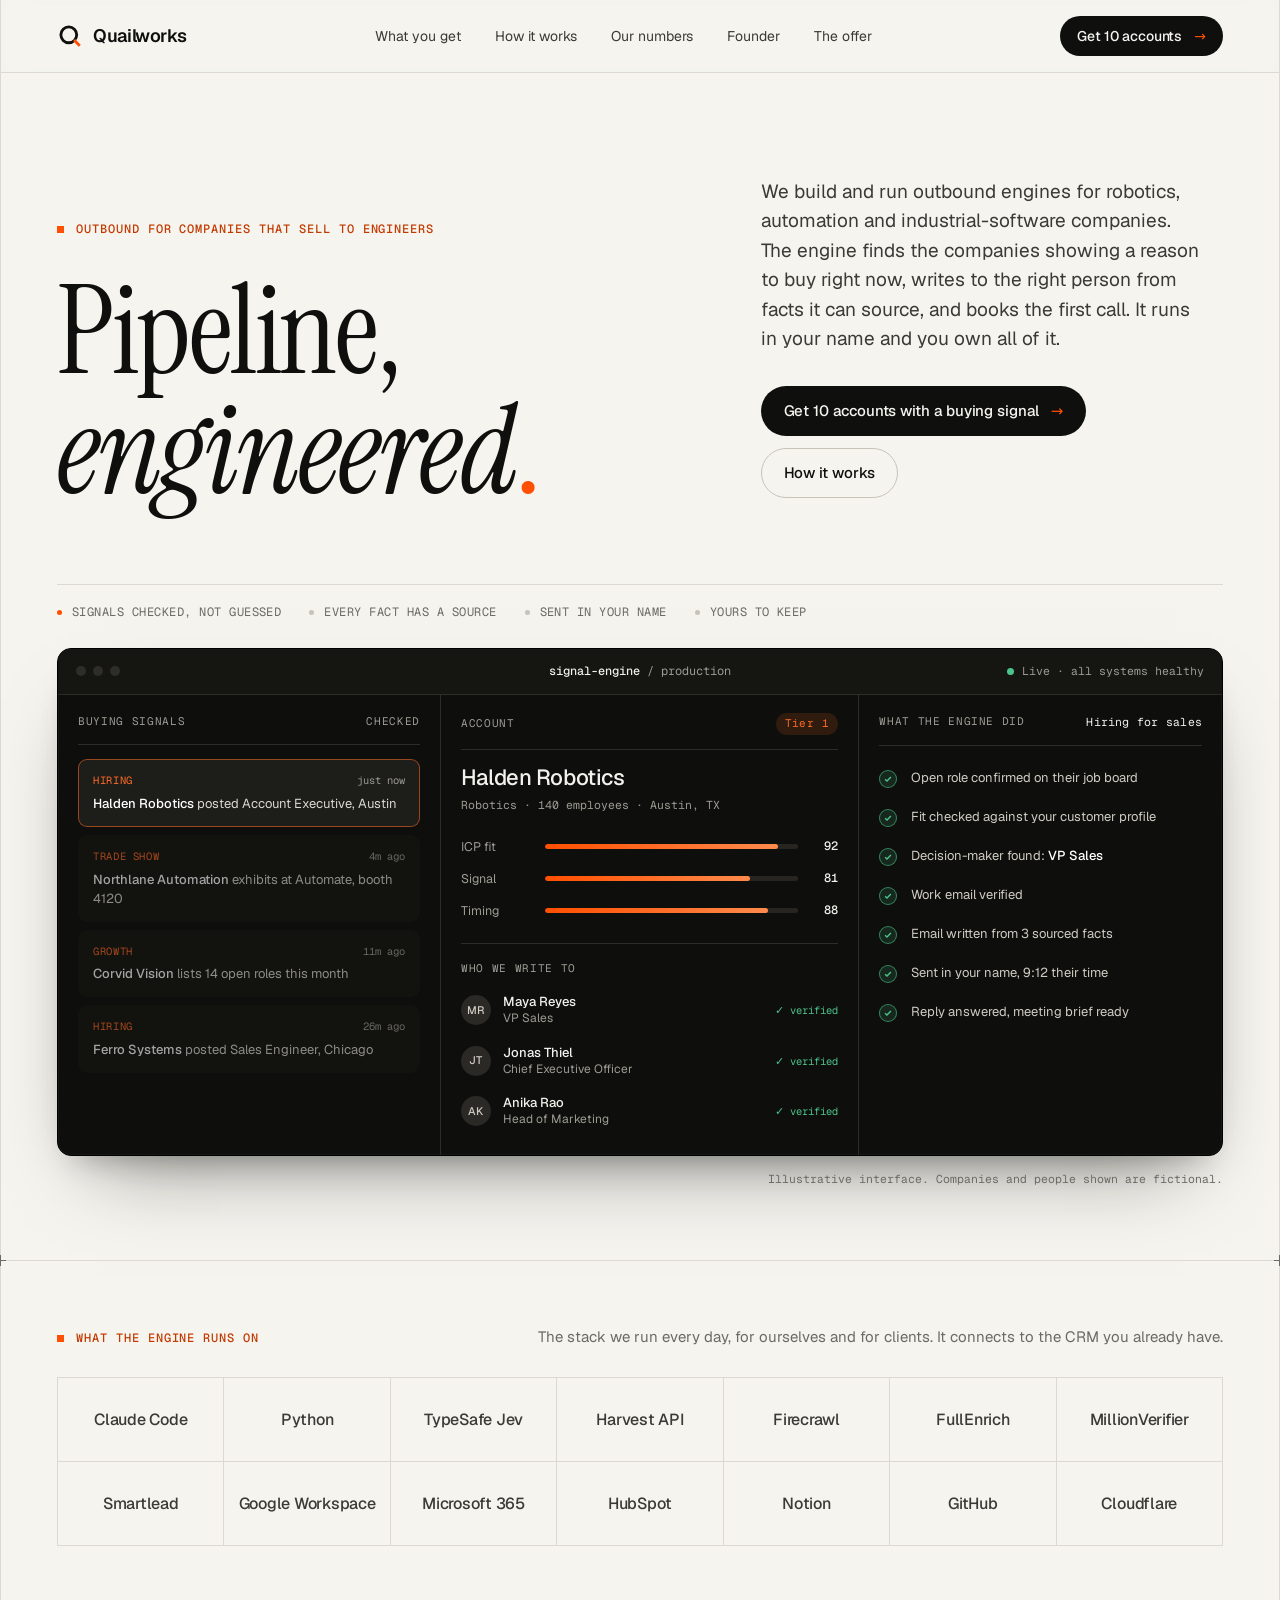
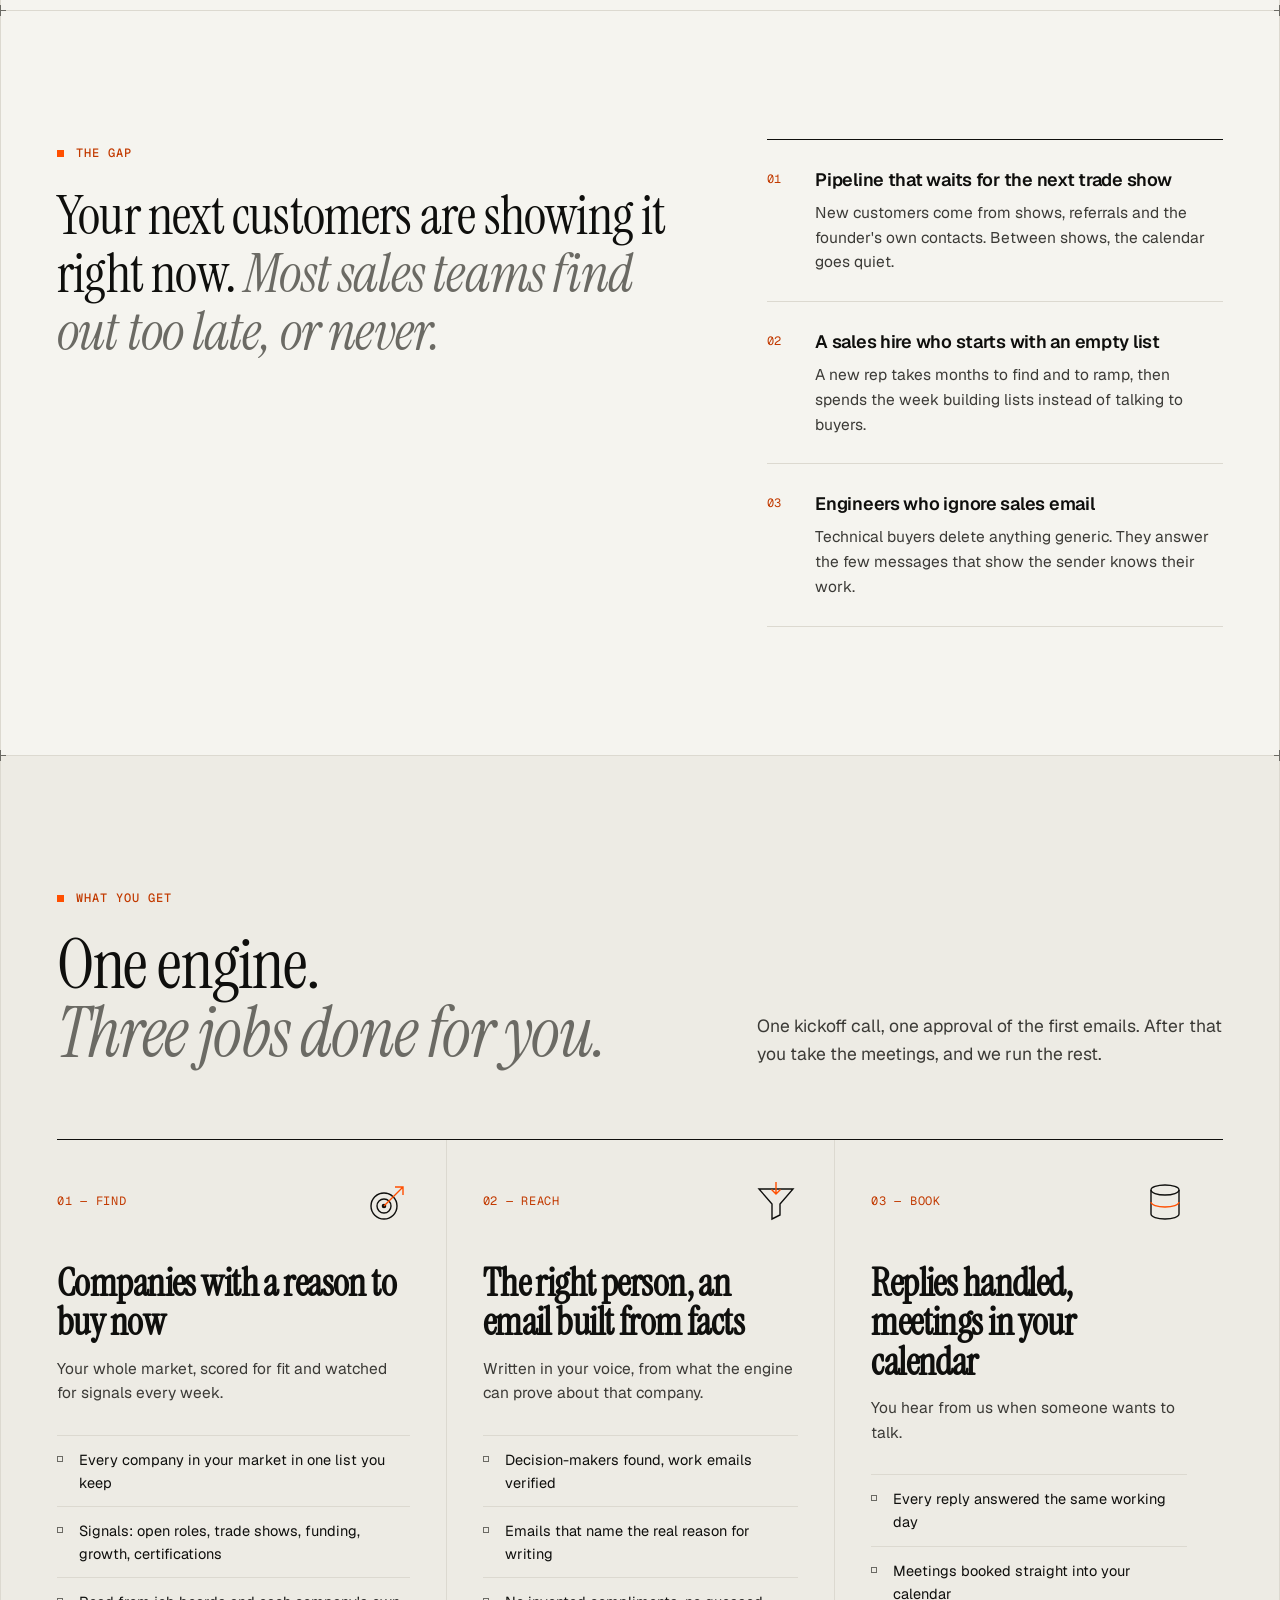
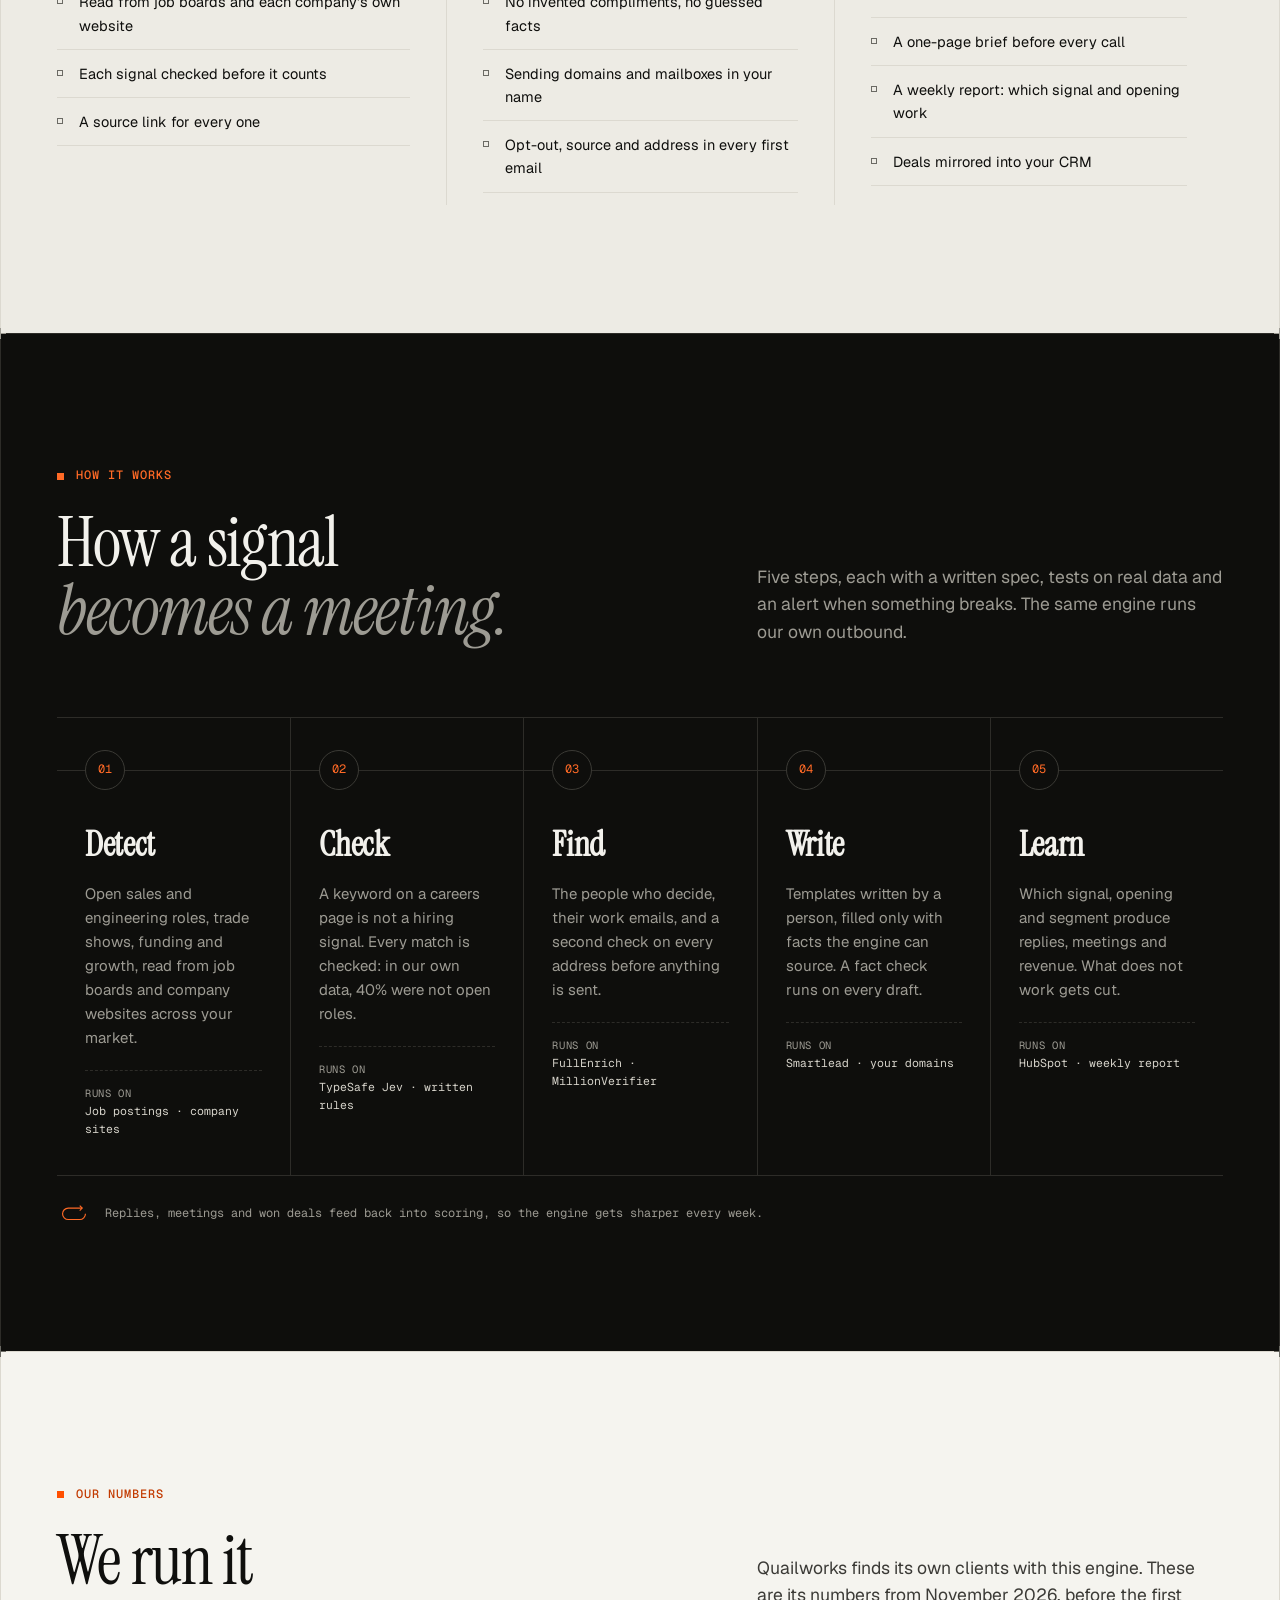
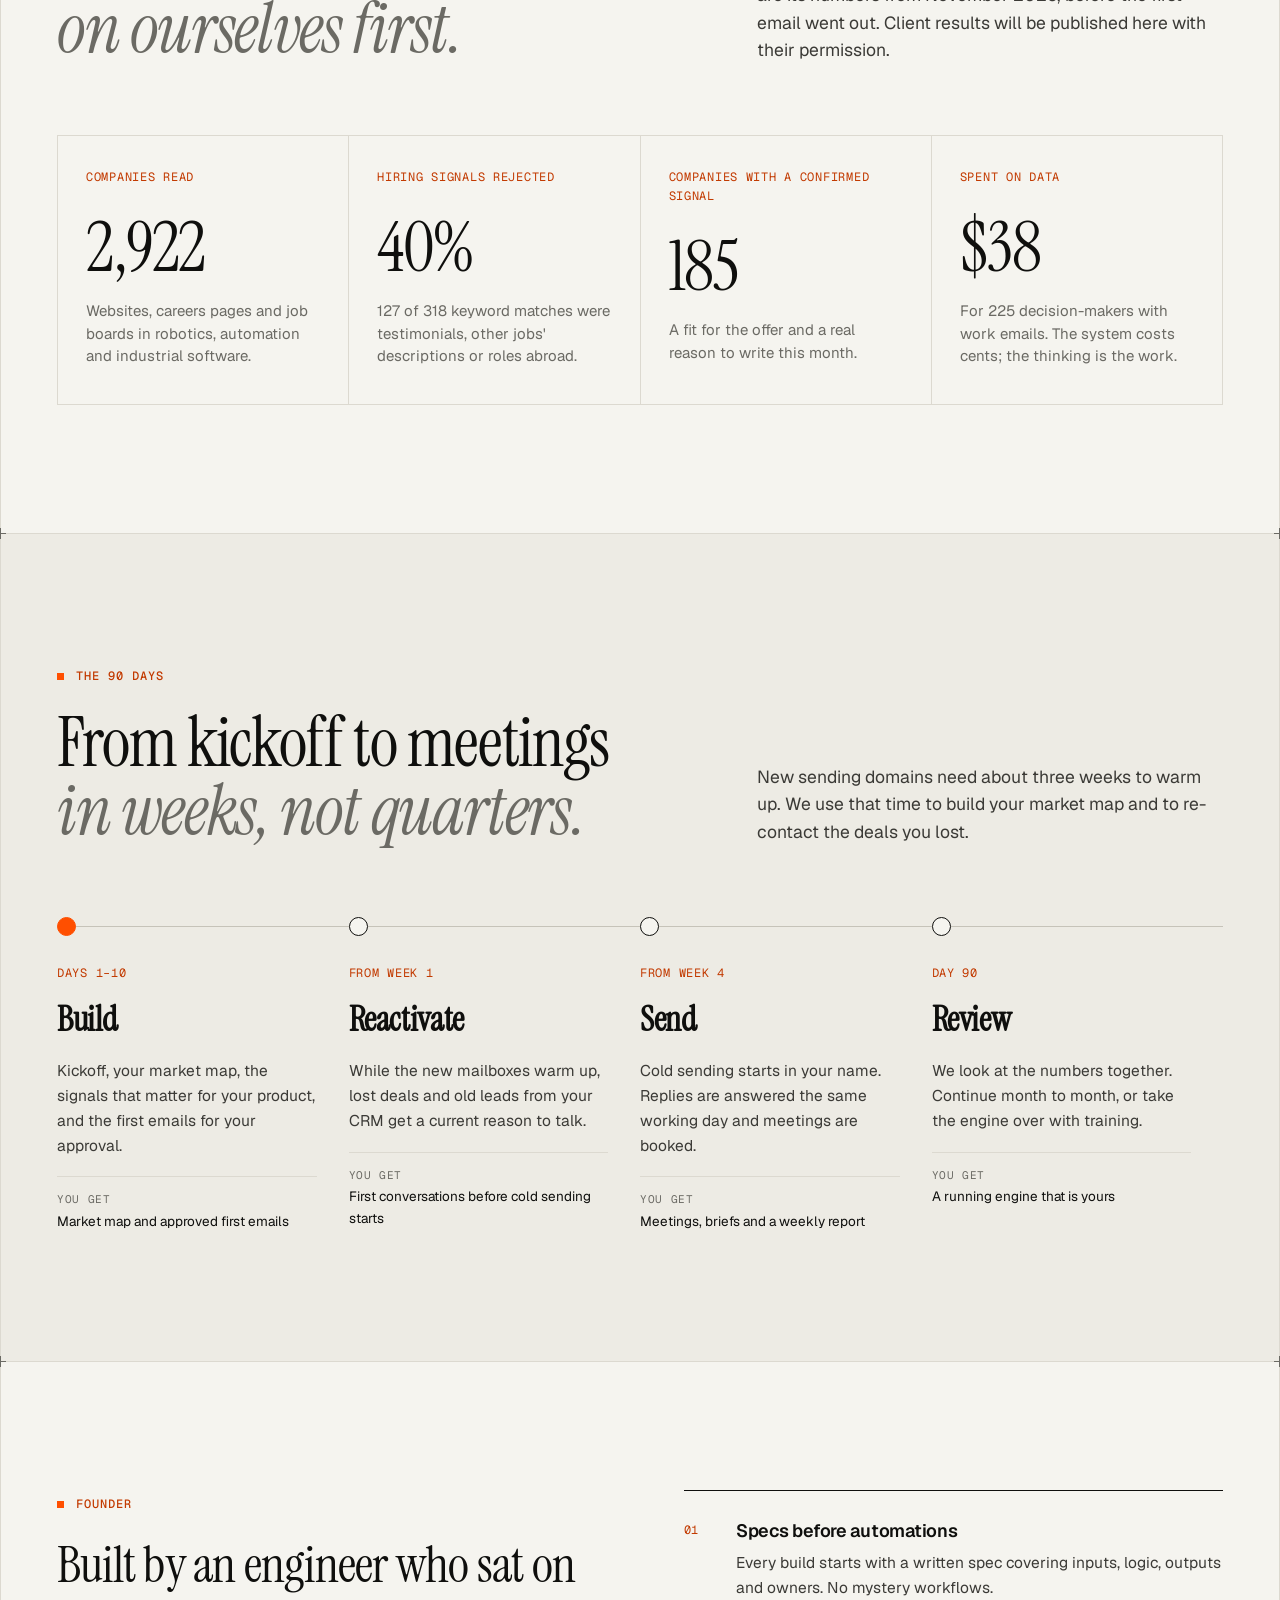
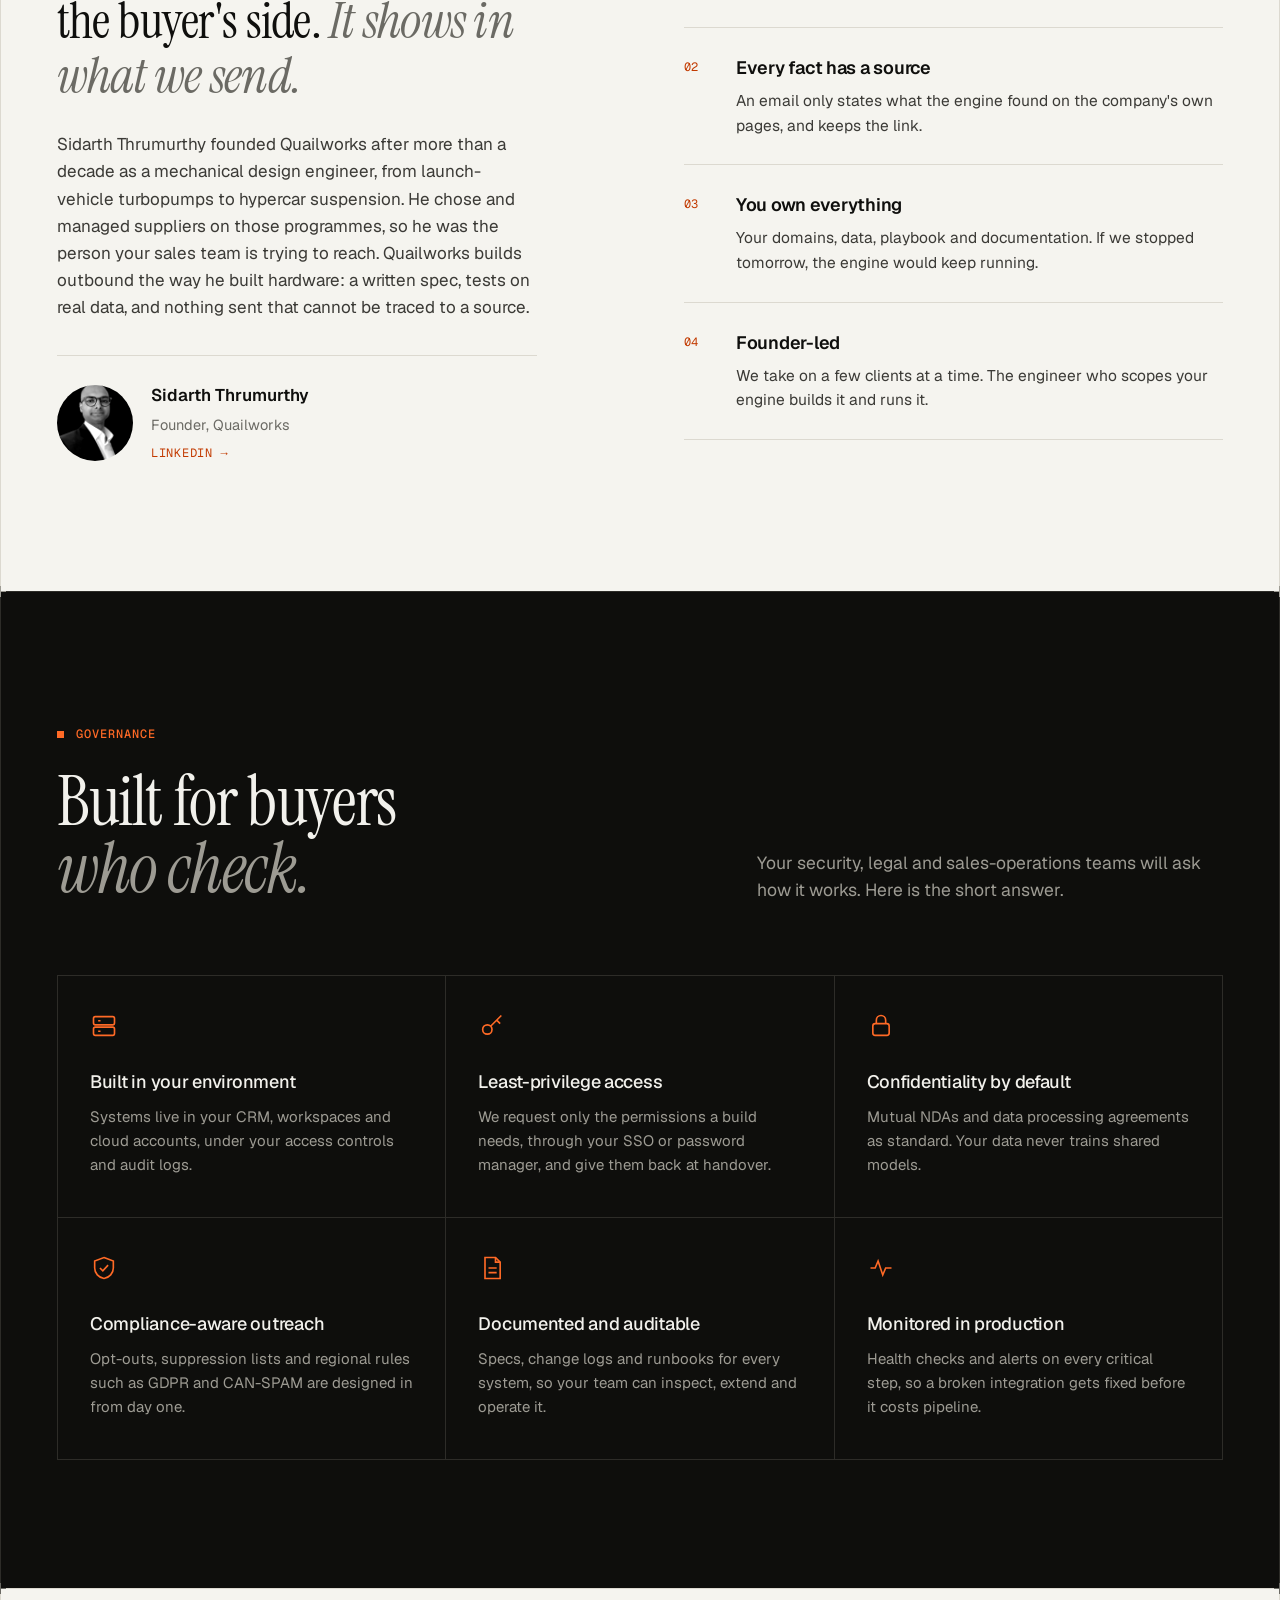
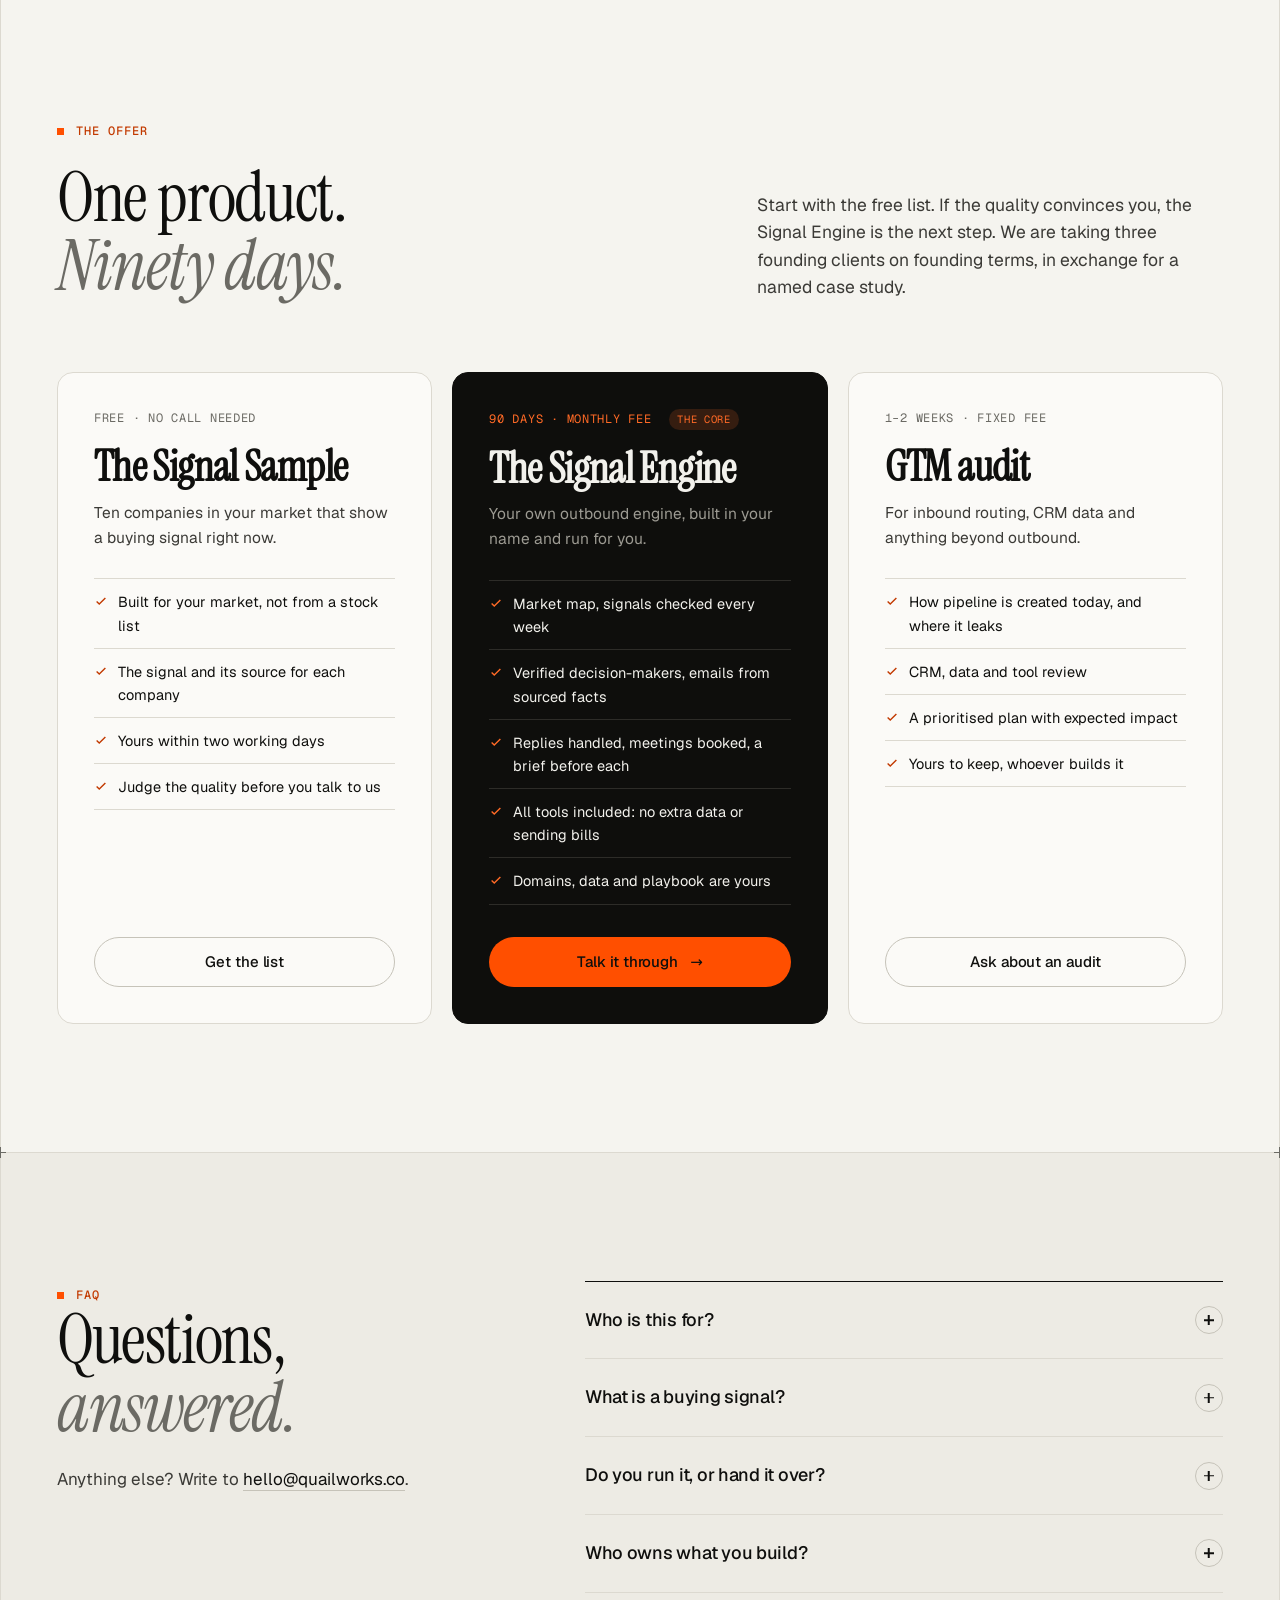
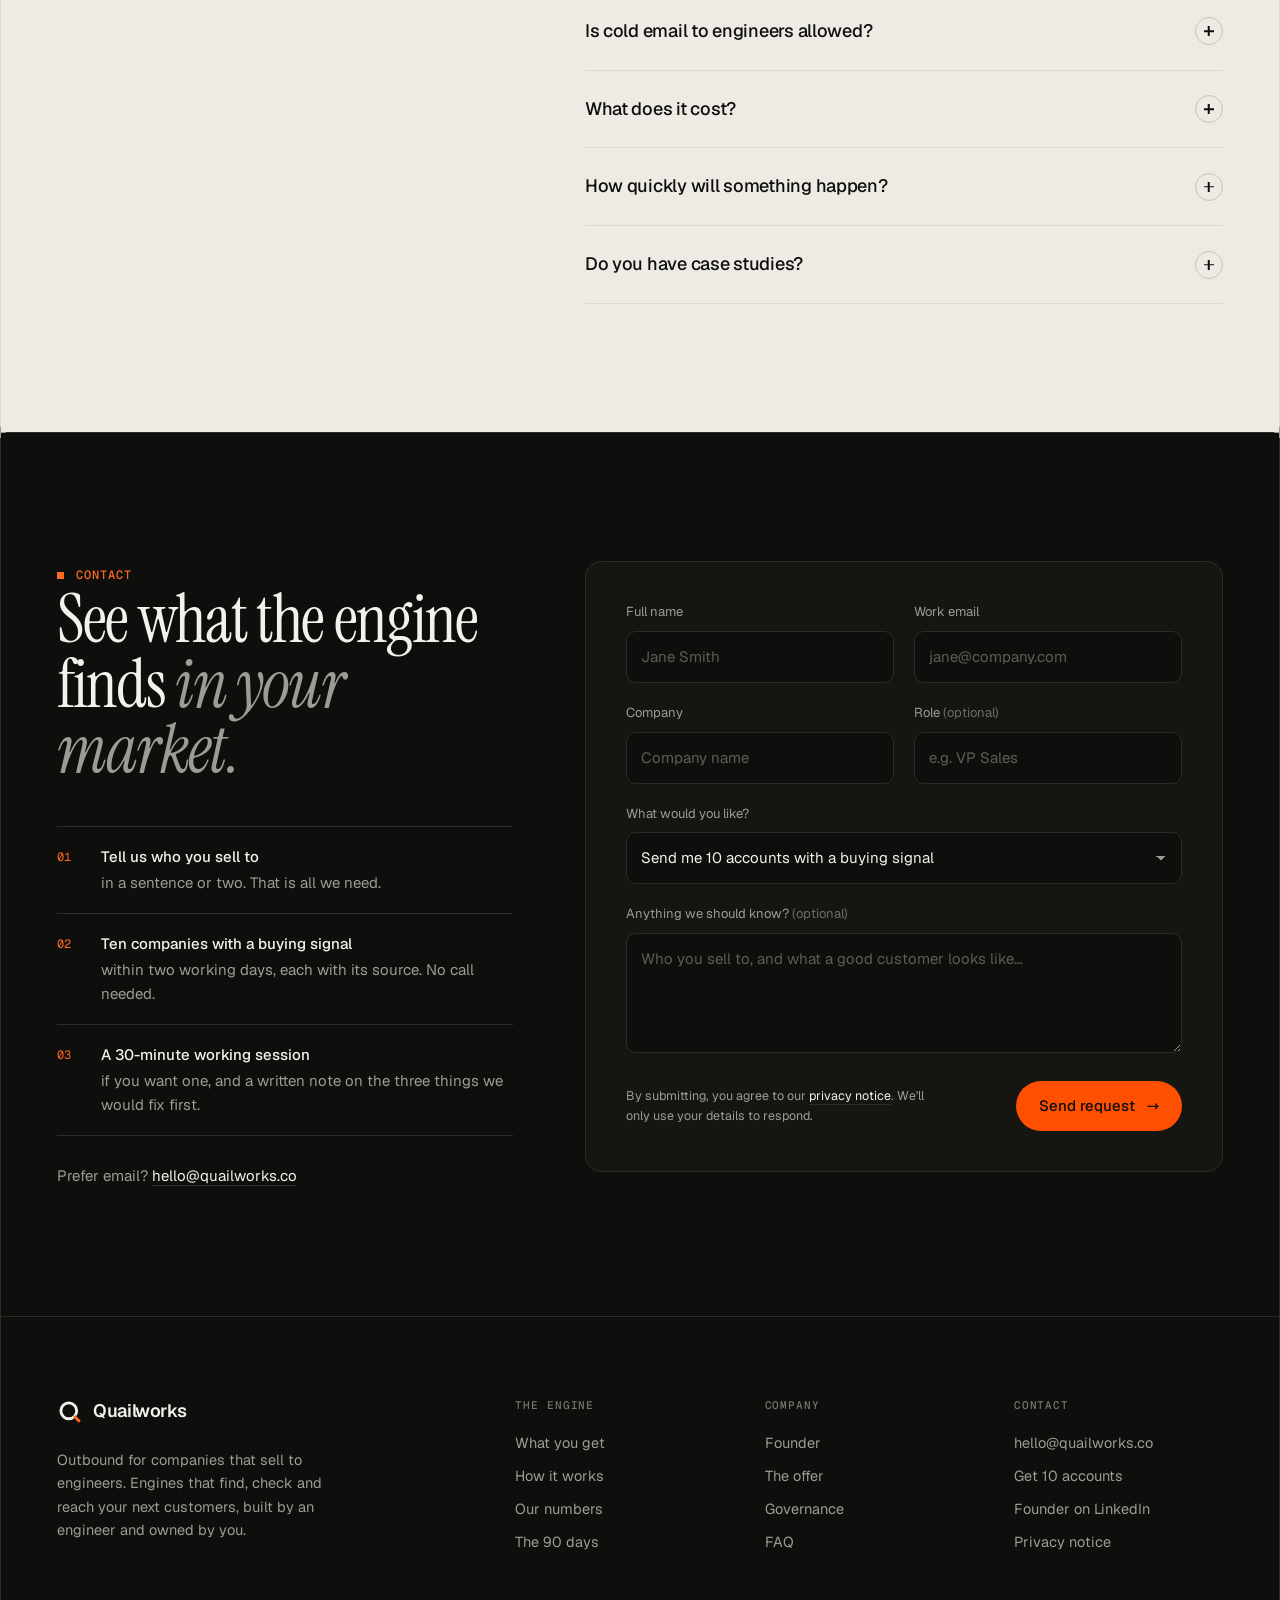
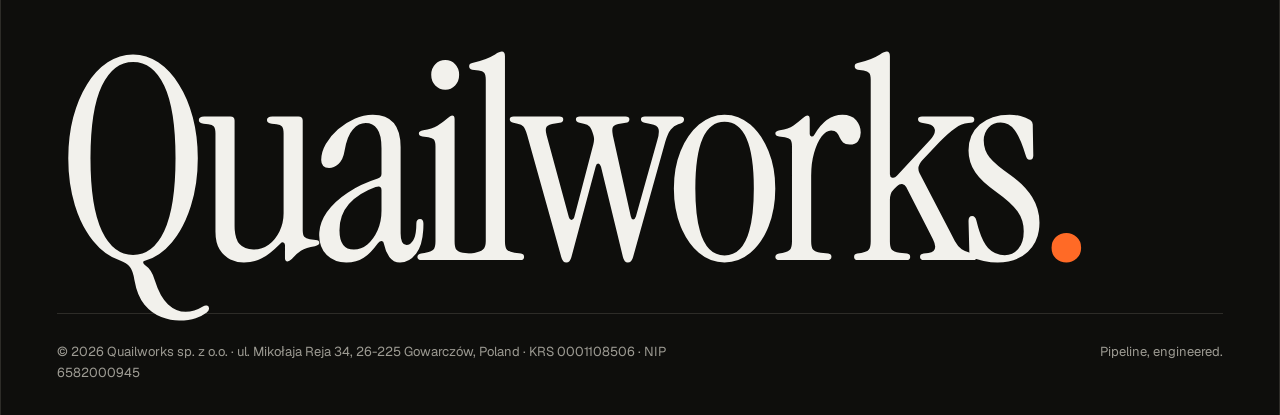
==== commit de2e3336: "Site: founder photo and LinkedIn link Co-Authored-By: Claude Fable 5.2 <noreply@anthropic.com> Claud" ====
--- a/site/index.html
+++ b/site/index.html
@@ -37,7 +37,7 @@
     "logo": "https://quailworks.co/apple-touch-icon.png",
     "email": "hello@quailworks.co",
     "description": "Outbound engines for companies that sell to engineering and plant teams: confirmed buying signals, emails written from sourced facts, first meetings booked.",
-    "founder": {"@type": "Person", "name": "Sidarth Thrumurthy", "jobTitle": "Founder"},
+    "founder": {"@type": "Person", "name": "Sidarth Thrumurthy", "jobTitle": "Founder", "sameAs": "https://www.linkedin.com/in/sidarth-thrumurthy-b6974048/"},
     "address": {"@type": "PostalAddress", "streetAddress": "ul. Mikołaja Reja 34", "postalCode": "26-225", "addressLocality": "Gowarczów", "addressCountry": "PL"},
     "taxID": "6582000945",
     "areaServed": ["US", "GB"],
@@ -401,6 +401,14 @@
             Quailworks builds outbound the way he built hardware: a written spec, tests on real data,
             and nothing sent that cannot be traced to a source.
           </p>
+          <div class="founder-card">
+            <img src="assets/img/founder.jpg" width="76" height="76" alt="Sidarth Thrumurthy, founder of Quailworks" loading="lazy" />
+            <div>
+              <b>Sidarth Thrumurthy</b>
+              <span>Founder, Quailworks</span>
+              <a href="https://www.linkedin.com/in/sidarth-thrumurthy-b6974048/" target="_blank" rel="noopener">LinkedIn <span aria-hidden="true">→</span></a>
+            </div>
+          </div>
         </div>
         <ol class="principles">
           <li class="reveal d1">
@@ -670,6 +678,7 @@
           <ul>
             <li><a href="mailto:hello@quailworks.co">hello@quailworks.co</a></li>
             <li><a href="#contact">Get 10 accounts</a></li>
+            <li><a href="https://www.linkedin.com/in/sidarth-thrumurthy-b6974048/" target="_blank" rel="noopener">Founder on LinkedIn</a></li>
             <li><a href="privacy.html">Privacy notice</a></li>
           </ul>
         </div>
--- a/site/assets/css/styles.css
+++ b/site/assets/css/styles.css
@@ -657,3 +657,12 @@
 @media (max-width: 960px) { .stats { grid-template-columns: repeat(2, 1fr); } }
 @media (max-width: 560px) { .stats { grid-template-columns: 1fr; } .stat { padding: 26px 20px 28px; } }
 .foot-bottom span:first-child { max-width: 72ch; }
+
+/* Founder */
+.founder-card { display: flex; align-items: center; gap: 18px; margin-top: 34px; padding-top: 26px; border-top: 1px solid var(--line); max-width: 480px; }
+.founder-card img { width: 76px; height: 76px; border-radius: 50%; object-fit: cover; flex: none; filter: grayscale(1) contrast(1.05); }
+.founder-card div { display: flex; flex-direction: column; gap: 3px; }
+.founder-card b { font-size: 17px; font-weight: 600; }
+.founder-card span { color: var(--ink-3); font-size: 14.5px; }
+.founder-card a { font-family: var(--mono); font-size: 12px; letter-spacing: .06em; text-transform: uppercase; color: var(--accent-ink); margin-top: 5px; }
+.founder-card a span { color: inherit; font-size: inherit; }
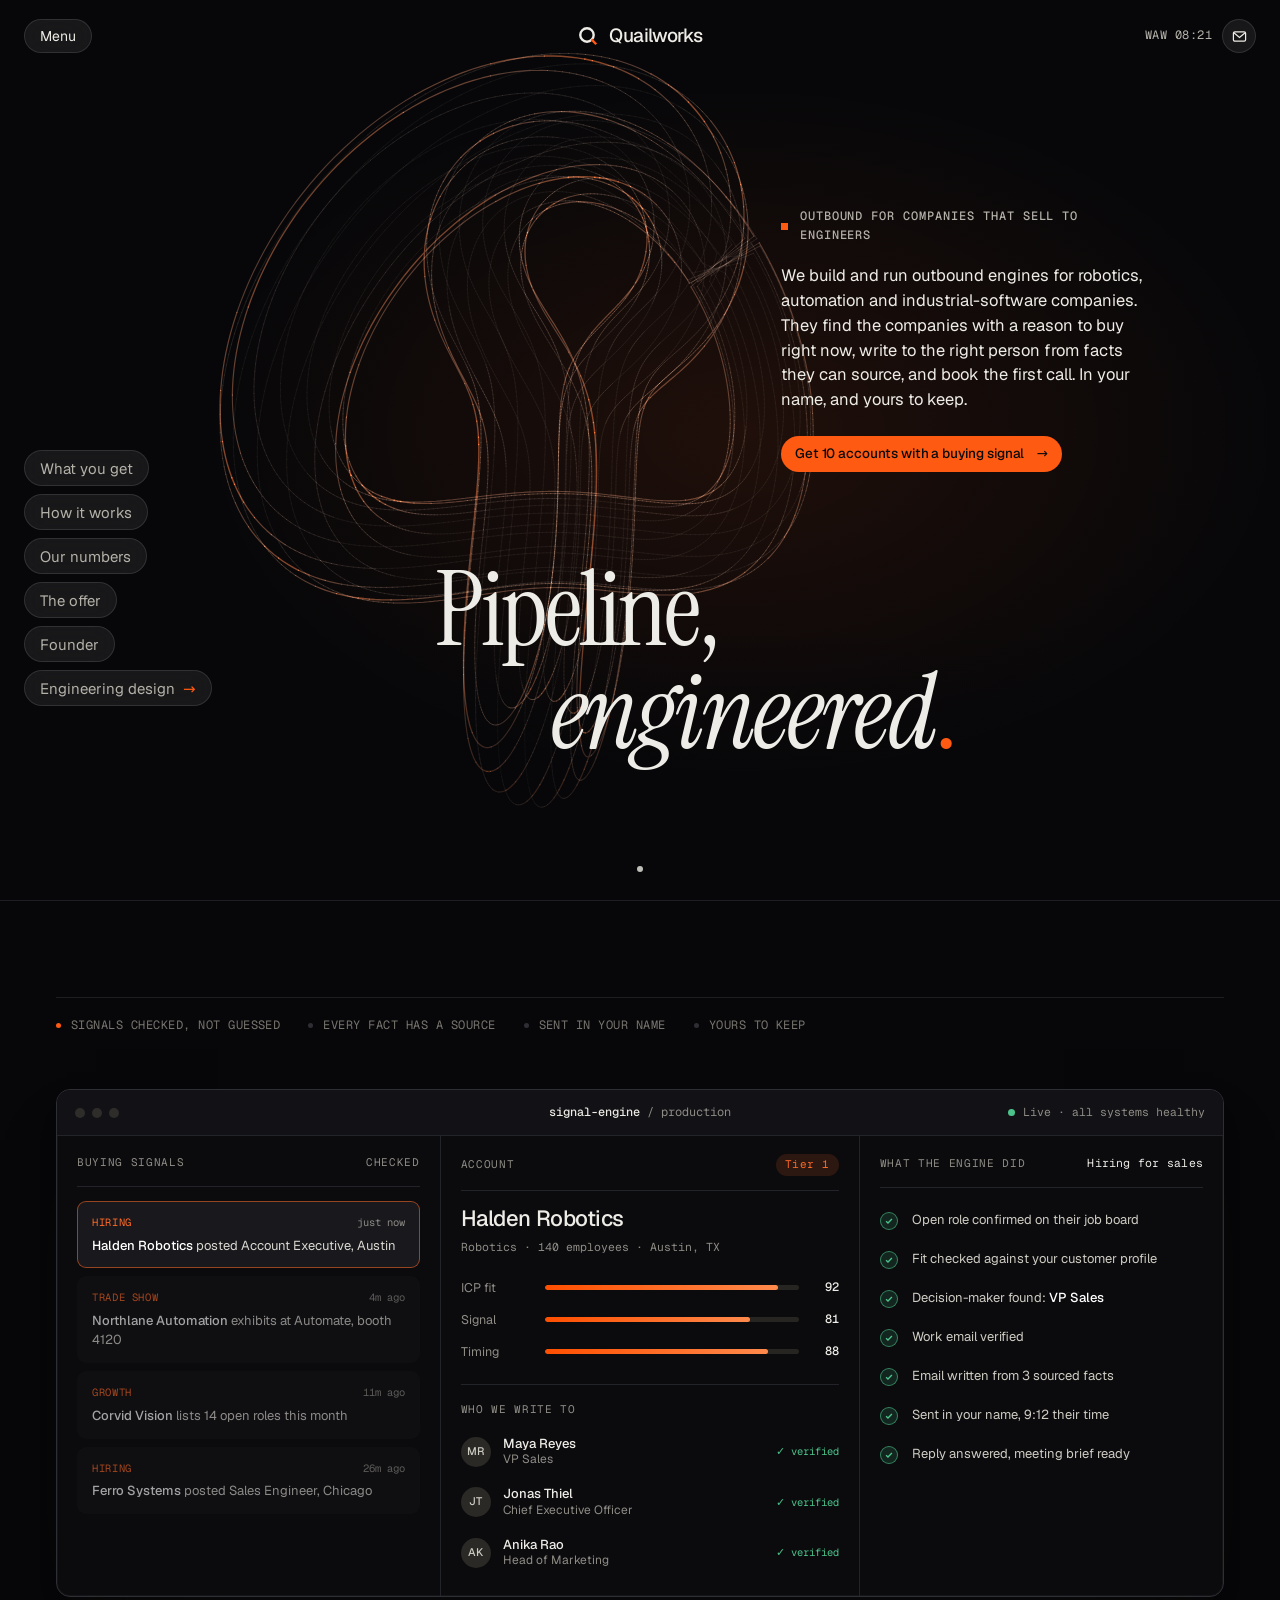
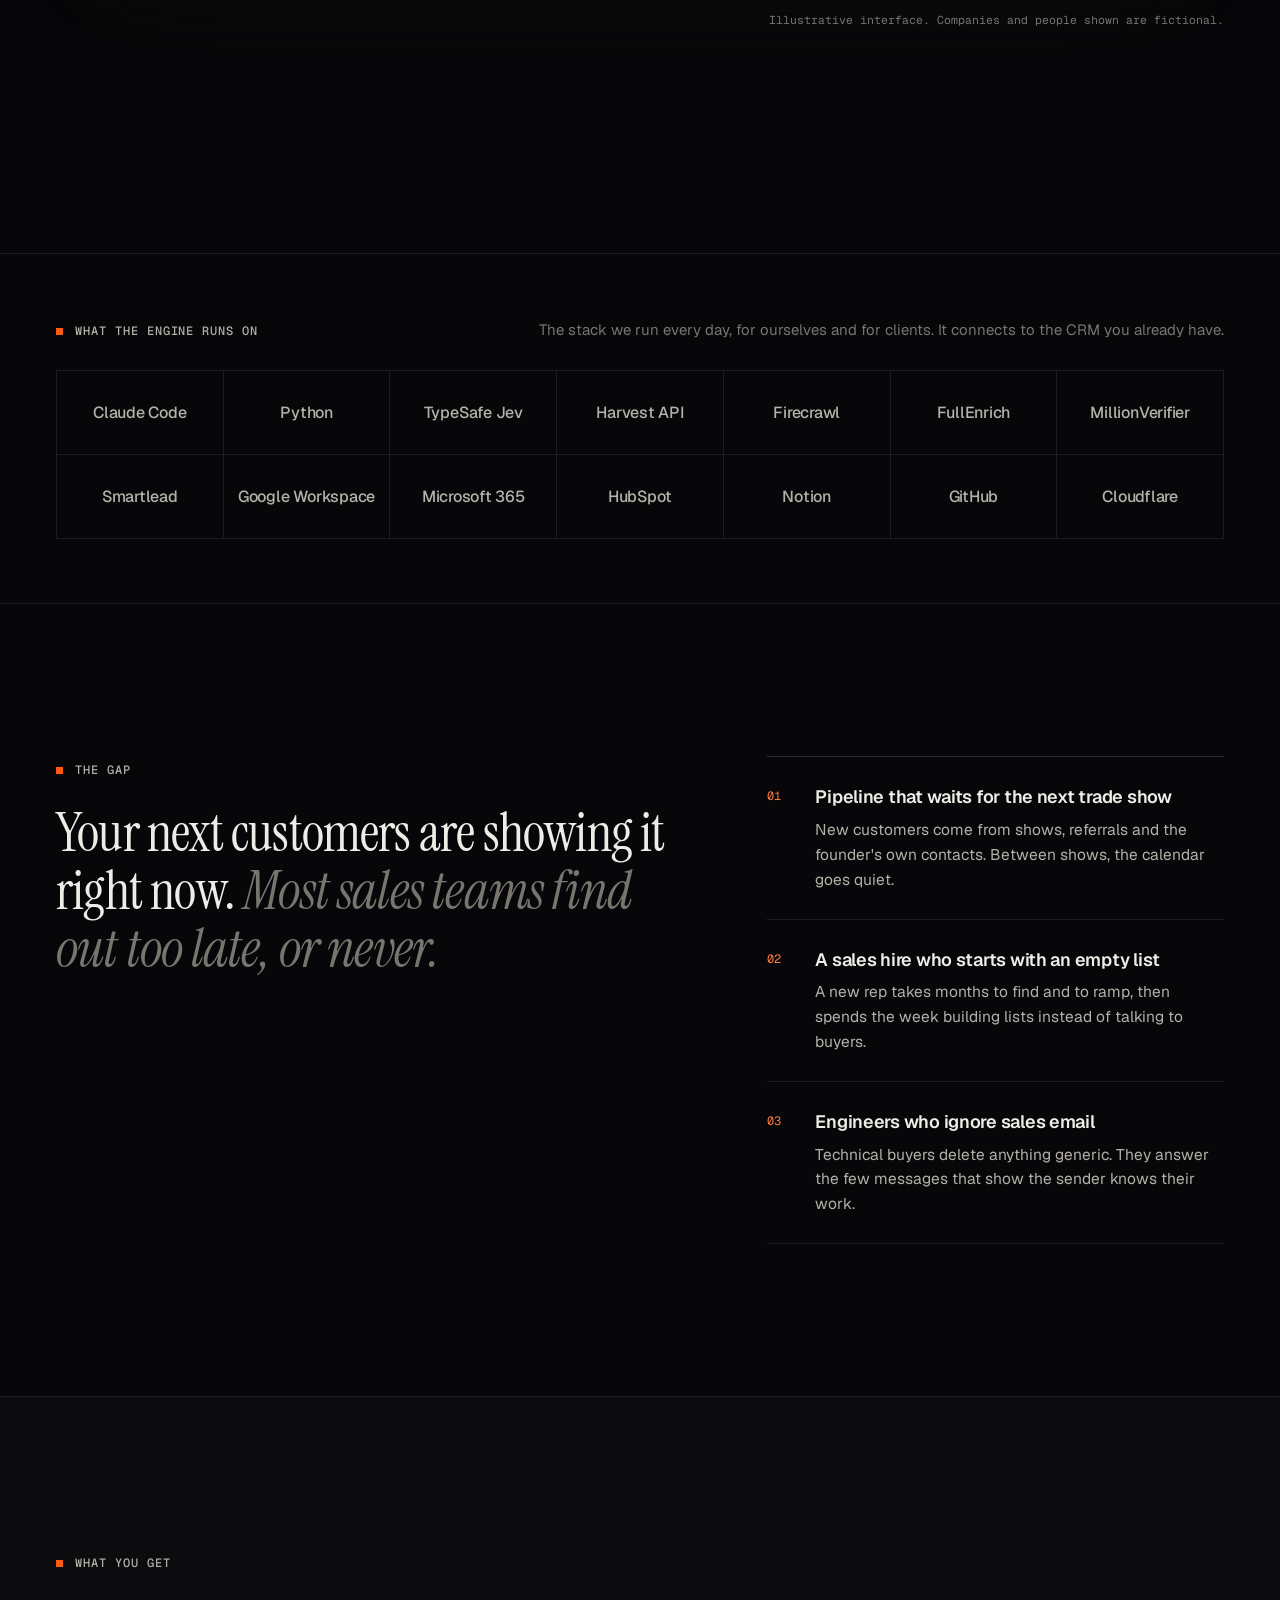
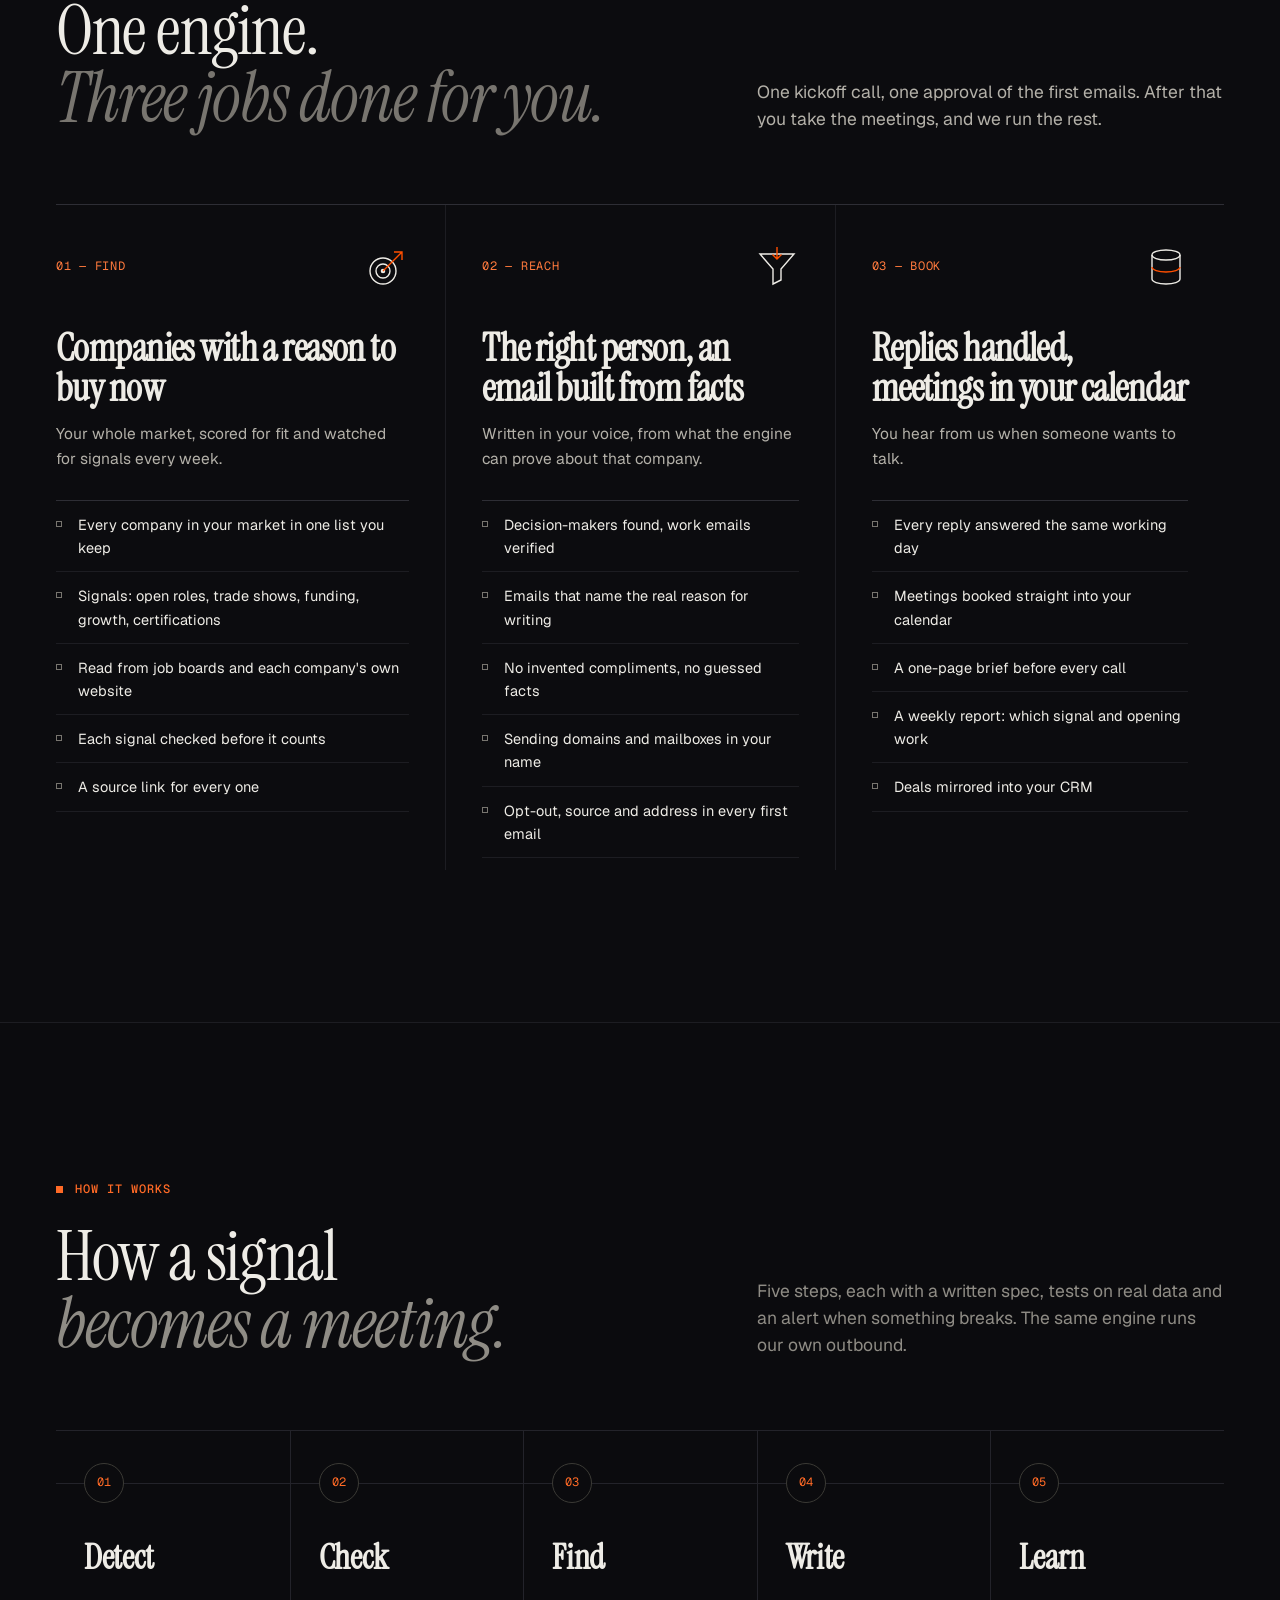
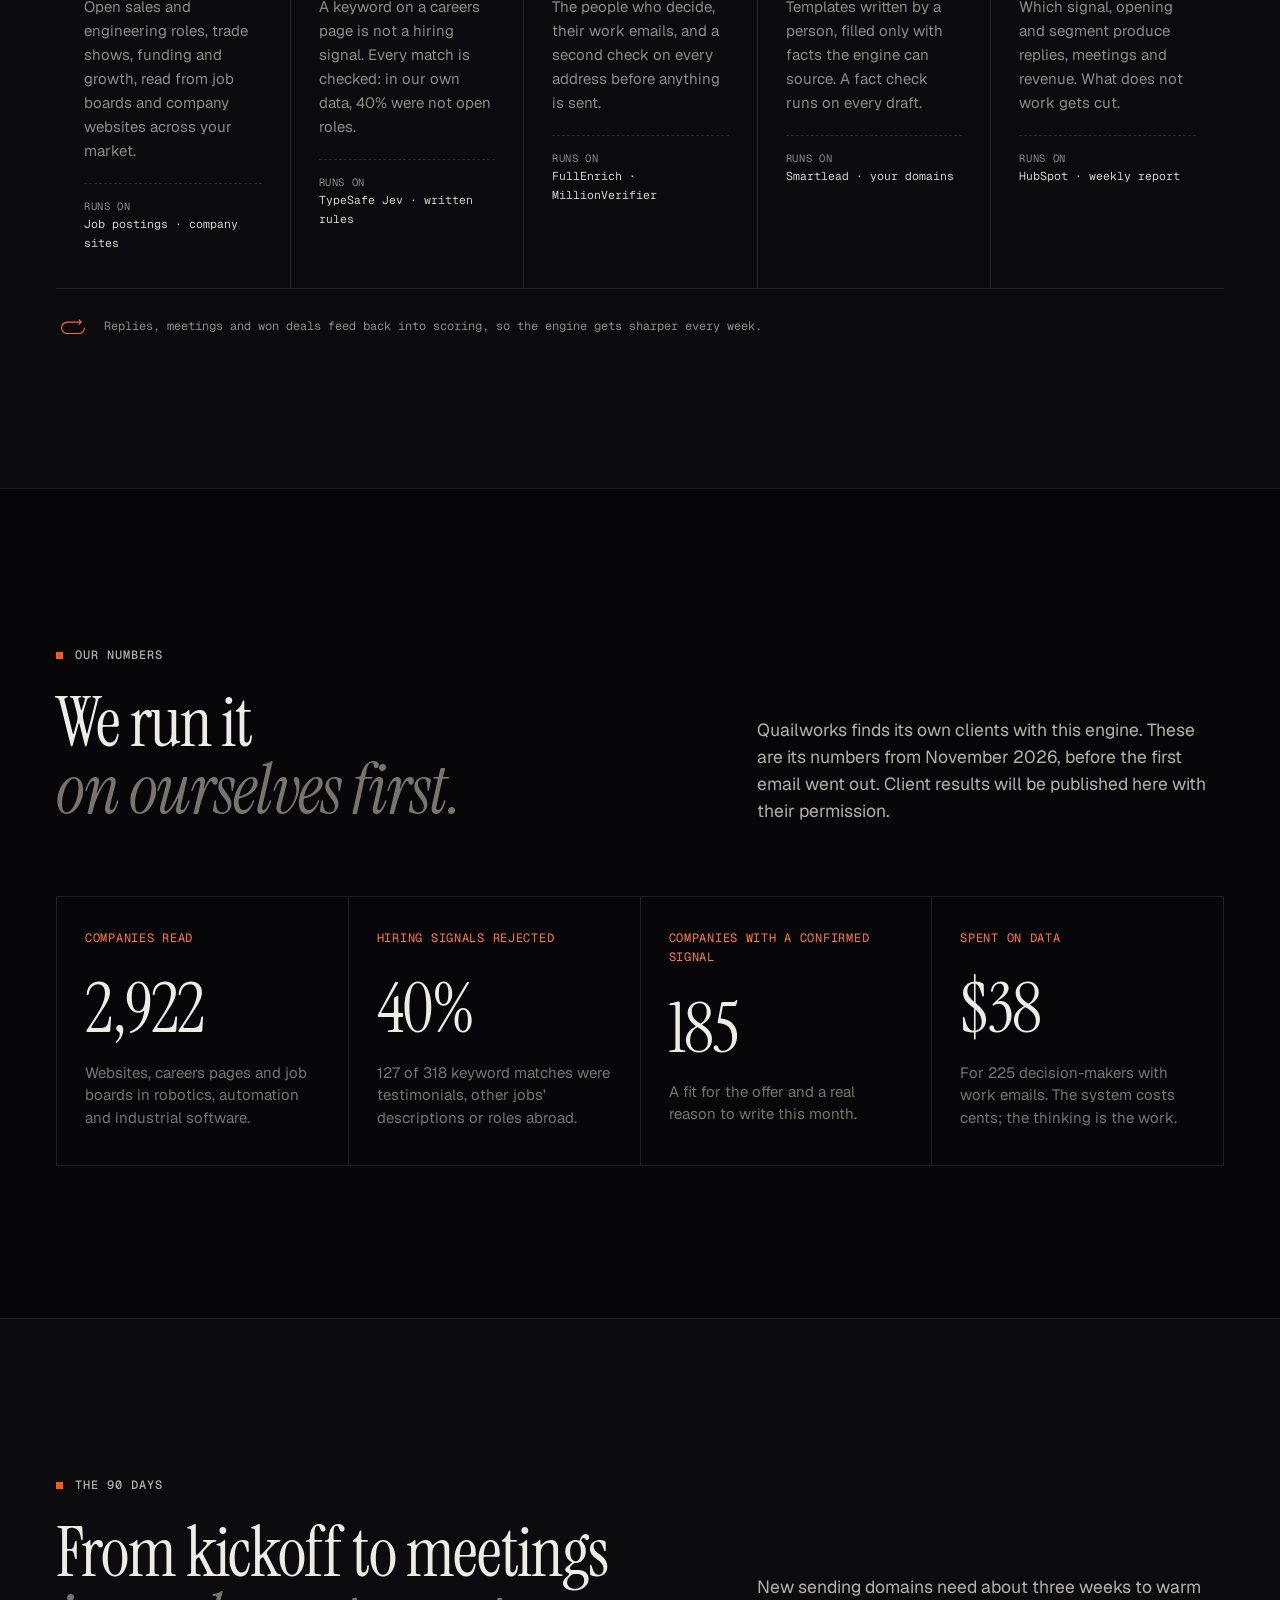
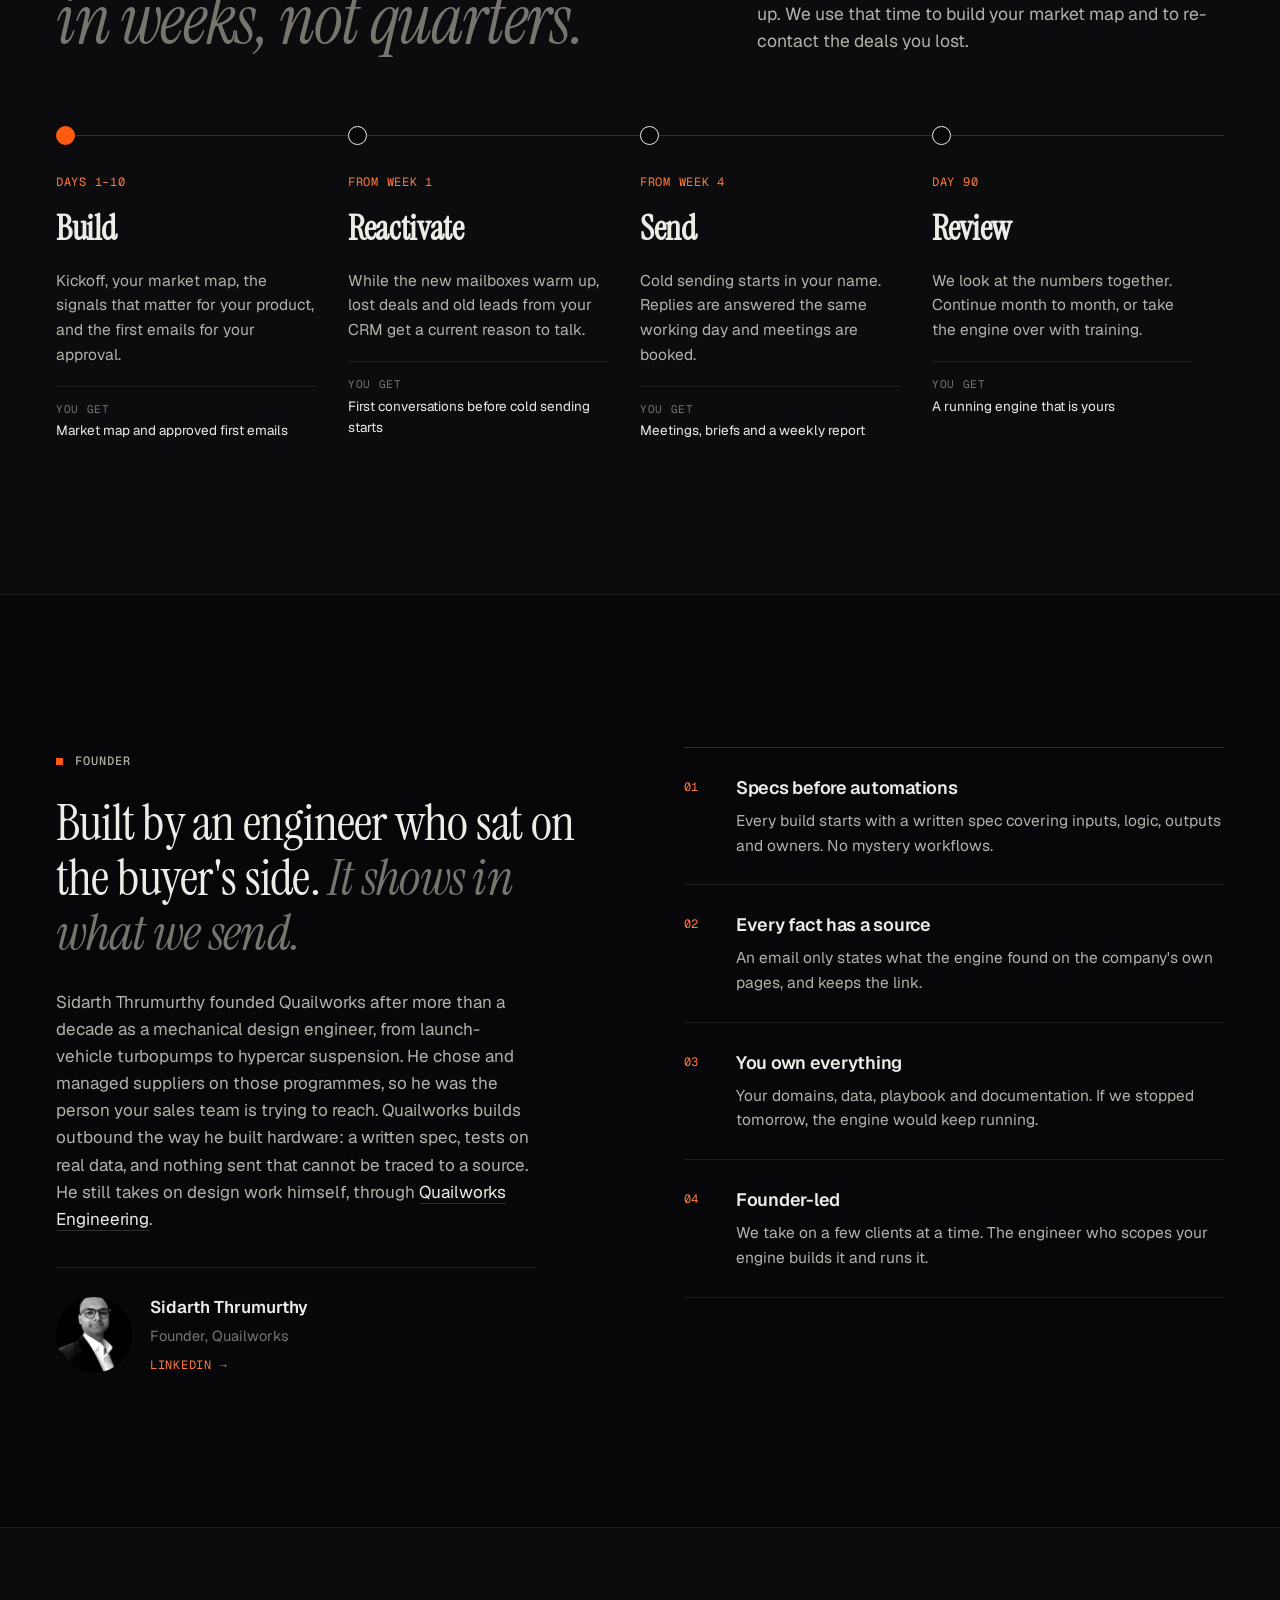
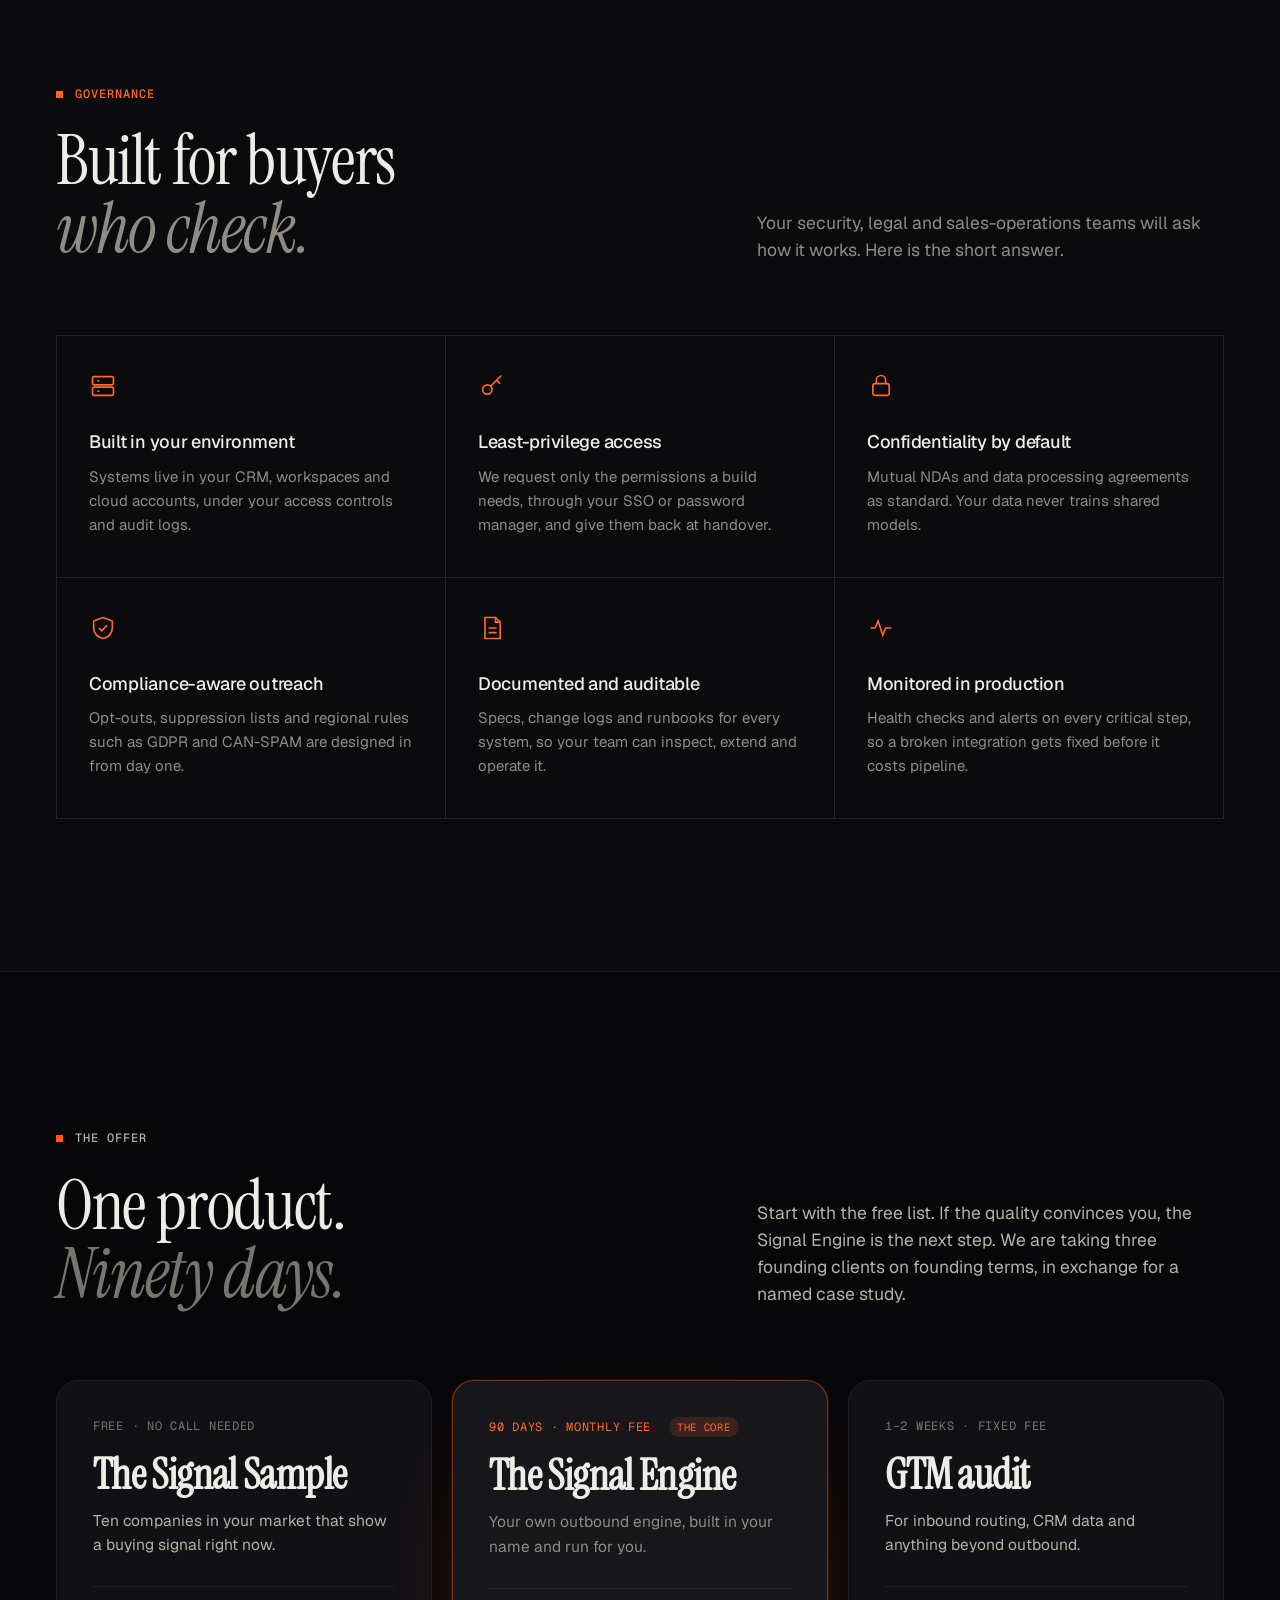
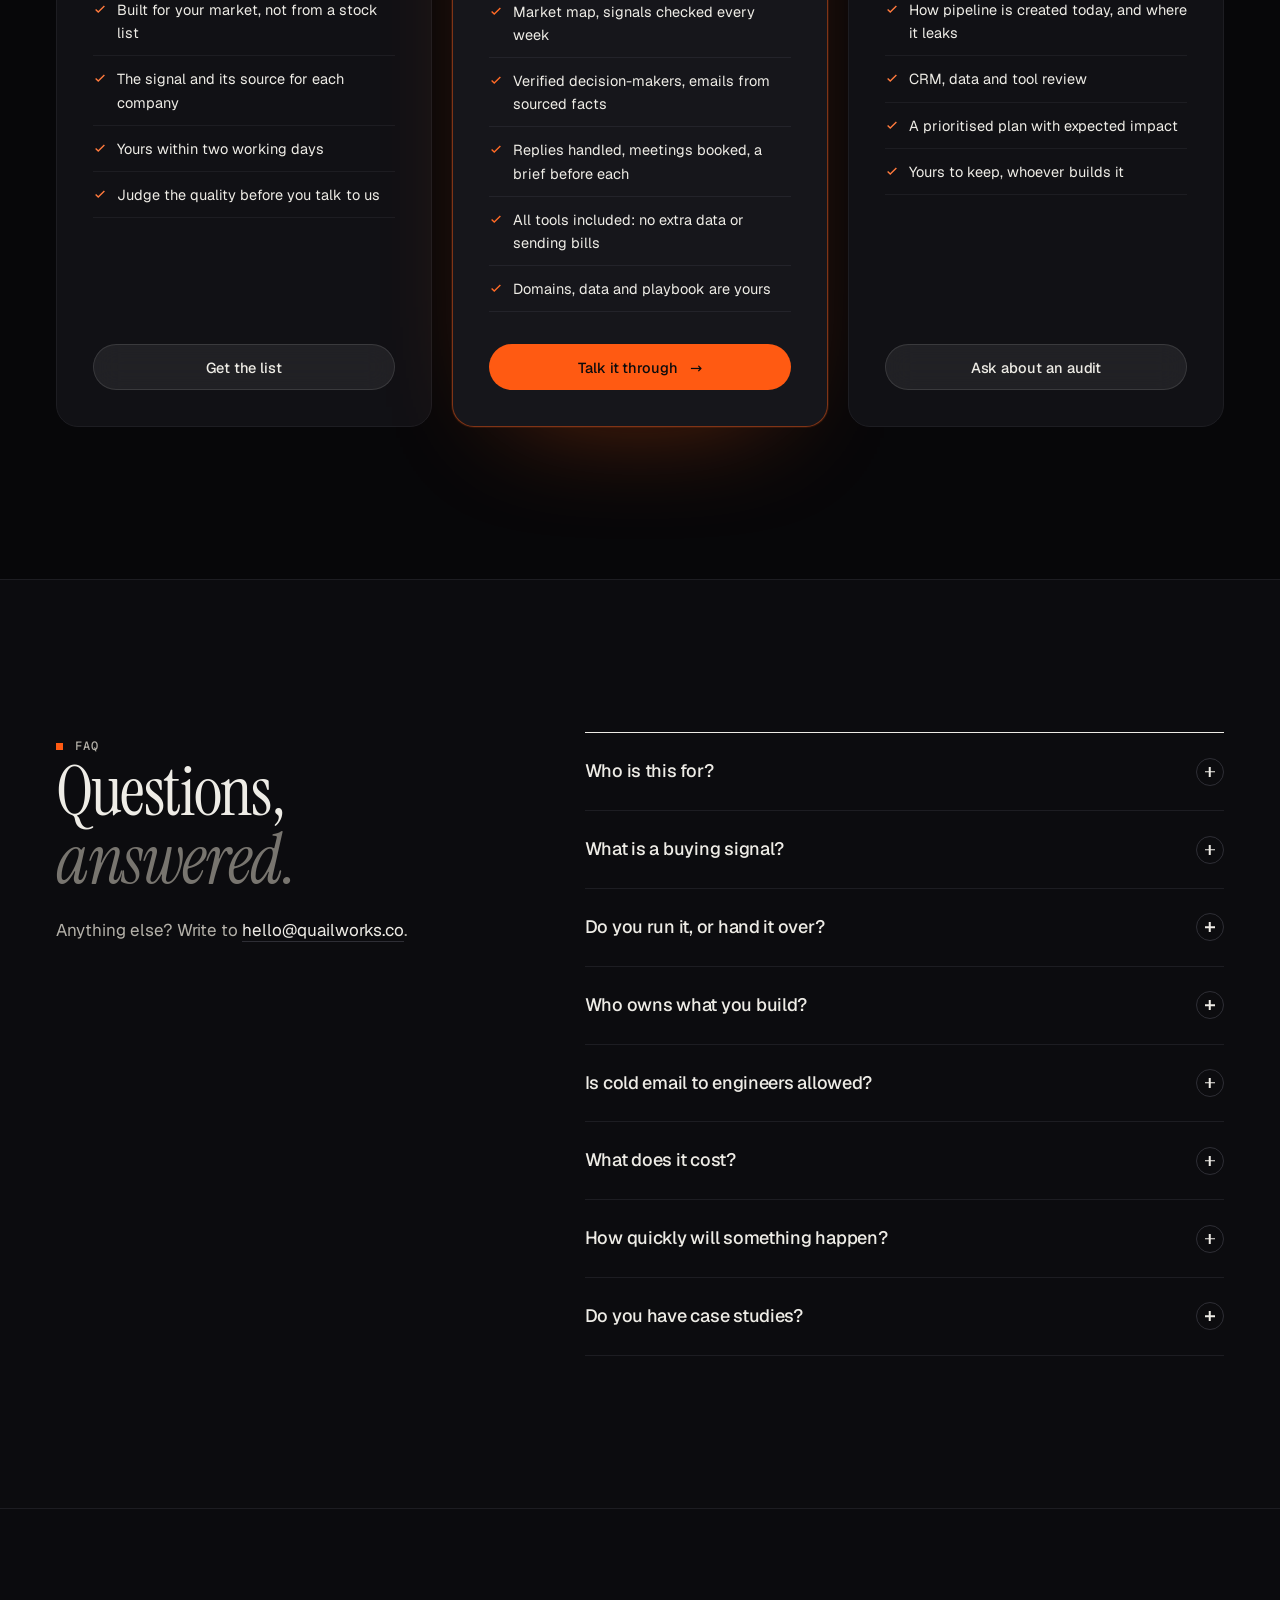
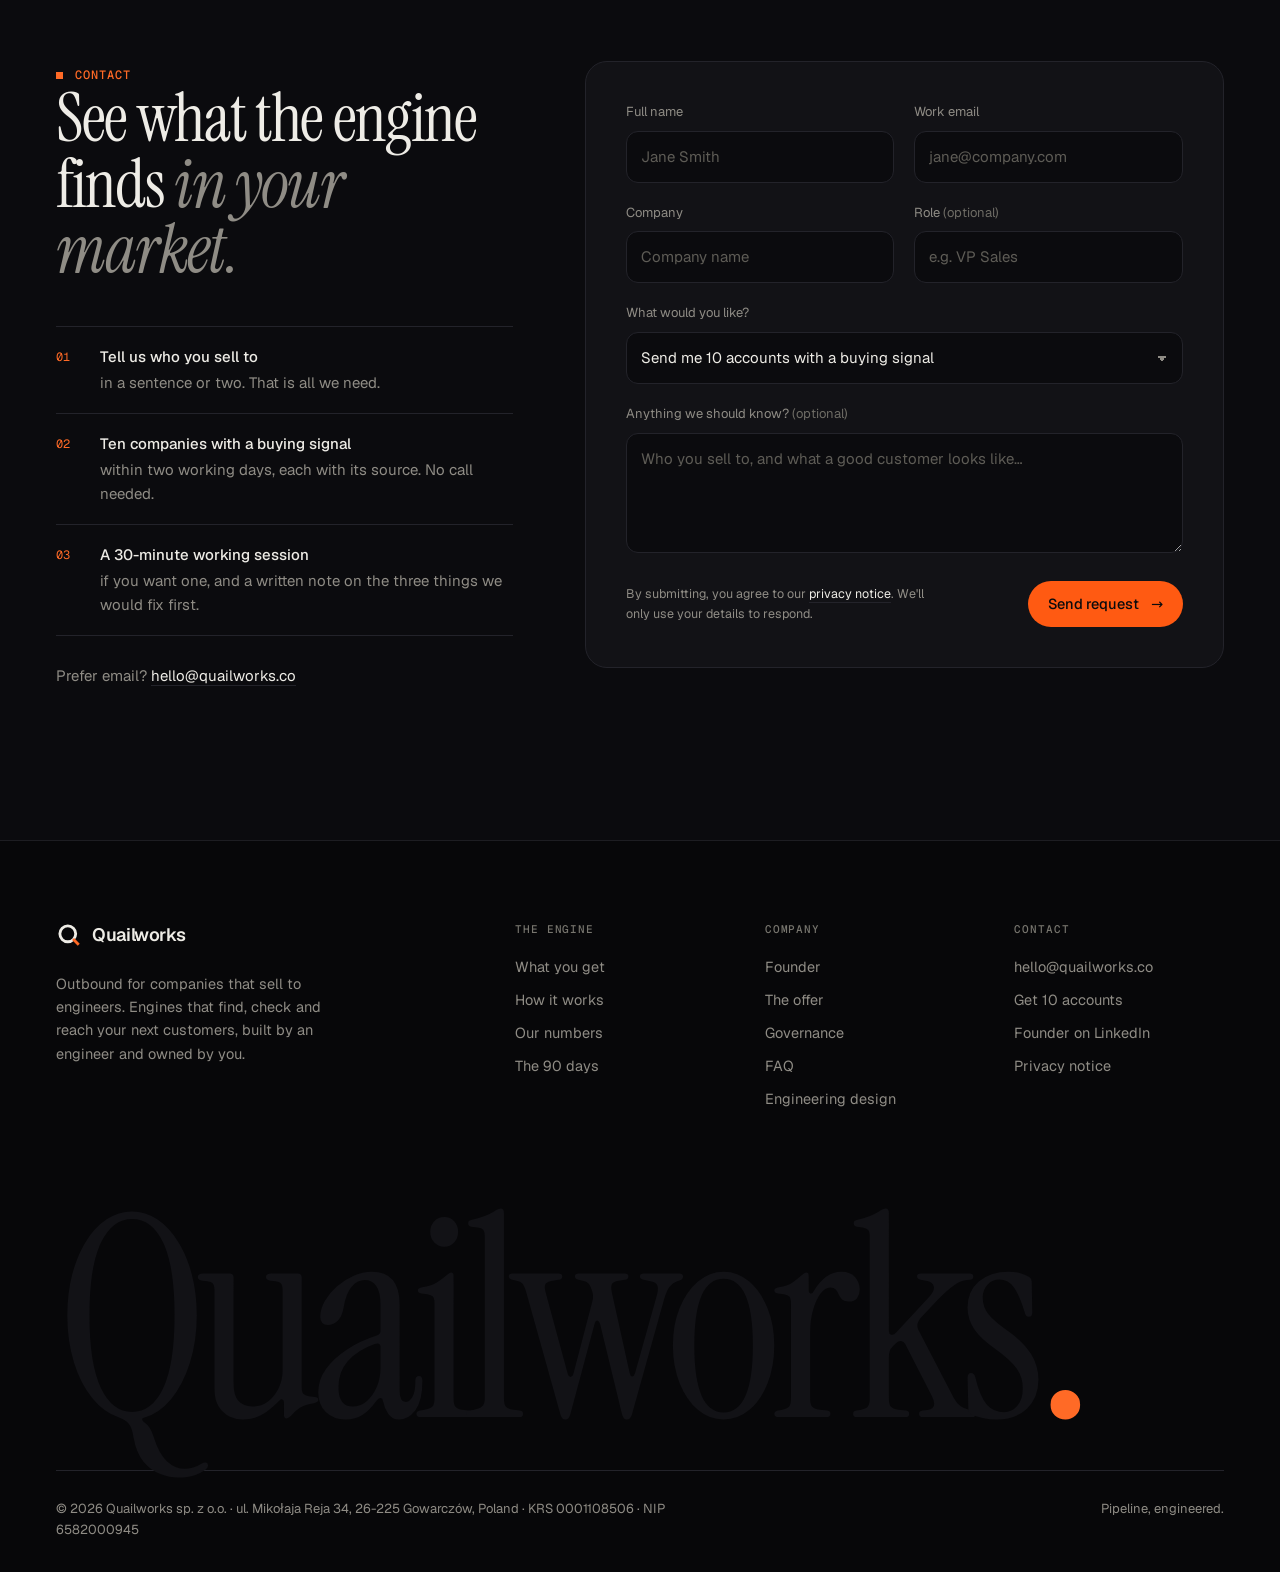
==== commit 6b53db80: "Site: engineering page and a dark studio theme (preview, not deployed) - site/engineering.html (quai" ====
--- a/site/index.html
+++ b/site/index.html
@@ -6,8 +6,8 @@
   <title>Quailworks — Outbound for companies that sell to engineers</title>
   <meta name="description" content="Quailworks builds and runs outbound engines for robotics, automation and industrial-software companies: accounts with a confirmed buying signal, emails written from sourced facts, first meetings booked. Built by an engineer, owned by you." />
   <link rel="canonical" href="https://quailworks.co/" />
-  <meta name="theme-color" content="#F5F4EF" />
-  <meta name="color-scheme" content="light" />
+  <meta name="theme-color" content="#070709" />
+  <meta name="color-scheme" content="dark" />
 
   <meta property="og:type" content="website" />
   <meta property="og:site_name" content="Quailworks" />
@@ -25,6 +25,7 @@
   <link rel="preload" href="assets/fonts/instrument-serif-latin.woff2" as="font" type="font/woff2" crossorigin />
   <link rel="preload" href="assets/fonts/geist-latin.woff2" as="font" type="font/woff2" crossorigin />
   <link rel="stylesheet" href="assets/css/styles.css" />
+  <link rel="stylesheet" href="assets/css/studio.css" />
   <script>document.documentElement.classList.add('js')</script>
 
   <script type="application/ld+json">
@@ -51,59 +52,59 @@
   <!-- ═══ NAV ═══ -->
   <header class="nav" id="nav">
     <div class="wrap">
-      <a class="brand" href="#top" aria-label="Quailworks — home">
-        <svg viewBox="0 0 32 32" aria-hidden="true"><circle cx="14.5" cy="14.5" r="9.75" fill="none" stroke="currentColor" stroke-width="3.5"/><path d="M21 21l7 7" stroke="#FF4F00" stroke-width="3.5"/></svg>
+      <button class="menu-btn" type="button" aria-label="Open menu" aria-expanded="false" aria-controls="mobile-menu"><span></span><b class="m-open">Menu</b><b class="m-close">Close</b></button>
+      <a class="brand" href="/" aria-label="Quailworks — home">
+        <svg viewBox="0 0 32 32" aria-hidden="true"><circle cx="14.5" cy="14.5" r="9.75" fill="none" stroke="currentColor" stroke-width="3.5"/><path d="M21 21l7 7" stroke="#FF5A12" stroke-width="3.5"/></svg>
         Quailworks
       </a>
-      <nav aria-label="Primary">
-        <ul class="nav-links">
-          <li><a href="#services">What you get</a></li>
-          <li><a href="#engine">How it works</a></li>
-          <li><a href="#proof">Our numbers</a></li>
-          <li><a href="#why">Founder</a></li>
-          <li><a href="#offer">The offer</a></li>
-        </ul>
-      </nav>
       <div class="nav-cta">
-        <a class="btn btn-ink btn-sm" href="#contact">Get 10 accounts <span class="arr" aria-hidden="true">→</span></a>
-        <button class="menu-btn" type="button" aria-label="Open menu" aria-expanded="false" aria-controls="mobile-menu"><span></span></button>
+        <span class="clock" id="clock">WAW</span>
+        <a class="chip chip-icon" href="#contact" aria-label="Contact"><svg viewBox="0 0 16 16" fill="none" aria-hidden="true"><rect x="1.5" y="3" width="13" height="10" rx="1.5" stroke="currentColor" stroke-width="1.3"/><path d="M2 4l6 5 6-5" stroke="currentColor" stroke-width="1.3"/></svg></a>
       </div>
     </div>
     <div class="mobile-menu" id="mobile-menu">
       <a href="#services">What you get</a>
       <a href="#engine">How it works</a>
       <a href="#proof">Our numbers</a>
+      <a href="#offer">The offer</a>
       <a href="#why">Founder</a>
-      <a href="#offer">The offer</a>
-      <a href="#faq">FAQ</a>
-      <a class="btn btn-ink" href="#contact">Get 10 accounts <span class="arr" aria-hidden="true">→</span></a>
+      <a href="/engineering">Engineering design</a>
+      <a class="btn btn-accent" href="#contact">Get 10 accounts <span class="arr" aria-hidden="true">→</span></a>
+      <p class="menu-note">Quailworks sp. z o.o. · Gowarczów, Poland · hello@quailworks.co</p>
     </div>
   </header>
 
   <main id="main">
 
     <!-- ═══ HERO ═══ -->
-    <section class="section hero" id="top">
-      <div class="wrap">
-        <div class="hero-top">
-          <div>
-            <span class="label reveal">Outbound for companies that sell to engineers</span>
-            <h1 class="display reveal d1">Pipeline,<br /><em>engineered</em><span class="dot">.</span></h1>
-          </div>
-          <div class="hero-side reveal d2">
-            <p class="lede">
-              We build and run outbound engines for robotics, automation and industrial-software
-              companies. The engine finds the companies showing a reason to buy right now, writes to
-              the right person from facts it can source, and books the first call. It runs in your
-              name and you own all of it.
-            </p>
-            <div class="hero-ctas">
-              <a class="btn btn-ink" href="#contact">Get 10 accounts with a buying signal <span class="arr" aria-hidden="true">→</span></a>
-              <a class="btn btn-line" href="#engine">How it works</a>
-            </div>
-          </div>
-        </div>
-
+    <section class="section hero studio-hero" id="top">
+      <canvas class="hero-canvas" data-shape="knot" aria-hidden="true"></canvas>
+      <div class="wrap">
+        <nav class="hero-pills reveal" aria-label="On this page">
+          <a class="chip" href="#services">What you get</a>
+          <a class="chip" href="#engine">How it works</a>
+          <a class="chip" href="#proof">Our numbers</a>
+          <a class="chip" href="#offer">The offer</a>
+          <a class="chip" href="#why">Founder</a>
+          <a class="chip" href="/engineering">Engineering design <span class="arr" aria-hidden="true">→</span></a>
+        </nav>
+        <div class="hero-intro reveal d2">
+          <span class="label">Outbound for companies that sell to engineers</span>
+          <p>We build and run outbound engines for robotics, automation and industrial-software companies.
+            They find the companies with a reason to buy right now, write to the right person from facts they
+            can source, and book the first call. In your name, and yours to keep.</p>
+          <div class="hero-ctas">
+            <a class="btn btn-accent btn-sm" href="#contact">Get 10 accounts with a buying signal <span class="arr" aria-hidden="true">→</span></a>
+          </div>
+        </div>
+        <h1 class="display reveal d1">Pipeline,<span class="l2"><em>engineered</em><span class="dot">.</span></span></h1>
+        <span class="hero-scroll" aria-hidden="true"></span>
+      </div>
+    </section>
+
+    <!-- ═══ THE ENGINE, LIVE ═══ -->
+    <section class="section console-section" id="live" aria-label="The engine at work">
+      <div class="wrap">
         <div class="hero-meta reveal d3" aria-label="What makes it different">
           <span>Signals checked, not guessed</span>
           <span>Every fact has a source</span>
@@ -399,7 +400,8 @@
             engineer, from launch-vehicle turbopumps to hypercar suspension. He chose and managed
             suppliers on those programmes, so he was the person your sales team is trying to reach.
             Quailworks builds outbound the way he built hardware: a written spec, tests on real data,
-            and nothing sent that cannot be traced to a source.
+            and nothing sent that cannot be traced to a source. He still takes on design work himself, through
+            <a href="/engineering" class="inline-link">Quailworks Engineering</a>.
           </p>
           <div class="founder-card">
             <img src="assets/img/founder.jpg" width="76" height="76" alt="Sidarth Thrumurthy, founder of Quailworks" loading="lazy" />
@@ -671,6 +673,7 @@
             <li><a href="#offer">The offer</a></li>
             <li><a href="#enterprise">Governance</a></li>
             <li><a href="#faq">FAQ</a></li>
+            <li><a href="/engineering">Engineering design</a></li>
           </ul>
         </div>
         <div class="foot-col">
@@ -692,5 +695,6 @@
   </footer>
 
   <script src="assets/js/main.js" defer></script>
+  <script src="assets/js/studio.js" defer></script>
 </body>
 </html>
--- a/site/assets/css/studio.css
+++ b/site/assets/css/studio.css
@@ -0,0 +1,192 @@
+/* ==========================================================================
+   Quailworks — "studio" theme (2026-11-24)
+   A dark, cinematic layer over styles.css: one animated object per hero, a thin serif
+   headline set on two staggered lines, pill controls, minimal chrome. Loaded after
+   styles.css on every page; remove the <link> to fall back to the paper theme.
+   ========================================================================== */
+
+:root {
+  --bg: #070709;
+  --bg-2: #0C0C0F;
+  --surface: #111115;
+  --ink: #EEECE6;
+  --ink-2: #B4B1A9;
+  --ink-3: #78756F;
+  --line: #1D1D22;
+  --line-2: #2E2E35;
+  --accent: #FF5A12;
+  --accent-ink: #FF7A3D;
+  --night: #0B0B0E;
+  --night-2: #121216;
+  --night-3: #18181D;
+  --night-line: #23232A;
+  --night-text: #EEECE6;
+  --night-muted: #8F8C85;
+  --accent-night: #FF6A26;
+  --chip: rgba(255, 255, 255, .07);
+  --chip-line: rgba(255, 255, 255, .11);
+  --chip-hover: rgba(255, 255, 255, .13);
+  --section-y: 152px;
+}
+
+body { background: var(--bg); color: var(--ink); }
+::selection { background: var(--accent); color: #0B0B0D; }
+
+/* ── Frame: no rails, no crosshairs; space does the work ─────────────────── */
+.section { border-top: 1px solid var(--line); }
+.wrap { border-left: 0; border-right: 0; }
+.section > .wrap::before, .section > .wrap::after { display: none; }
+.tint { background: var(--bg-2); }
+.dark { background: var(--night); border-top-color: var(--line); }
+
+/* ── Type ────────────────────────────────────────────────────────────────── */
+.display { font-weight: 400; letter-spacing: -0.02em; }
+.muted-em em, .statement em { color: var(--ink-3); }
+.label { color: var(--ink-2); }
+.lede { color: var(--ink-2); }
+.inline-link { color: var(--ink); border-bottom: 1px solid var(--line-2); transition: border-color .2s; }
+.inline-link:hover { border-color: var(--accent); }
+
+/* ── Pills ───────────────────────────────────────────────────────────────── */
+.btn { border-radius: 999px; height: 46px; padding: 0 20px; font-size: 14.5px; font-weight: 500; }
+.btn-ink, .btn-line, .btn-ghost-dark {
+  background: var(--chip); border: 1px solid var(--chip-line); color: var(--ink);
+  -webkit-backdrop-filter: blur(14px); backdrop-filter: blur(14px);
+}
+.btn-ink:hover, .btn-line:hover, .btn-ghost-dark:hover { background: var(--chip-hover); border-color: var(--chip-line); }
+.btn-ink .arr { color: var(--accent); }
+.btn-accent { background: var(--accent); color: #0B0B0D; border: 0; }
+.btn-accent:hover { background: #FF7A3D; }
+.btn-sm { height: 36px; padding: 0 14px; font-size: 13.5px; }
+
+.chip {
+  display: inline-flex; align-items: center; gap: 8px; height: 34px; padding: 0 15px; border-radius: 999px;
+  background: var(--chip); border: 1px solid var(--chip-line); color: var(--ink);
+  font-size: 14px; line-height: 1; white-space: nowrap;
+  -webkit-backdrop-filter: blur(14px); backdrop-filter: blur(14px);
+  transition: background .2s ease, color .2s ease, transform .3s var(--ease);
+}
+.chip:hover { background: var(--chip-hover); }
+.chip .arr { color: var(--accent); }
+
+/* ── Top bar: Menu · wordmark · local time ───────────────────────────────── */
+.nav {
+  position: fixed; left: 0; right: 0; top: 0;
+  background: transparent; border-bottom: 0;
+  -webkit-backdrop-filter: none; backdrop-filter: none;
+  transition: background .3s ease;
+}
+.nav.scrolled { background: linear-gradient(rgba(7, 7, 9, .88), rgba(7, 7, 9, .55)); -webkit-backdrop-filter: blur(14px); backdrop-filter: blur(14px); }
+.nav .wrap { display: grid; grid-template-columns: 1fr auto 1fr; height: 72px; max-width: none; padding: 0 24px; }
+.nav .brand { grid-column: 2; font-weight: 500; font-size: 19px; }
+.nav .brand svg { width: 22px; height: 22px; }
+.nav-links { display: none !important; }
+.nav-cta { grid-column: 3; justify-self: end; gap: 10px; }
+.nav-cta > .btn { display: none; }
+.clock { font-family: var(--mono); font-size: 12px; letter-spacing: .04em; color: var(--ink-2); }
+.chip-icon { width: 34px; height: 34px; padding: 0; justify-content: center; }
+.chip-icon svg { width: 15px; height: 15px; }
+
+.menu-btn {
+  grid-column: 1; grid-row: 1; justify-self: start;
+  display: inline-flex; align-items: center; width: auto; height: 34px; padding: 0 15px;
+  border-radius: 999px; background: var(--chip); border: 1px solid var(--chip-line); color: var(--ink);
+  font-size: 14px; cursor: pointer; -webkit-backdrop-filter: blur(14px); backdrop-filter: blur(14px);
+}
+.menu-btn:hover { background: var(--chip-hover); }
+.menu-btn > span { display: none; }
+.menu-btn b { font-weight: 400; }
+.menu-btn .m-close, .nav.open .menu-btn .m-open { display: none; }
+.nav.open .menu-btn .m-close { display: inline; }
+
+/* The menu is a full-screen overlay at every width. */
+.mobile-menu {
+  display: flex !important; flex-direction: column; justify-content: center; gap: 2px;
+  position: fixed; inset: 0; z-index: -1; padding: 96px max(24px, 8vw) 48px;
+  background: rgba(7, 7, 9, .94); -webkit-backdrop-filter: blur(20px); backdrop-filter: blur(20px);
+  border: 0; visibility: hidden; opacity: 0; transform: none;
+  transition: opacity .3s ease, visibility 0s .3s;
+}
+.nav.open .mobile-menu { visibility: visible; opacity: 1; transition: opacity .3s ease; }
+.mobile-menu a:not(.btn) {
+  display: block; padding: 4px 0; border: 0; color: var(--ink);
+  font-family: var(--serif); font-size: clamp(40px, 6.4vw, 84px); line-height: 1.08; letter-spacing: -0.02em;
+  transform: translateY(14px); opacity: 0; transition: transform .5s var(--ease), opacity .5s ease, color .2s;
+}
+.mobile-menu a:not(.btn):hover { color: var(--accent); }
+.nav.open .mobile-menu a:not(.btn) { transform: none; opacity: 1; }
+.nav.open .mobile-menu a:nth-child(2) { transition-delay: .04s; }
+.nav.open .mobile-menu a:nth-child(3) { transition-delay: .08s; }
+.nav.open .mobile-menu a:nth-child(4) { transition-delay: .12s; }
+.nav.open .mobile-menu a:nth-child(5) { transition-delay: .16s; }
+.nav.open .mobile-menu a:nth-child(6) { transition-delay: .2s; }
+.mobile-menu .btn { align-self: flex-start; margin-top: 32px; width: auto; }
+.mobile-menu .menu-note { margin-top: 28px; font-size: 13px; color: var(--ink-3); font-family: var(--mono); }
+
+/* ── Hero: one object, one line, one paragraph ───────────────────────────── */
+.studio-hero { border-top: 0; min-height: 100vh; min-height: 100svh; overflow: hidden; isolation: isolate;
+  background: radial-gradient(60% 55% at 58% 48%, rgba(255, 90, 18, .10), transparent 70%), var(--bg); }
+.studio-hero > .wrap { position: relative; min-height: 100vh; min-height: 100svh; max-width: none; padding: 0 24px; }
+.hero-canvas { position: absolute; inset: 0; width: 100%; height: 100%; z-index: -1; display: block; }
+.studio-hero::after { content: ''; position: absolute; inset: auto 0 0 0; height: 30%; z-index: -1;
+  background: linear-gradient(transparent, var(--bg)); pointer-events: none; }
+
+.hero-pills { position: absolute; left: 24px; top: 50%; transform: translateY(-50%); display: flex; flex-direction: column; align-items: flex-start; gap: 8px; }
+.hero-pills .chip { font-size: 15px; height: 36px; color: var(--ink-2); }
+.hero-pills .chip:hover { color: var(--ink); transform: translateX(3px); }
+
+.hero-intro { position: absolute; top: 23vh; left: 61%; max-width: 372px; }
+.hero-intro p { font-size: 16.5px; line-height: 1.5; color: var(--ink); }
+.hero-intro .label { margin-bottom: 18px; }
+.hero-intro .hero-ctas { margin-top: 24px; gap: 8px; }
+
+.studio-hero h1 {
+  position: absolute; left: 34%; bottom: 15vh; margin: 0;
+  font-size: clamp(64px, 8.2vw, 136px); line-height: .98; letter-spacing: -0.03em; font-weight: 400;
+}
+.studio-hero h1 .l2 { display: block; padding-left: 1.1em; }
+.studio-hero h1 em { color: var(--ink); }
+.studio-hero h1 .dot { color: var(--accent); }
+.hero-scroll { position: absolute; left: 50%; bottom: 28px; transform: translateX(-50%); width: 6px; height: 6px; border-radius: 50%; background: var(--ink); opacity: .8; }
+
+/* ── The engine console now lives in its own section below the hero ───────── */
+.console-section > .wrap { padding-top: 96px; }
+.console-section.compact > .wrap { padding-top: 36px; padding-bottom: 36px; }
+.console-section.compact .hero-meta { margin: 0; }
+.console-section .hero-meta { margin: 0 0 28px; border-color: var(--line); }
+.console { border-color: var(--line-2); }
+
+/* ── Cards, lists and forms on dark ──────────────────────────────────────── */
+.gap-list li:first-child, .principles li:first-child, .services-grid, .svc ul { border-top-color: var(--line-2); }
+.svc li::before { border-color: var(--ink-3); }
+.plan { background: var(--surface); border-color: var(--line); border-radius: 22px; }
+.plan.featured { background: #16161B; border-color: rgba(255, 90, 18, .45); box-shadow: 0 0 0 1px rgba(255, 90, 18, .12), 0 40px 120px -60px rgba(255, 90, 18, .45); }
+.form-card { border-radius: 22px; }
+.field input, .field select, .field textarea { border-radius: 12px; }
+details { border-color: var(--line); }
+.footer { background: var(--bg); border-top: 1px solid var(--line); }
+.wordmark { color: #121216; }
+.founder-card img { border-radius: 50%; }
+
+/* ── Smaller screens: the hero stacks, the pills become a scroll row ─────── */
+@media (max-width: 1100px) {
+  .hero-intro { left: auto; right: 24px; }
+  .studio-hero h1 { left: 24px; }
+}
+@media (max-width: 860px) {
+  .nav .wrap { height: 64px; padding: 0 16px; }
+  .clock { display: none; }
+  .studio-hero > .wrap { display: flex; flex-direction: column; justify-content: flex-end; padding: 96px 16px 40px; gap: 26px; }
+  .hero-pills, .hero-intro, .studio-hero h1 { position: static; transform: none; }
+  .studio-hero h1 { order: 1; font-size: clamp(52px, 15vw, 88px); }
+  .studio-hero h1 .l2 { padding-left: .9em; }
+  .hero-intro { order: 2; max-width: 520px; }
+  .hero-intro .label { display: none; }
+  .hero-pills { order: 3; flex-direction: row; overflow-x: auto; max-width: 100%; padding-bottom: 4px; scrollbar-width: none; }
+  .hero-pills::-webkit-scrollbar { display: none; }
+  .hero-scroll { display: none; }
+  .studio-hero::after { height: 70%; }
+}
+@media (prefers-reduced-motion: reduce) {
+  .mobile-menu a:not(.btn) { transform: none; transition: none; }
+}
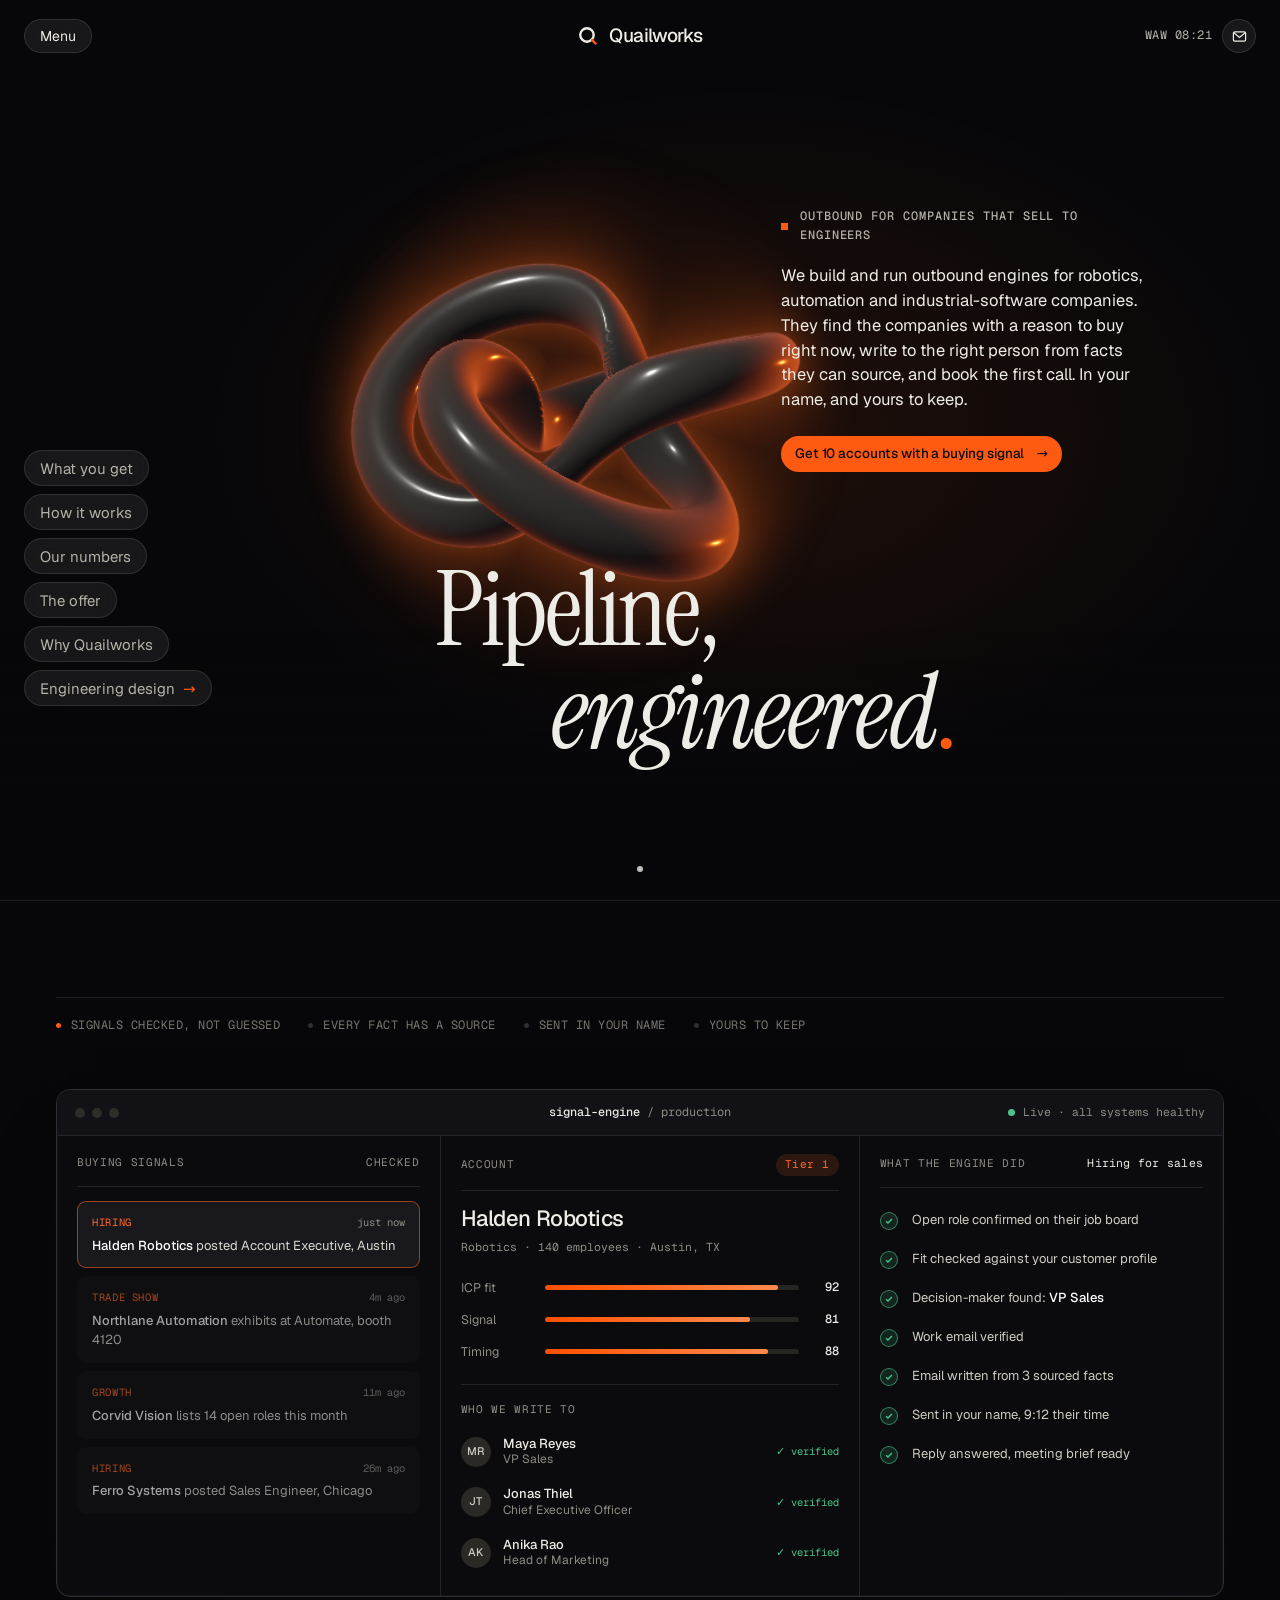
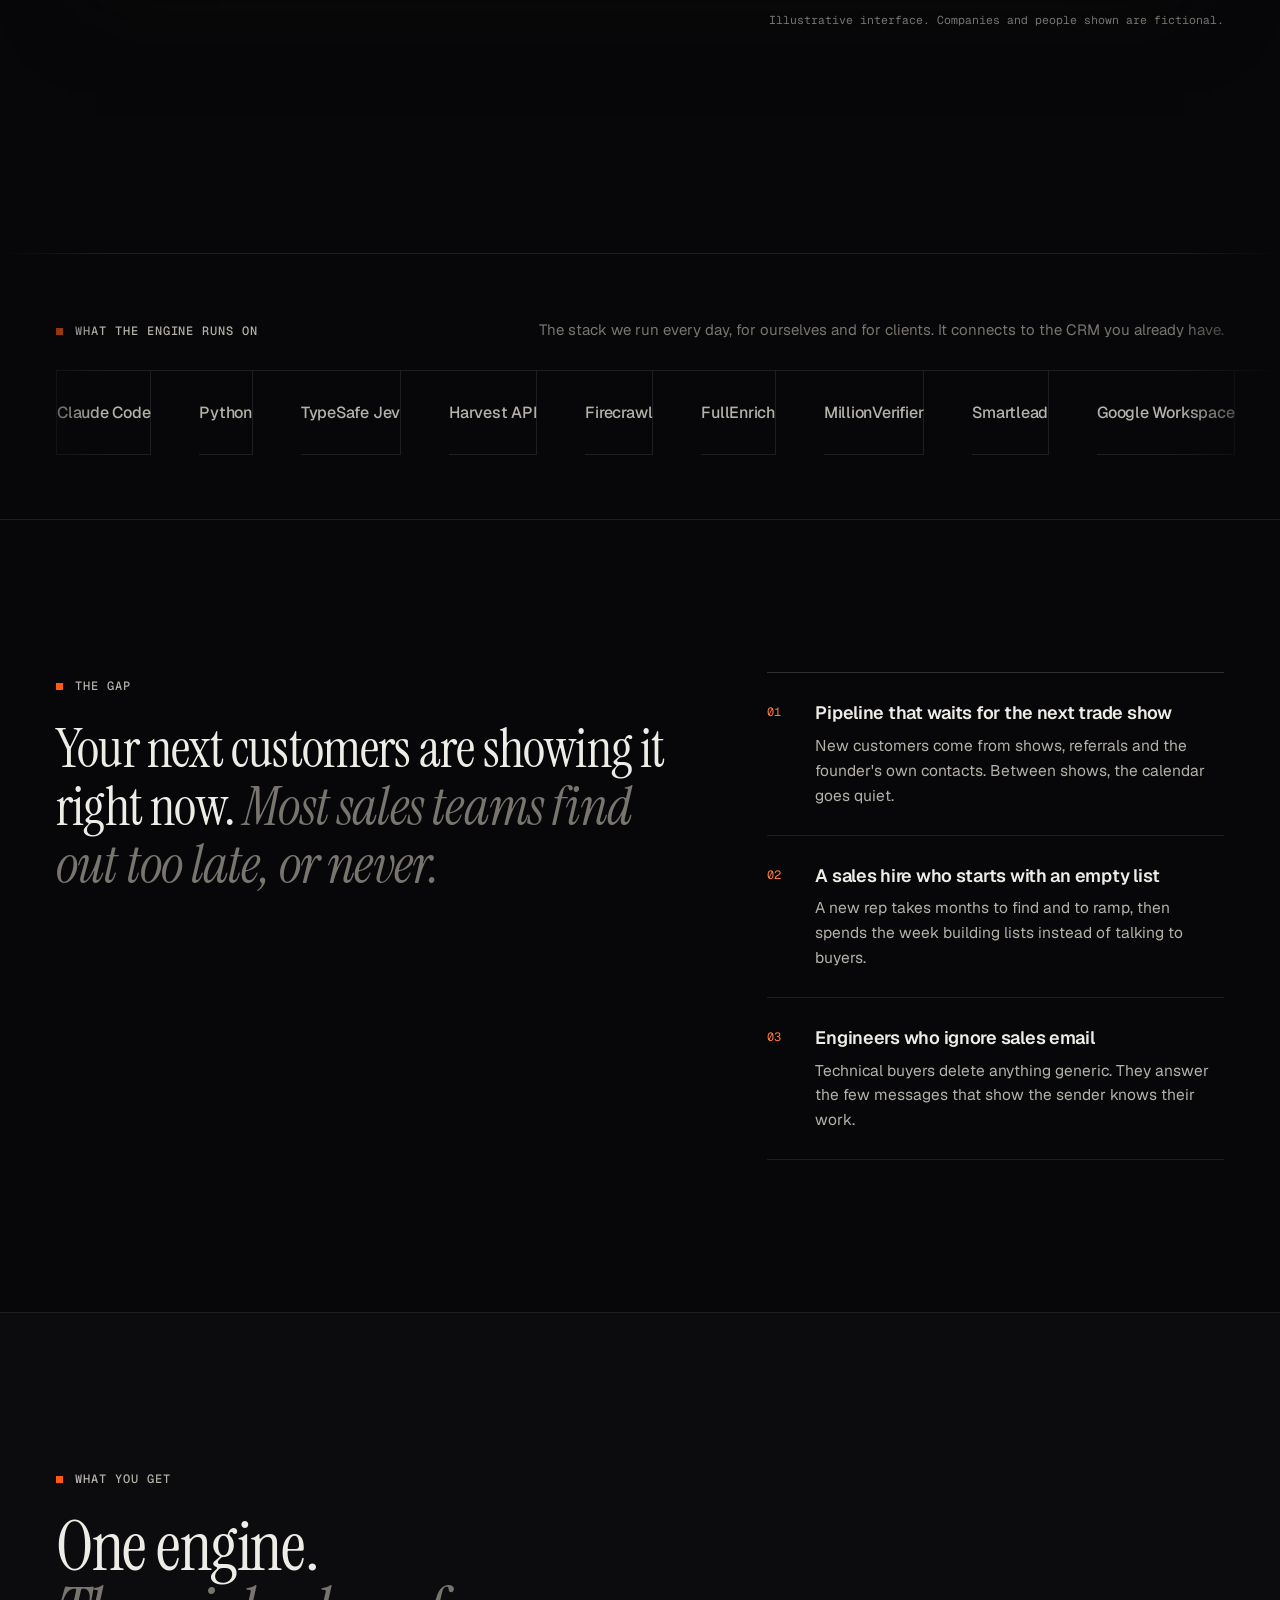
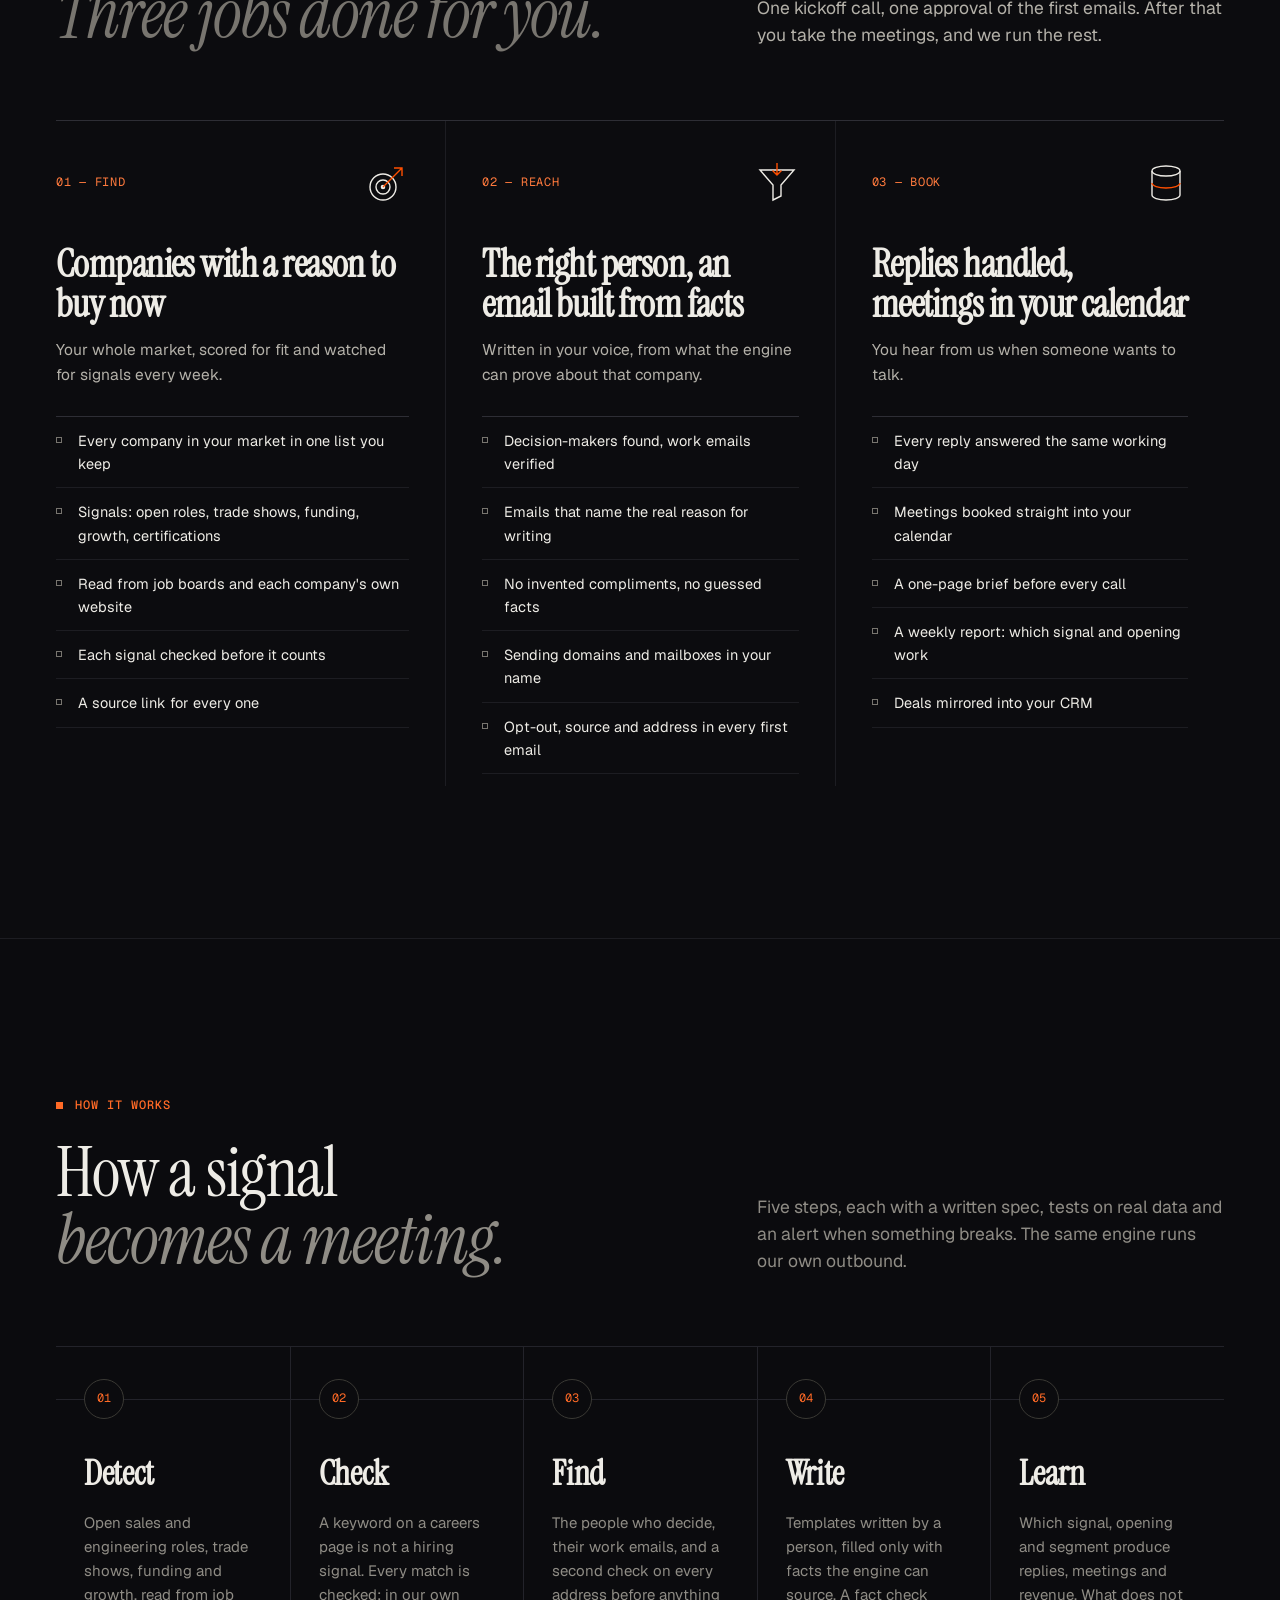
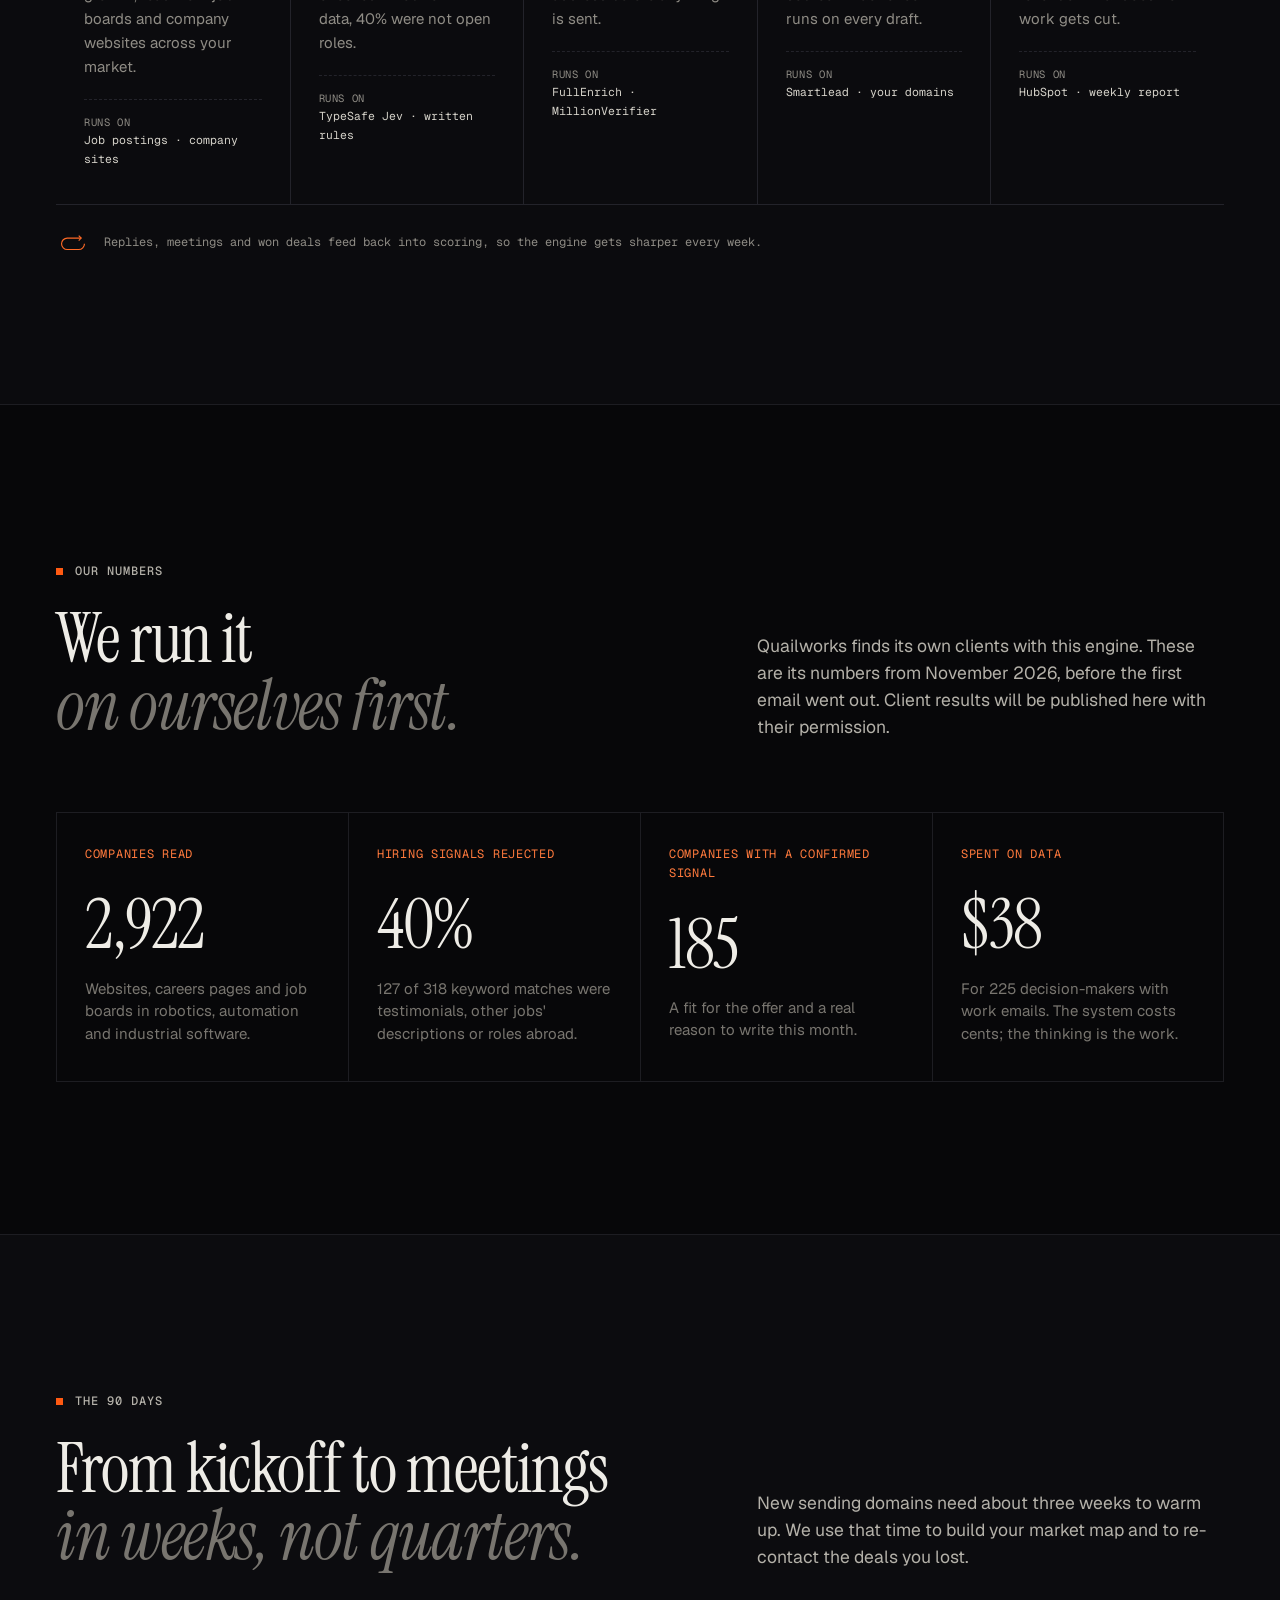
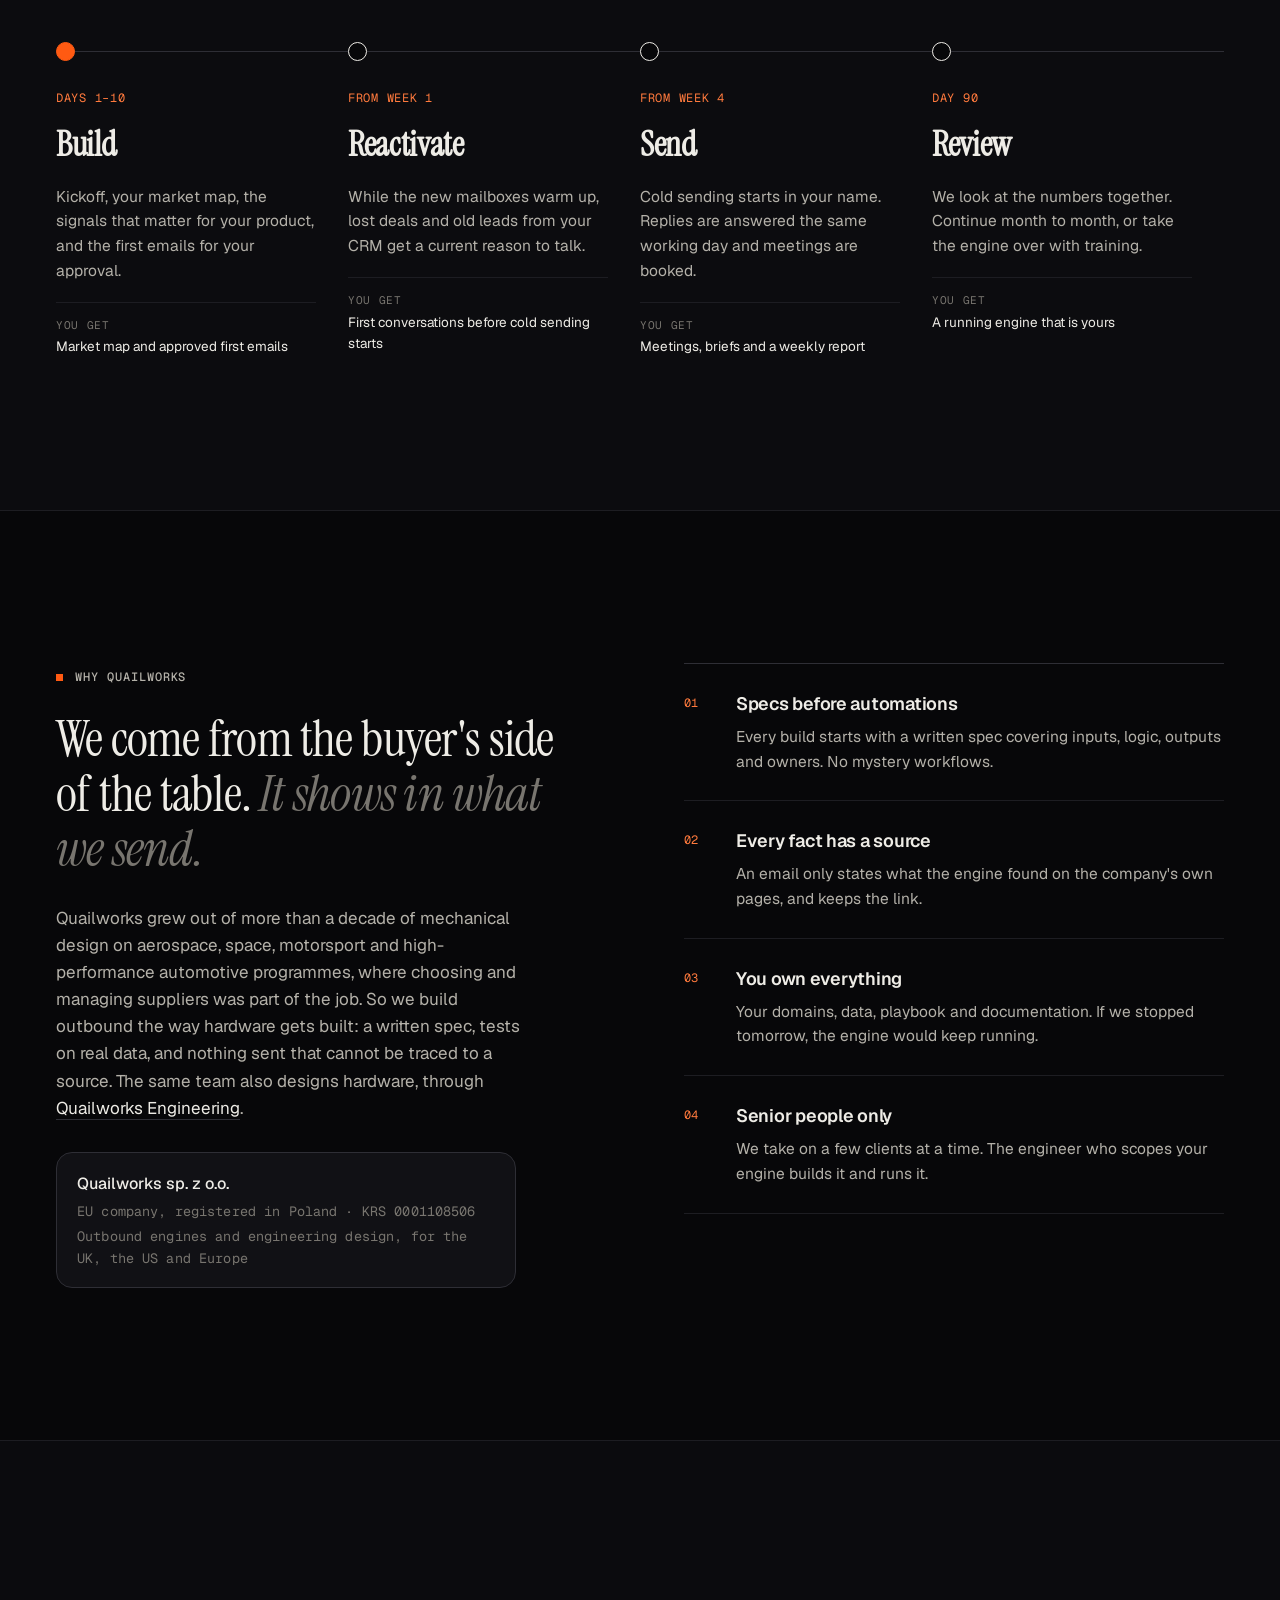
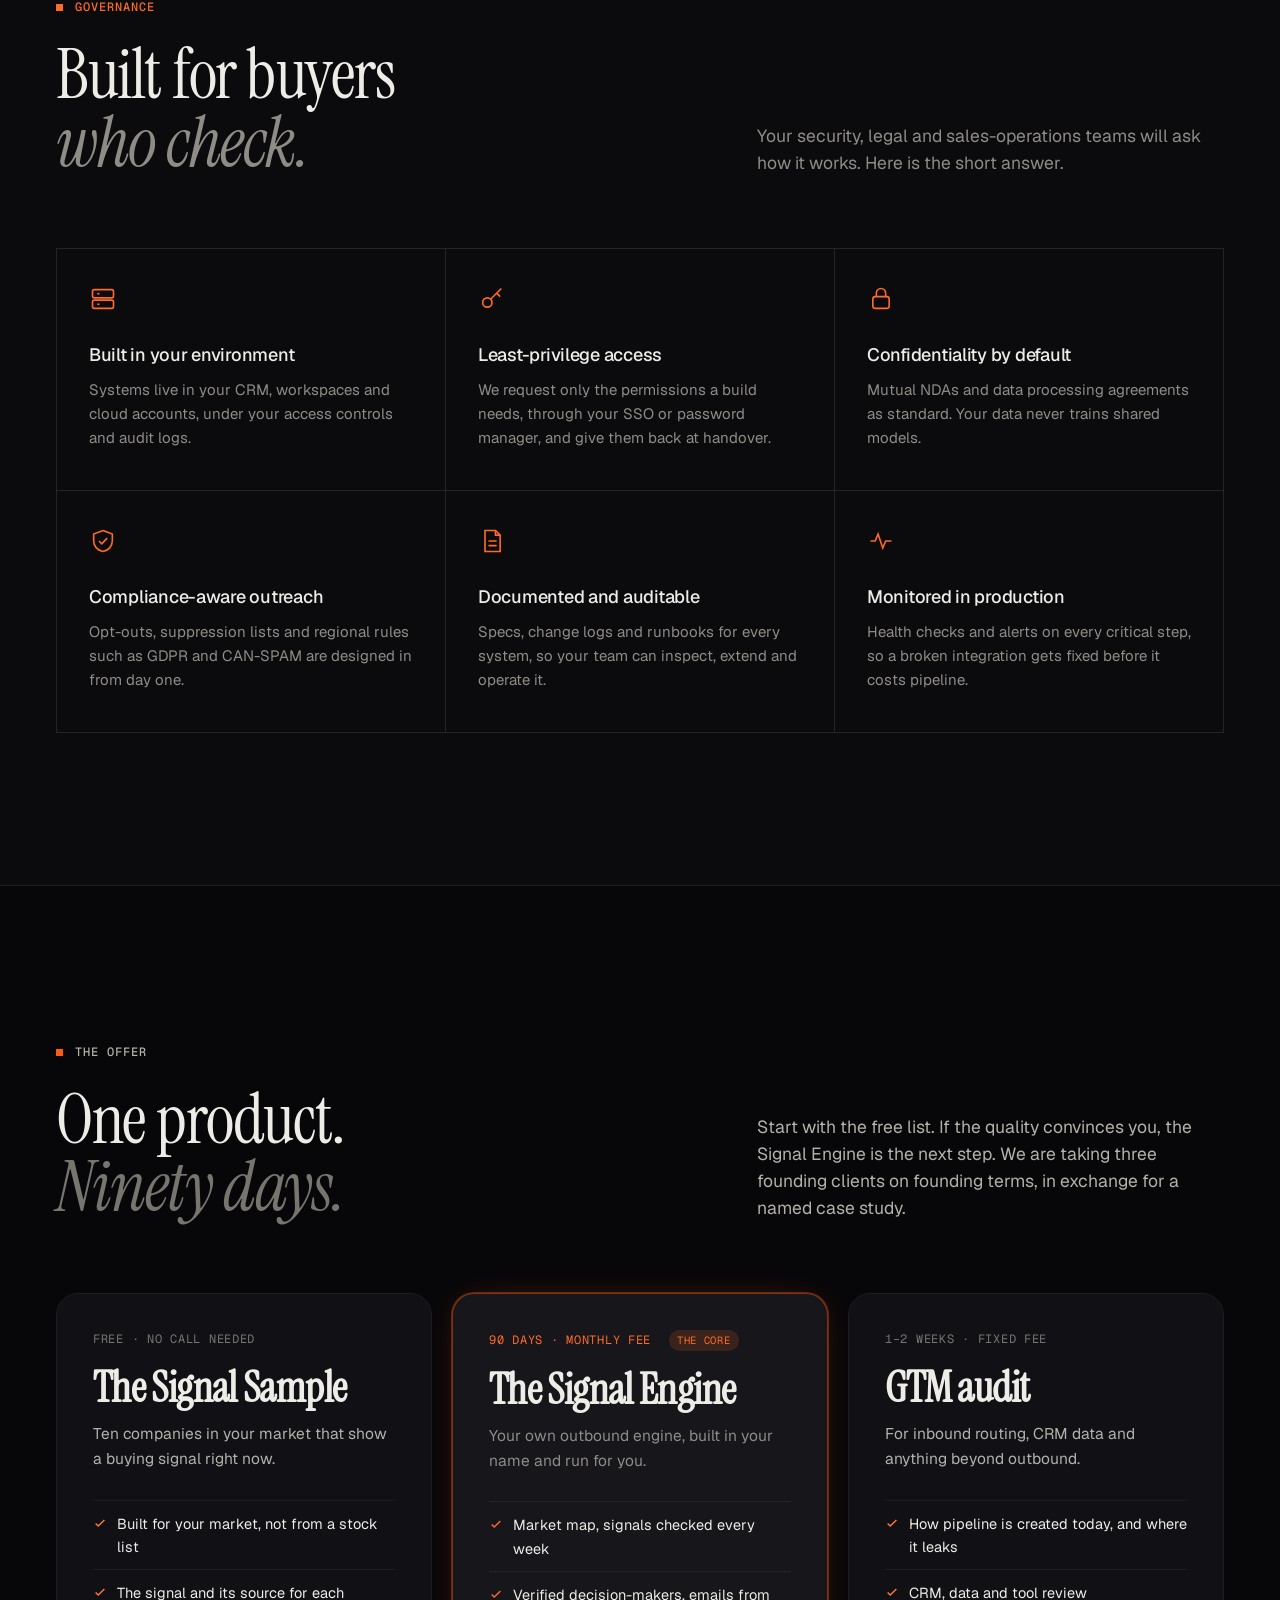
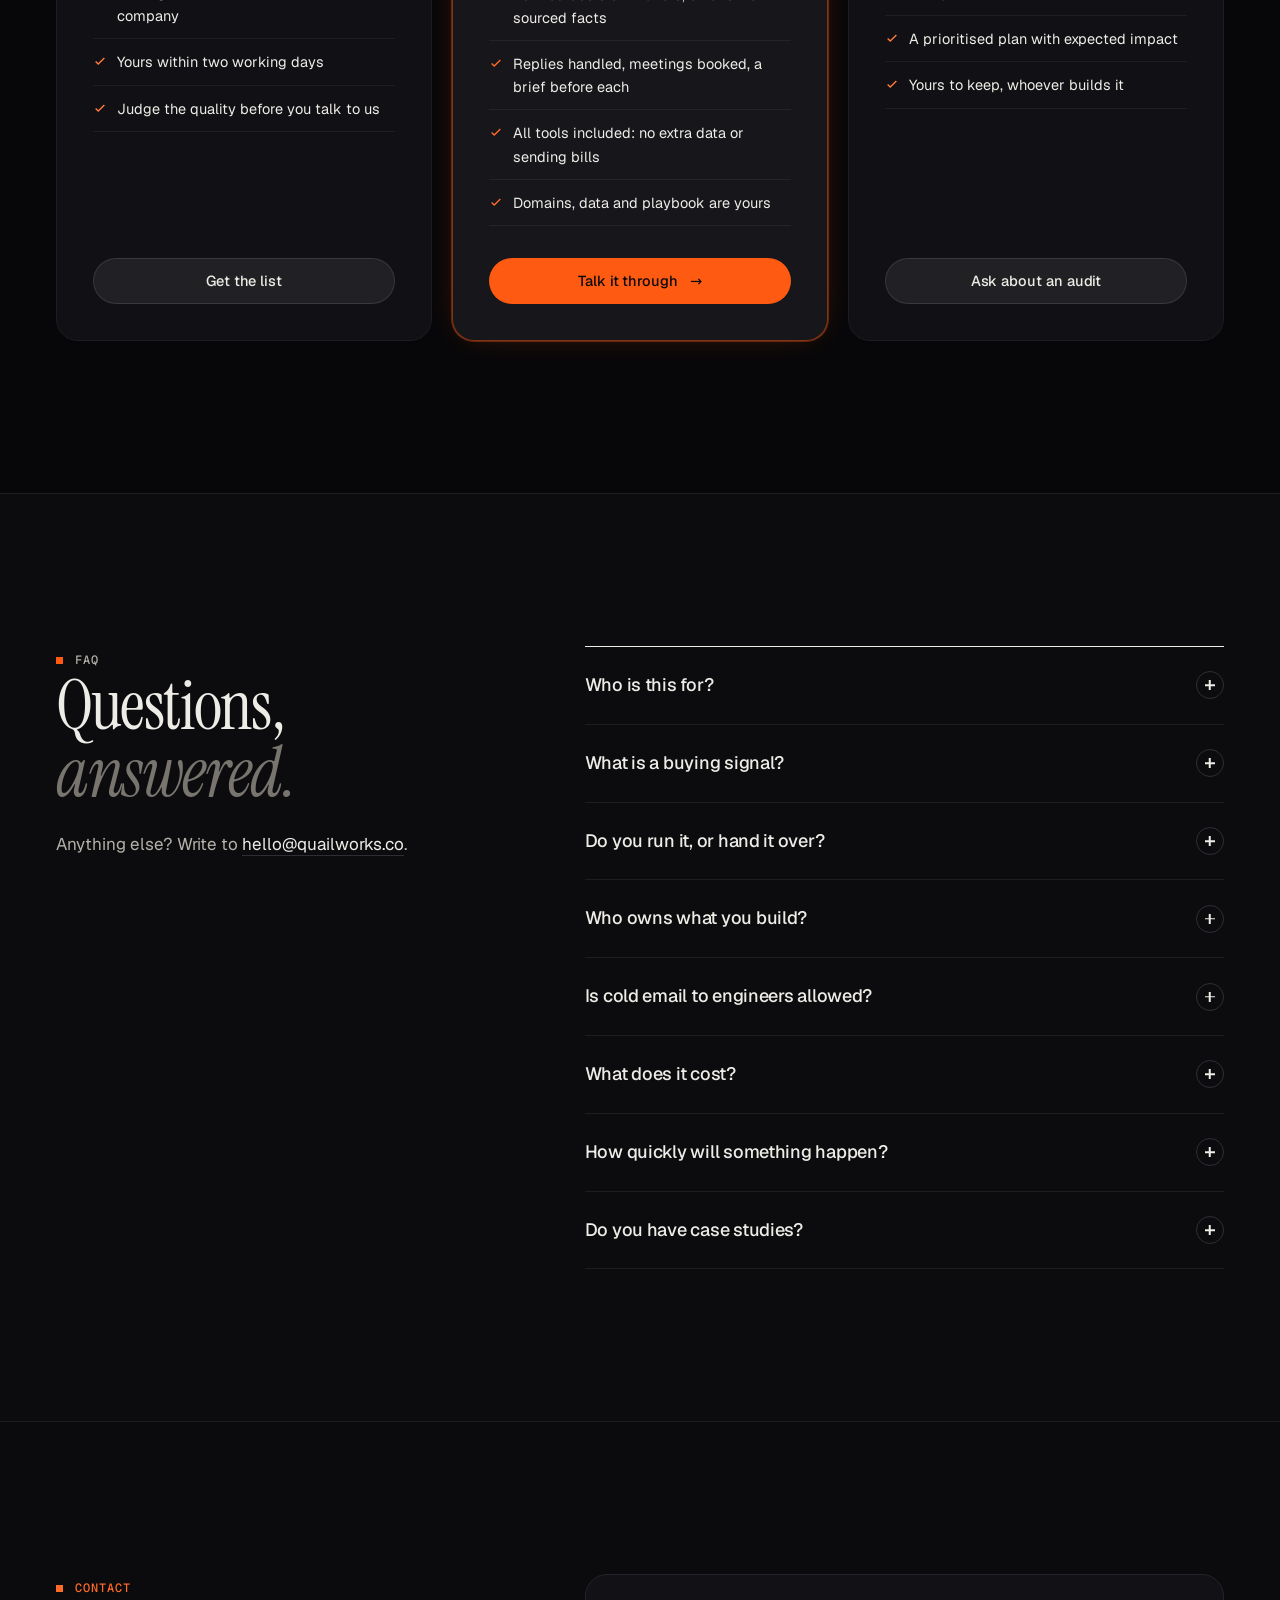
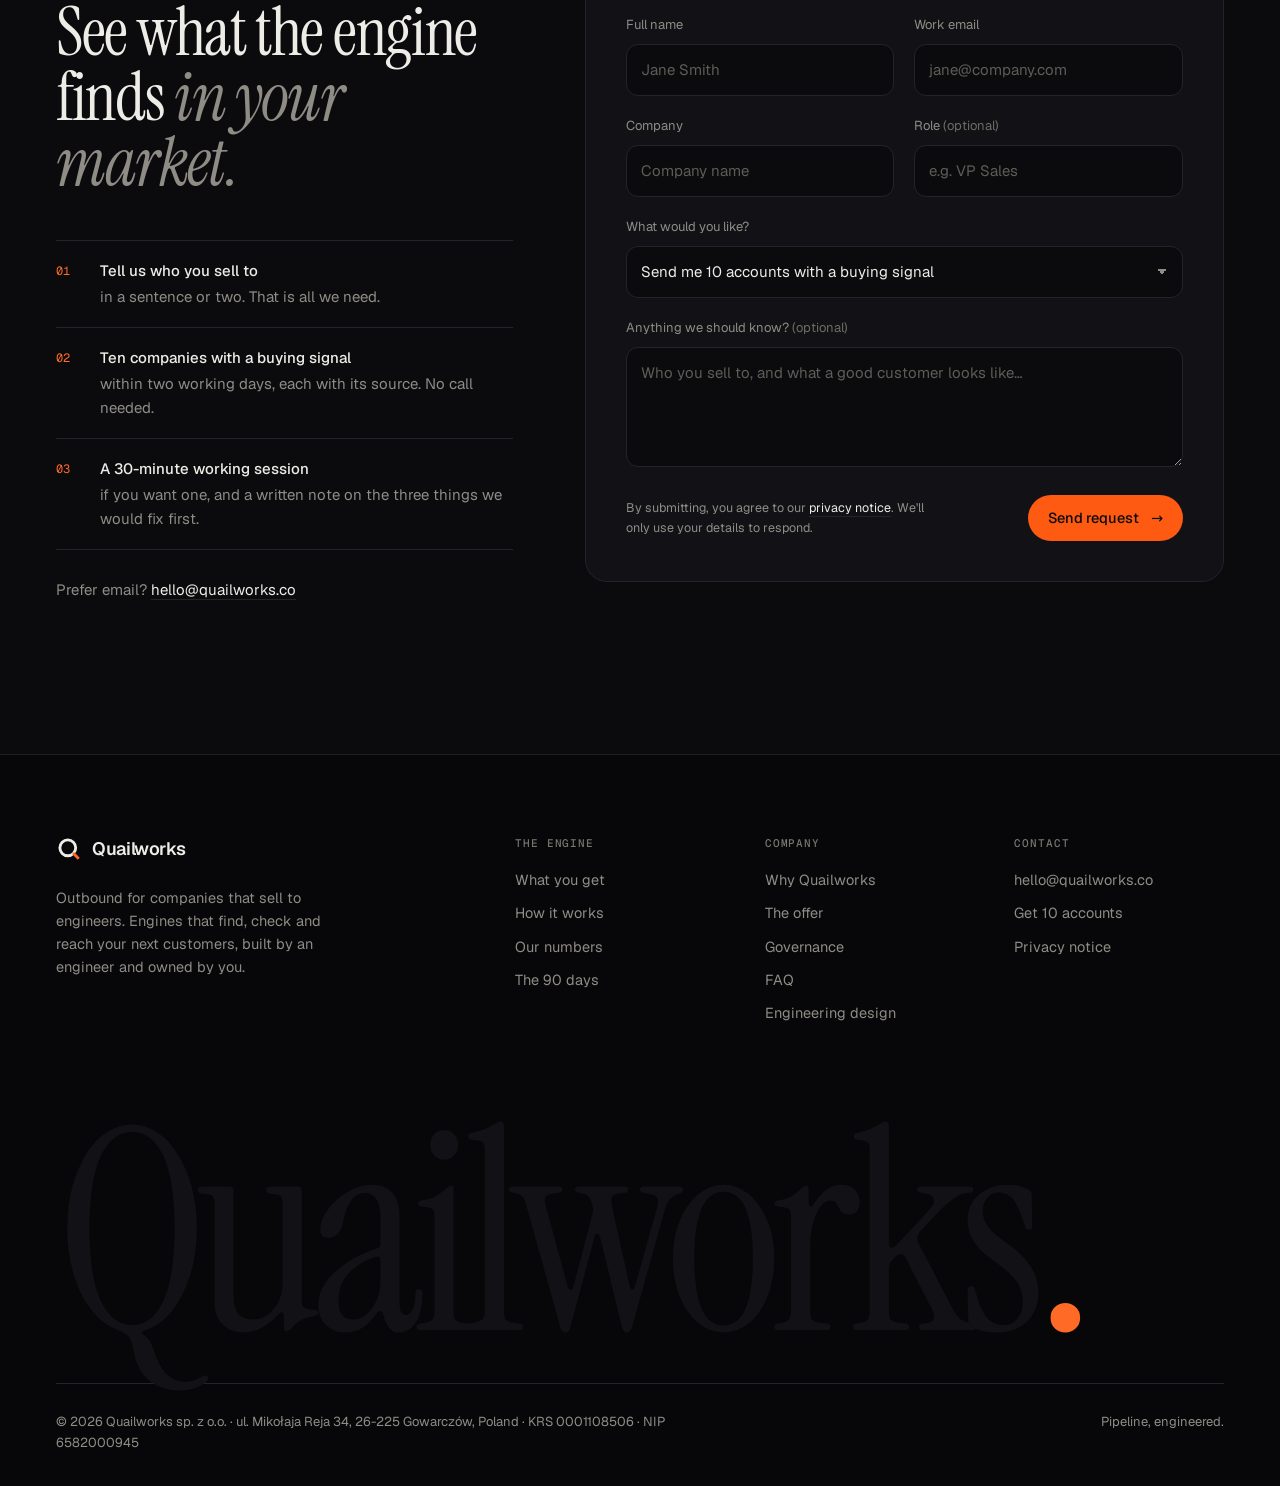
==== commit 301f48d9: "Site: company-first content, WebGL hero and motion layer (not deployed yet) - Content (the user: Qua" ====
--- a/site/index.html
+++ b/site/index.html
@@ -26,6 +26,7 @@
   <link rel="preload" href="assets/fonts/geist-latin.woff2" as="font" type="font/woff2" crossorigin />
   <link rel="stylesheet" href="assets/css/styles.css" />
   <link rel="stylesheet" href="assets/css/studio.css" />
+  <link rel="stylesheet" href="assets/css/motion.css" />
   <script>document.documentElement.classList.add('js')</script>
 
   <script type="application/ld+json">
@@ -38,7 +39,6 @@
     "logo": "https://quailworks.co/apple-touch-icon.png",
     "email": "hello@quailworks.co",
     "description": "Outbound engines for companies that sell to engineering and plant teams: confirmed buying signals, emails written from sourced facts, first meetings booked.",
-    "founder": {"@type": "Person", "name": "Sidarth Thrumurthy", "jobTitle": "Founder", "sameAs": "https://www.linkedin.com/in/sidarth-thrumurthy-b6974048/"},
     "address": {"@type": "PostalAddress", "streetAddress": "ul. Mikołaja Reja 34", "postalCode": "26-225", "addressLocality": "Gowarczów", "addressCountry": "PL"},
     "taxID": "6582000945",
     "areaServed": ["US", "GB"],
@@ -67,7 +67,7 @@
       <a href="#engine">How it works</a>
       <a href="#proof">Our numbers</a>
       <a href="#offer">The offer</a>
-      <a href="#why">Founder</a>
+      <a href="#why">Why Quailworks</a>
       <a href="/engineering">Engineering design</a>
       <a class="btn btn-accent" href="#contact">Get 10 accounts <span class="arr" aria-hidden="true">→</span></a>
       <p class="menu-note">Quailworks sp. z o.o. · Gowarczów, Poland · hello@quailworks.co</p>
@@ -85,7 +85,7 @@
           <a class="chip" href="#engine">How it works</a>
           <a class="chip" href="#proof">Our numbers</a>
           <a class="chip" href="#offer">The offer</a>
-          <a class="chip" href="#why">Founder</a>
+          <a class="chip" href="#why">Why Quailworks</a>
           <a class="chip" href="/engineering">Engineering design <span class="arr" aria-hidden="true">→</span></a>
         </nav>
         <div class="hero-intro reveal d2">
@@ -393,23 +393,19 @@
     <section class="section" id="why">
       <div class="wrap why-grid">
         <div class="reveal">
-          <span class="label">Founder</span>
-          <p class="statement">Built by an engineer who sat on the buyer's side. <em>It shows in what we send.</em></p>
+          <span class="label">Why Quailworks</span>
+          <p class="statement">We come from the buyer's side of the table. <em>It shows in what we send.</em></p>
           <p class="why-copy">
-            Sidarth Thrumurthy founded Quailworks after more than a decade as a mechanical design
-            engineer, from launch-vehicle turbopumps to hypercar suspension. He chose and managed
-            suppliers on those programmes, so he was the person your sales team is trying to reach.
-            Quailworks builds outbound the way he built hardware: a written spec, tests on real data,
-            and nothing sent that cannot be traced to a source. He still takes on design work himself, through
+            Quailworks grew out of more than a decade of mechanical design on aerospace, space, motorsport and
+            high-performance automotive programmes, where choosing and managing suppliers was part of the job.
+            So we build outbound the way hardware gets built: a written spec, tests on real data, and nothing
+            sent that cannot be traced to a source. The same team also designs hardware, through
             <a href="/engineering" class="inline-link">Quailworks Engineering</a>.
           </p>
-          <div class="founder-card">
-            <img src="assets/img/founder.jpg" width="76" height="76" alt="Sidarth Thrumurthy, founder of Quailworks" loading="lazy" />
-            <div>
-              <b>Sidarth Thrumurthy</b>
-              <span>Founder, Quailworks</span>
-              <a href="https://www.linkedin.com/in/sidarth-thrumurthy-b6974048/" target="_blank" rel="noopener">LinkedIn <span aria-hidden="true">→</span></a>
-            </div>
+          <div class="company-card">
+            <b>Quailworks sp. z o.o.</b>
+            <span>EU company, registered in Poland · KRS 0001108506</span>
+            <span>Outbound engines and engineering design, for the UK, the US and Europe</span>
           </div>
         </div>
         <ol class="principles">
@@ -437,7 +433,7 @@
           <li class="reveal d4">
             <span class="n">04</span>
             <div>
-              <h3>Founder-led</h3>
+              <h3>Senior people only</h3>
               <p>We take on a few clients at a time. The engineer who scopes your engine builds it and runs it.</p>
             </div>
           </li>
@@ -669,7 +665,7 @@
         <div class="foot-col">
           <h4>Company</h4>
           <ul>
-            <li><a href="#why">Founder</a></li>
+            <li><a href="#why">Why Quailworks</a></li>
             <li><a href="#offer">The offer</a></li>
             <li><a href="#enterprise">Governance</a></li>
             <li><a href="#faq">FAQ</a></li>
@@ -681,7 +677,6 @@
           <ul>
             <li><a href="mailto:hello@quailworks.co">hello@quailworks.co</a></li>
             <li><a href="#contact">Get 10 accounts</a></li>
-            <li><a href="https://www.linkedin.com/in/sidarth-thrumurthy-b6974048/" target="_blank" rel="noopener">Founder on LinkedIn</a></li>
             <li><a href="privacy.html">Privacy notice</a></li>
           </ul>
         </div>
@@ -696,5 +691,8 @@
 
   <script src="assets/js/main.js" defer></script>
   <script src="assets/js/studio.js" defer></script>
+  <script src="assets/js/hero-gl.js" defer></script>
+  <script src="assets/js/hero.js" defer></script>
+  <script src="assets/js/motion.js" defer></script>
 </body>
 </html>
--- a/site/assets/css/studio.css
+++ b/site/assets/css/studio.css
@@ -190,3 +190,16 @@
 @media (prefers-reduced-motion: reduce) {
   .mobile-menu a:not(.btn) { transform: none; transition: none; }
 }
+
+/* ── Programme experience grid and company card (2026-11-24) ────────────── */
+.exp-grid { display: grid; grid-template-columns: repeat(4, 1fr); gap: 14px; }
+.exp { background: var(--surface); border: 1px solid var(--line); border-radius: 18px; padding: 24px 22px 26px; display: flex; flex-direction: column; gap: 12px; min-height: 236px; }
+.exp-tag { align-self: flex-start; font-family: var(--mono); font-size: 11px; letter-spacing: .06em; text-transform: uppercase; color: var(--accent-ink);
+  border: 1px solid rgba(255, 90, 18, .3); border-radius: 999px; padding: 4px 10px; }
+.exp h3 { font-family: var(--serif); font-weight: 400; font-size: 27px; line-height: 1.08; letter-spacing: -0.01em; margin-top: 8px; }
+.exp p { color: var(--ink-2); font-size: 14.5px; line-height: 1.55; }
+.company-card { margin-top: 30px; display: flex; flex-direction: column; gap: 4px; padding: 18px 20px; border: 1px solid var(--line-2); border-radius: 16px; background: var(--surface); max-width: 460px; }
+.company-card b { font-weight: 500; }
+.company-card span { color: var(--ink-3); font-size: 13.5px; font-family: var(--mono); letter-spacing: .01em; }
+@media (max-width: 1100px) { .exp-grid { grid-template-columns: repeat(2, 1fr); } }
+@media (max-width: 620px) { .exp-grid { grid-template-columns: 1fr; } .exp { min-height: 0; } }
--- a/site/assets/css/motion.css
+++ b/site/assets/css/motion.css
@@ -0,0 +1,83 @@
+/* Motion layer: headline word reveal, magnetic pills, card spotlight, count-up, stack marquee, scroll progress.
+   Written by Qwen 4 Max through OpenRouter on 2026-11-24 from a design brief, chosen over Kimi K3.1 Pro and
+   GLM-5.3 Prime, reviewed and integrated by Claude. */
+/* ── quailworks motion layer (append after existing styles) ───────────── */
+:root { --qw-accent: #FF5A12; --qw-ease: cubic-bezier(.22, .61, .21, 1); }
+
+/* 6 · scroll progress */
+.qw-progress {
+  position: fixed; top: 0; left: 0; right: 0; height: 2px;
+  background: var(--qw-accent);
+  transform: scaleX(var(--sp, 0)); transform-origin: 0 50%;
+  z-index: 9999; pointer-events: none;
+}
+
+/* 1 · headline word reveal */
+.wsplit .w { display: inline-block; white-space: nowrap; }
+.wsplit .wi {
+  display: inline-block;
+  opacity: 0; transform: translateY(.55em); filter: blur(7px);
+  transition: opacity .7s var(--qw-ease), transform .7s var(--qw-ease), filter .7s var(--qw-ease);
+  transition-delay: calc(var(--i, 0) * 45ms);
+  will-change: transform, opacity, filter;
+}
+.wsplit.in .wi { opacity: 1; transform: none; filter: blur(0); }
+/* words own the reveal; neutralize the generic .reveal fade on split headings */
+.wsplit.reveal { opacity: 1; transform: none; transition: none; }
+
+/* 2 · magnetic pills / buttons + arrow nudge (fine pointers only) */
+@media (hover: hover) and (pointer: fine) {
+  .chip, .btn {
+    transform: translate(var(--tx, 0px), var(--ty, 0px));
+    transition: transform .3s var(--qw-ease), background-color .3s ease,
+                color .3s ease, border-color .3s ease, box-shadow .3s ease;
+  }
+  .chip .arr, .btn .arr { display: inline-block; transition: transform .3s var(--qw-ease); }
+  .chip:hover .arr, .btn:hover .arr { transform: translateX(4px); }
+}
+
+/* 3 · pointer spotlight on cards */
+.svc, .plan { position: relative; }
+.svc::before, .plan::before {
+  content: ""; position: absolute; inset: 0; border-radius: inherit;
+  pointer-events: none; opacity: 0; transition: opacity .45s ease;
+  background: radial-gradient(240px circle at var(--mx, 50%) var(--my, 50%),
+              rgba(255, 90, 18, .09), transparent 65%);
+}
+@media (hover: hover) and (pointer: fine) {
+  .svc:hover::before, .plan:hover::before { opacity: 1; }
+}
+.plan.featured {
+  border-color: rgba(255, 90, 18, .45);
+  box-shadow: 0 0 0 1px rgba(255, 90, 18, .35), 0 0 34px -12px rgba(255, 90, 18, .35);
+}
+
+/* 4 · count-up: reserve final width, tabular figures */
+.qw-count { display: inline-block; min-width: var(--qw-w, auto); font-variant-numeric: tabular-nums; }
+
+/* 5 · stack marquee (wide screens, enabled from JS) */
+@media (min-width: 900px) {
+  .stack.qw-mq {
+    overflow: hidden;
+    -webkit-mask-image: linear-gradient(90deg, transparent, #000 8%, #000 92%, transparent);
+    mask-image: linear-gradient(90deg, transparent, #000 8%, #000 92%, transparent);
+  }
+  .stack .mq {
+    --sgap: 3rem;
+    display: flex; flex-wrap: nowrap; gap: var(--sgap);
+    width: max-content; margin: 0; padding: 0; list-style: none;
+    animation: qw-marquee var(--dur, 40s) linear infinite;
+  }
+  .stack .mq li { flex: 0 0 auto; white-space: nowrap; margin: 0; }
+  .stack.qw-mq:hover .mq, .stack.qw-mq:focus-within .mq { animation-play-state: paused; }
+}
+@keyframes qw-marquee { to { transform: translateX(calc(-50% - var(--sgap, 3rem) / 2)); } }
+
+/* reduced motion: everything off or plain fade */
+@media (prefers-reduced-motion: reduce) {
+  .wsplit .wi { opacity: 1; transform: none; filter: none; transition: none; }
+  .chip, .btn, .chip .arr, .btn .arr { transform: none !important; transition: none; }
+  .svc::before, .plan::before { display: none; }
+  .stack .mq { animation: none; width: auto; flex-wrap: wrap; }
+  .qw-progress { transition: none; }
+}
